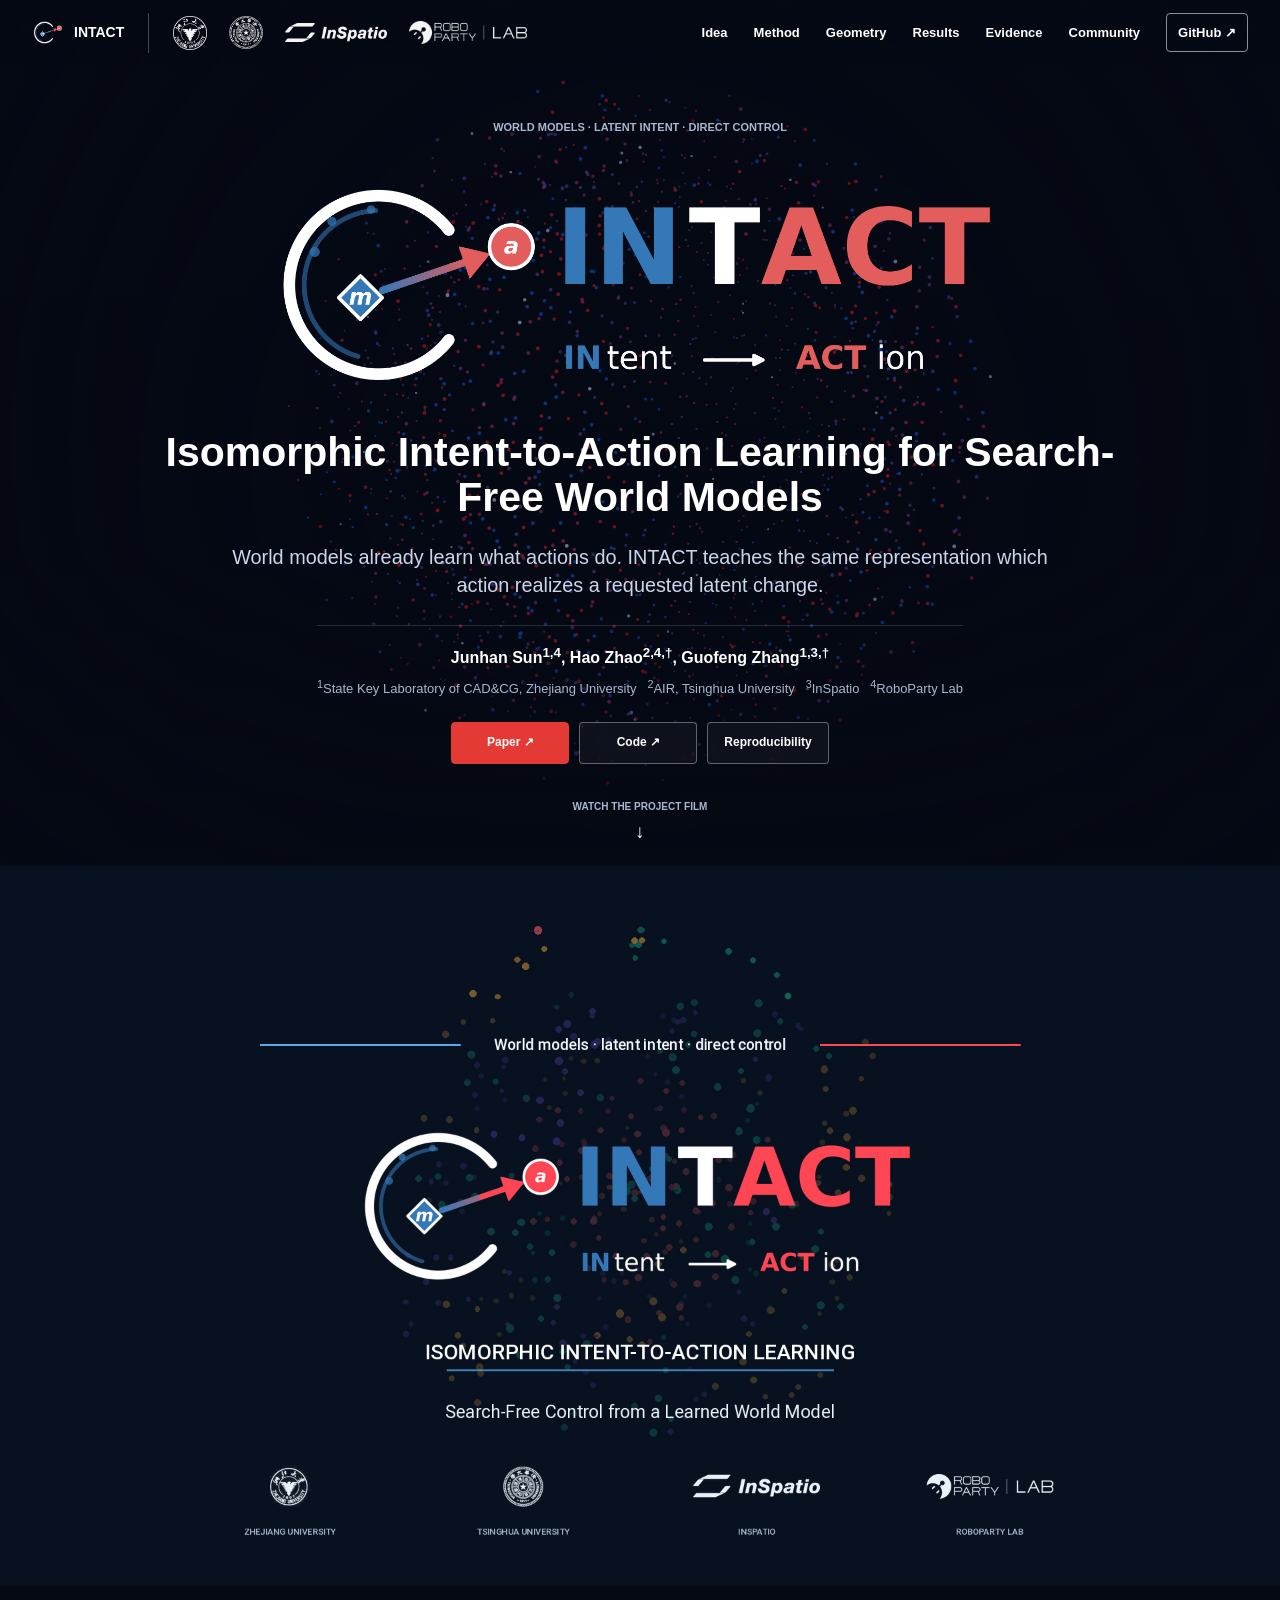
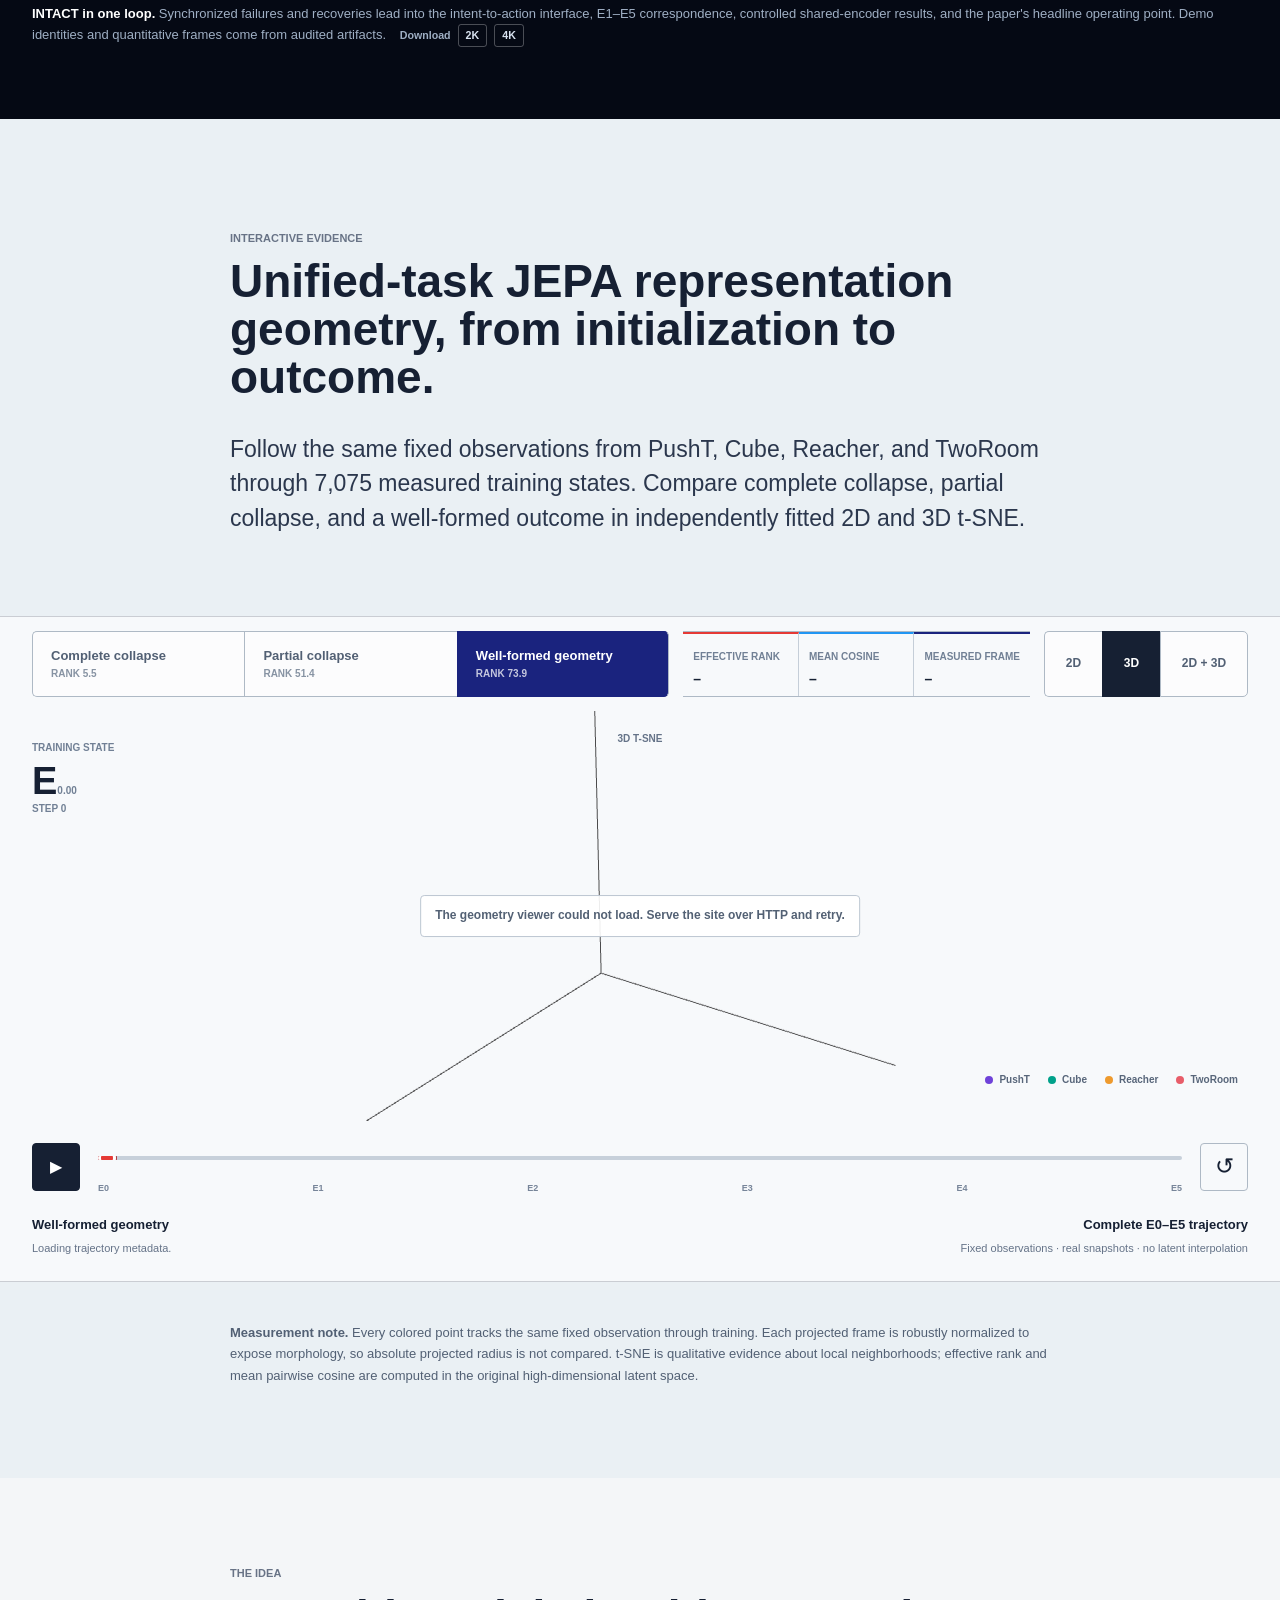
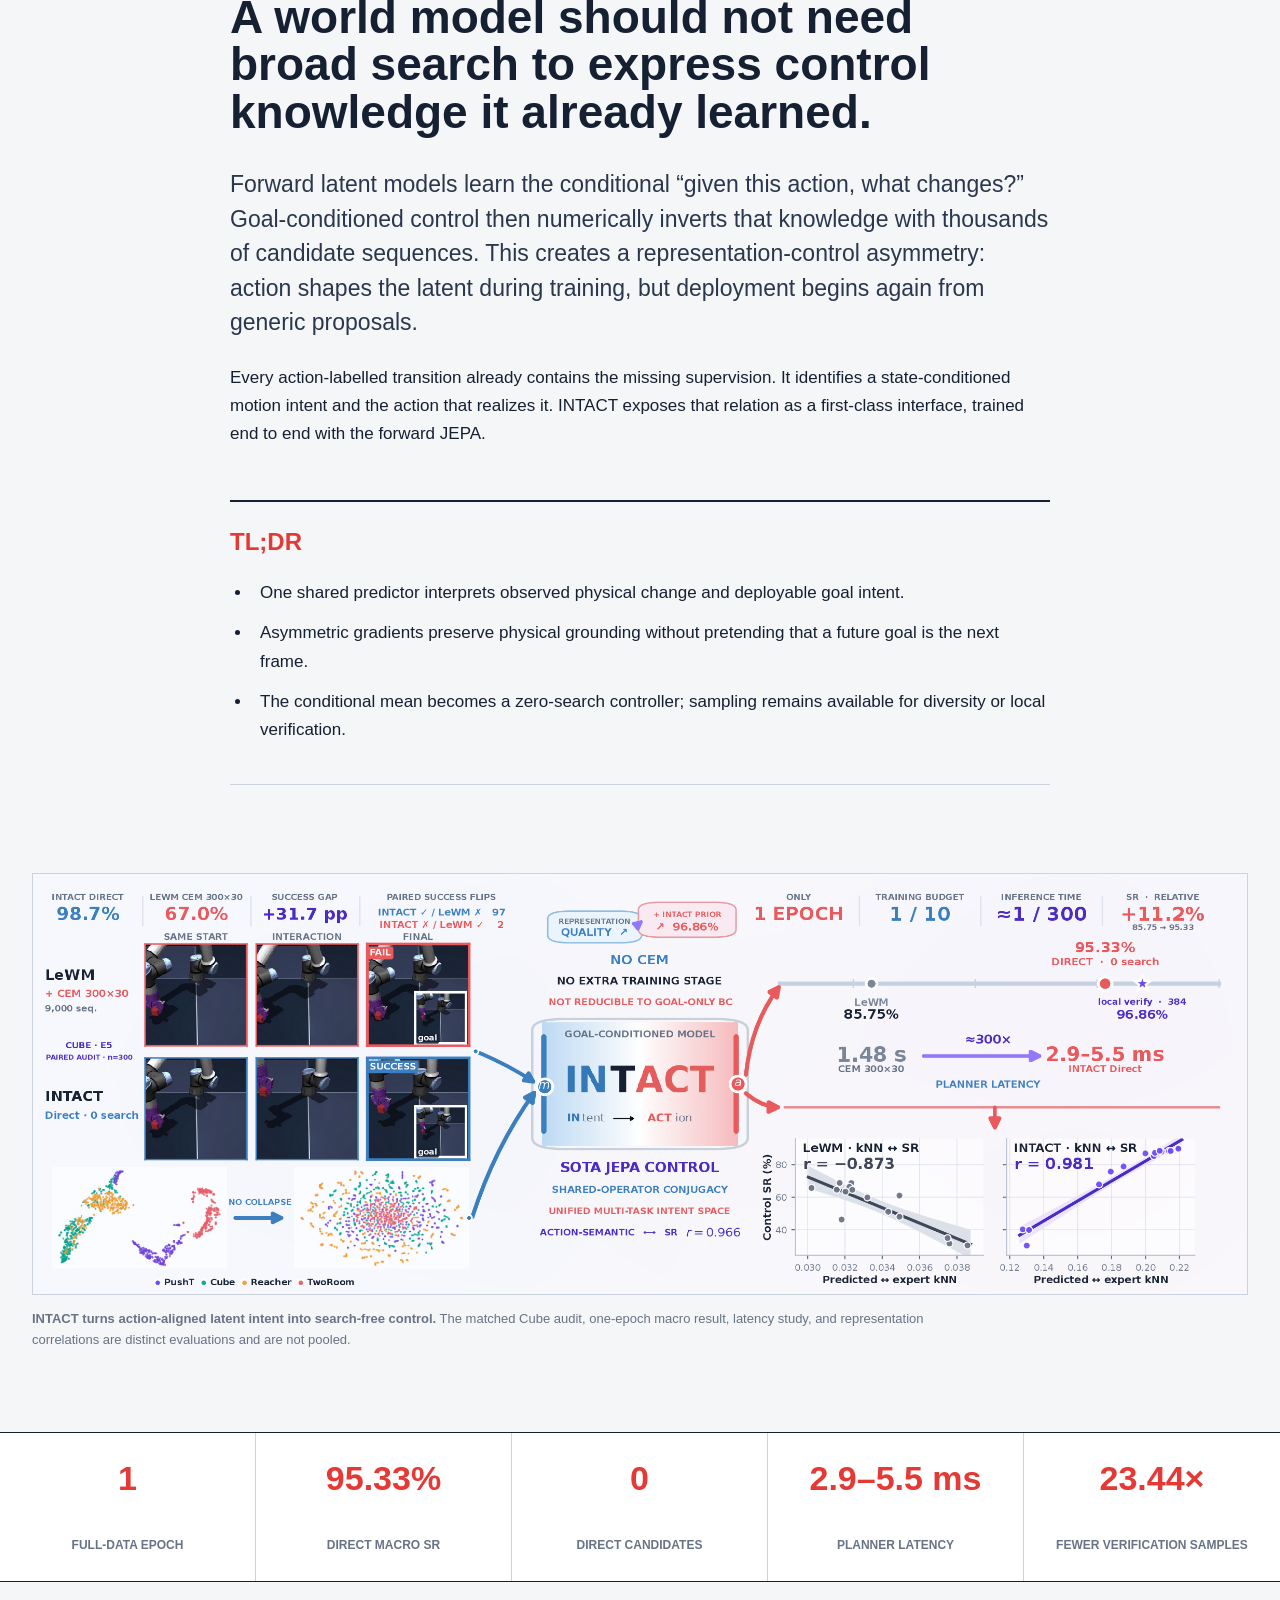
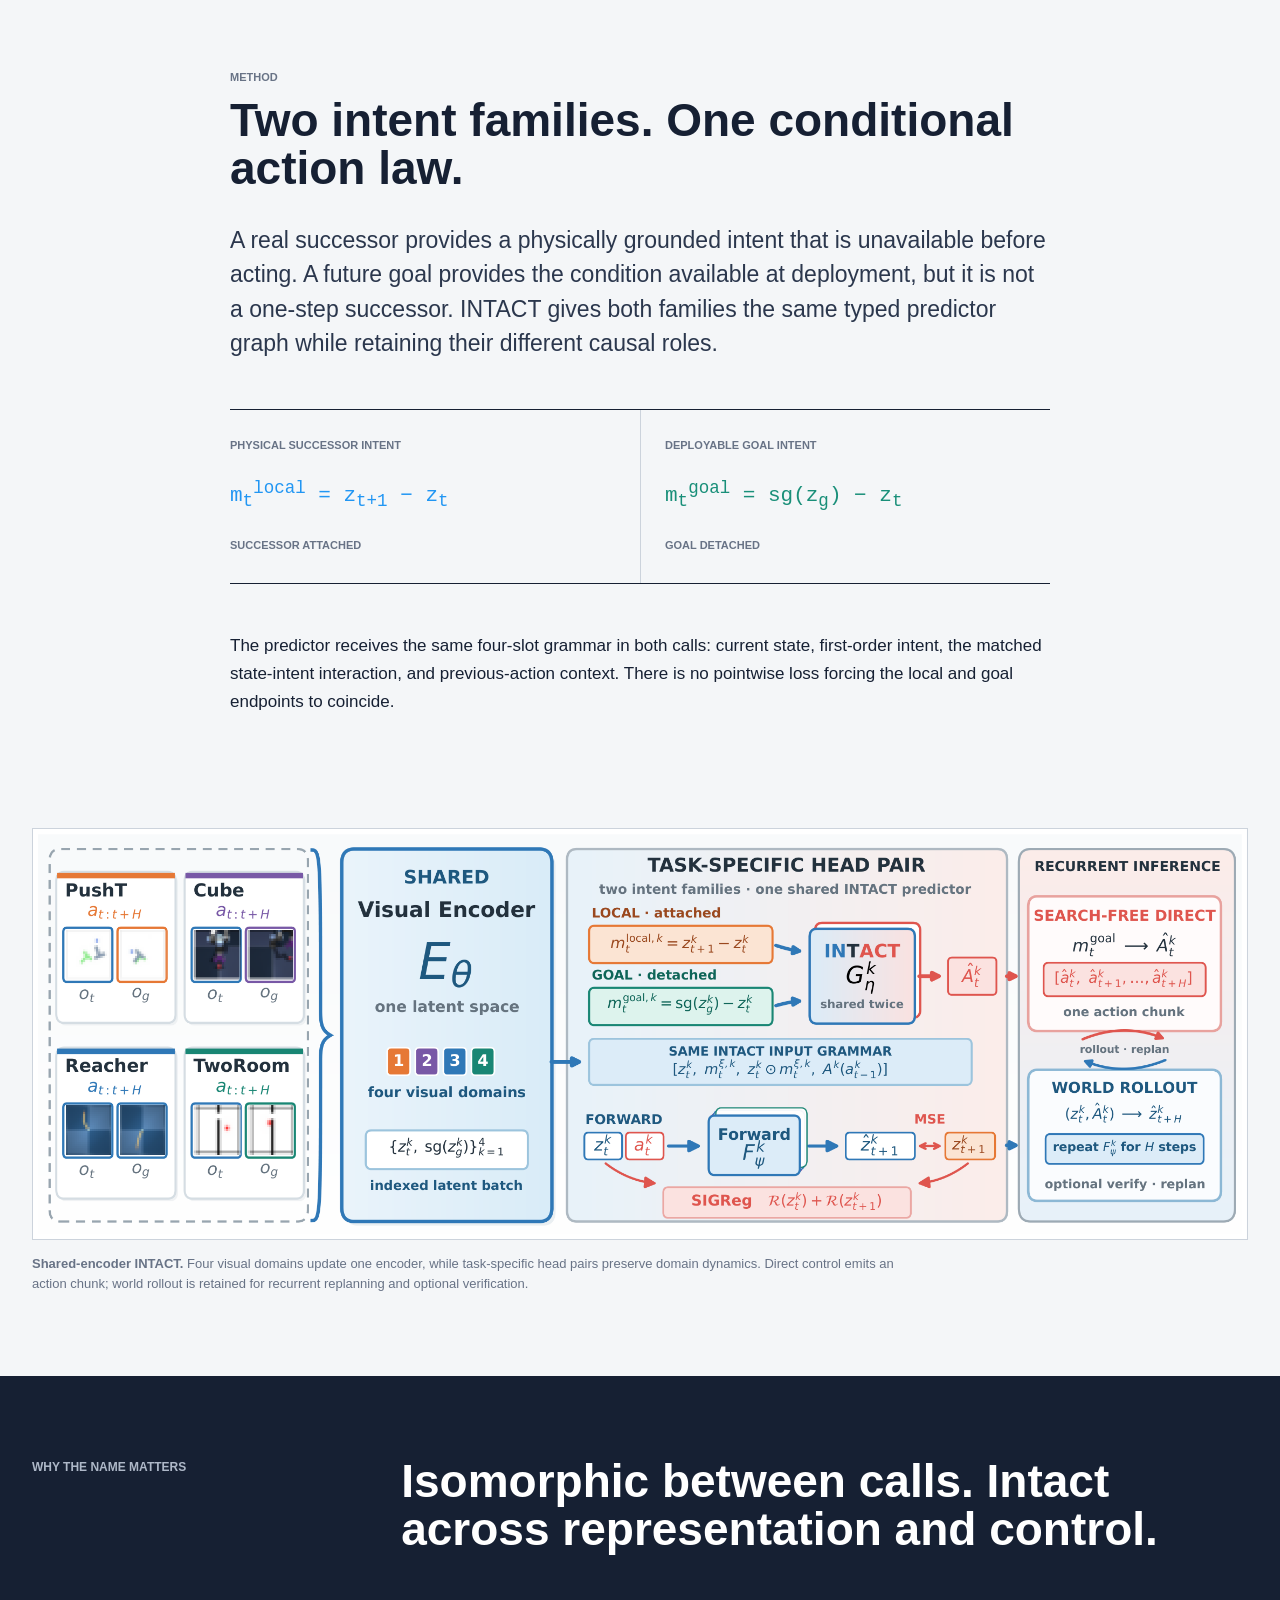
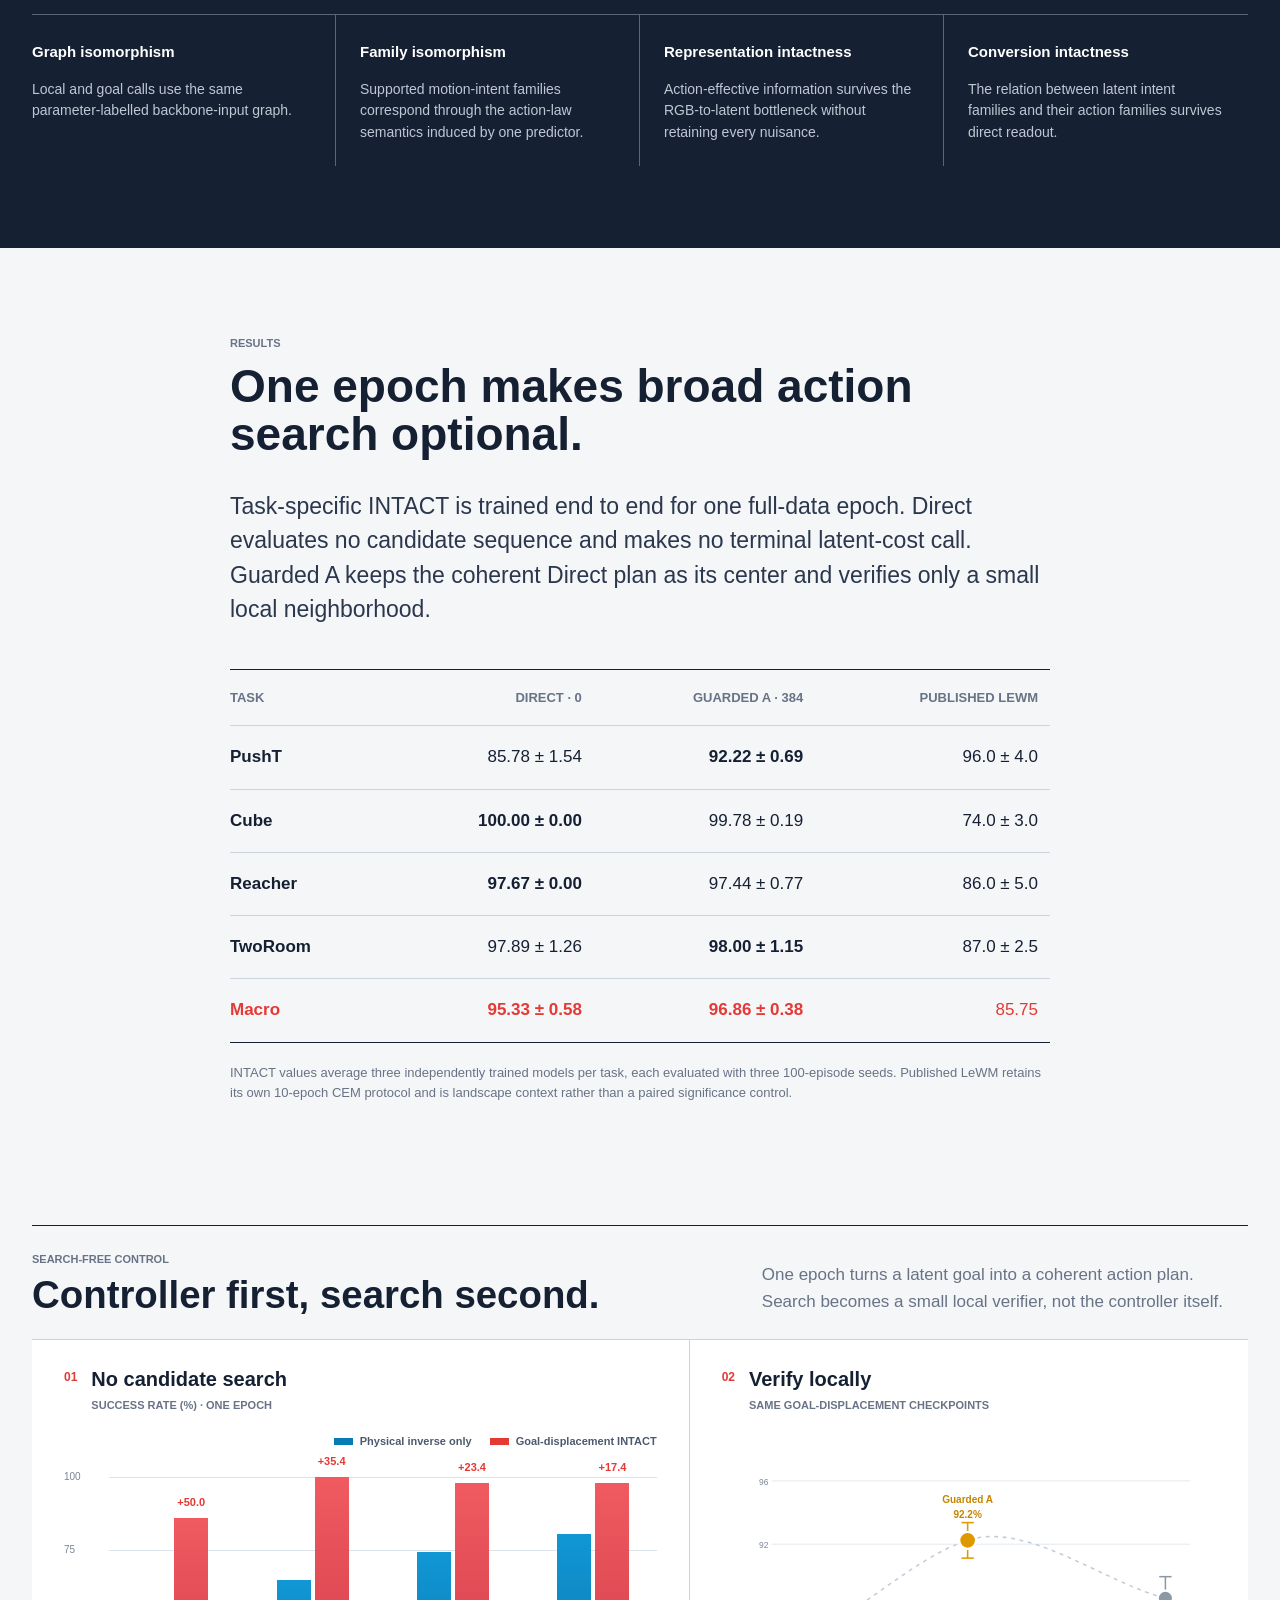
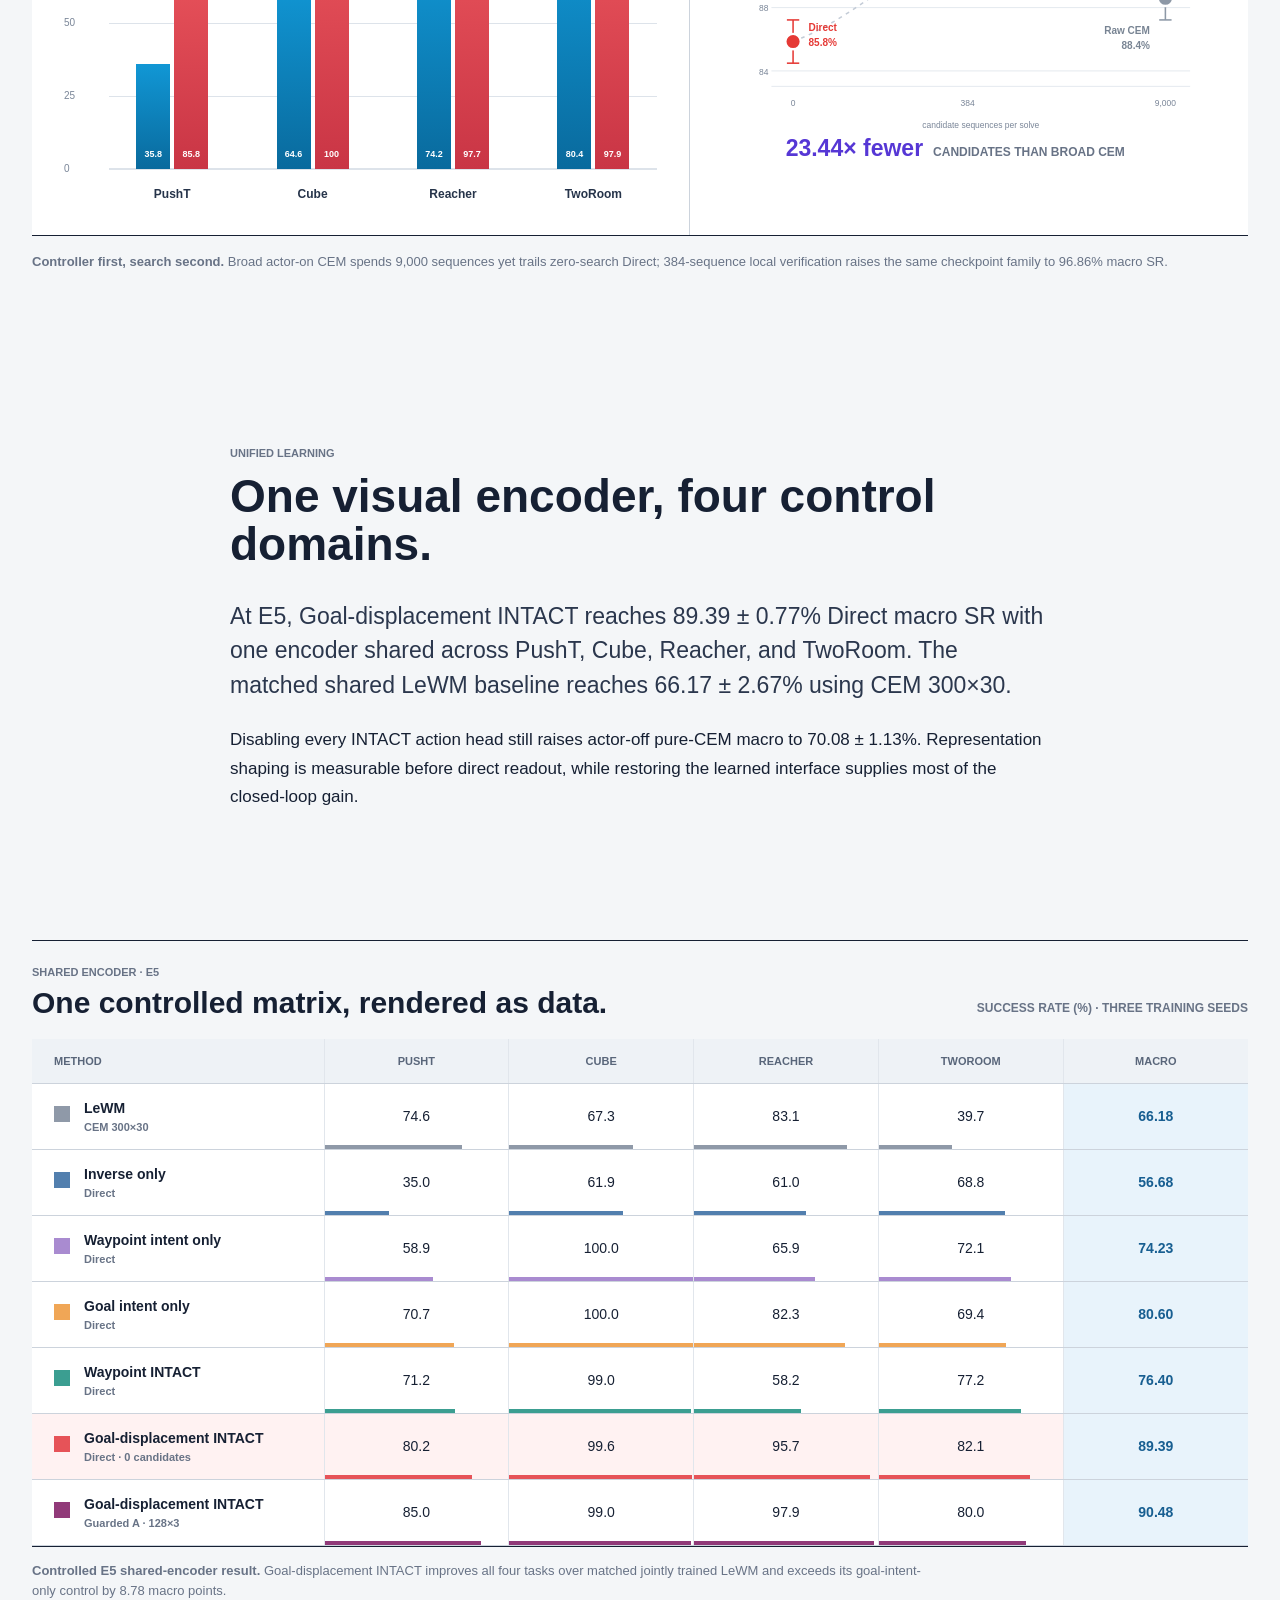
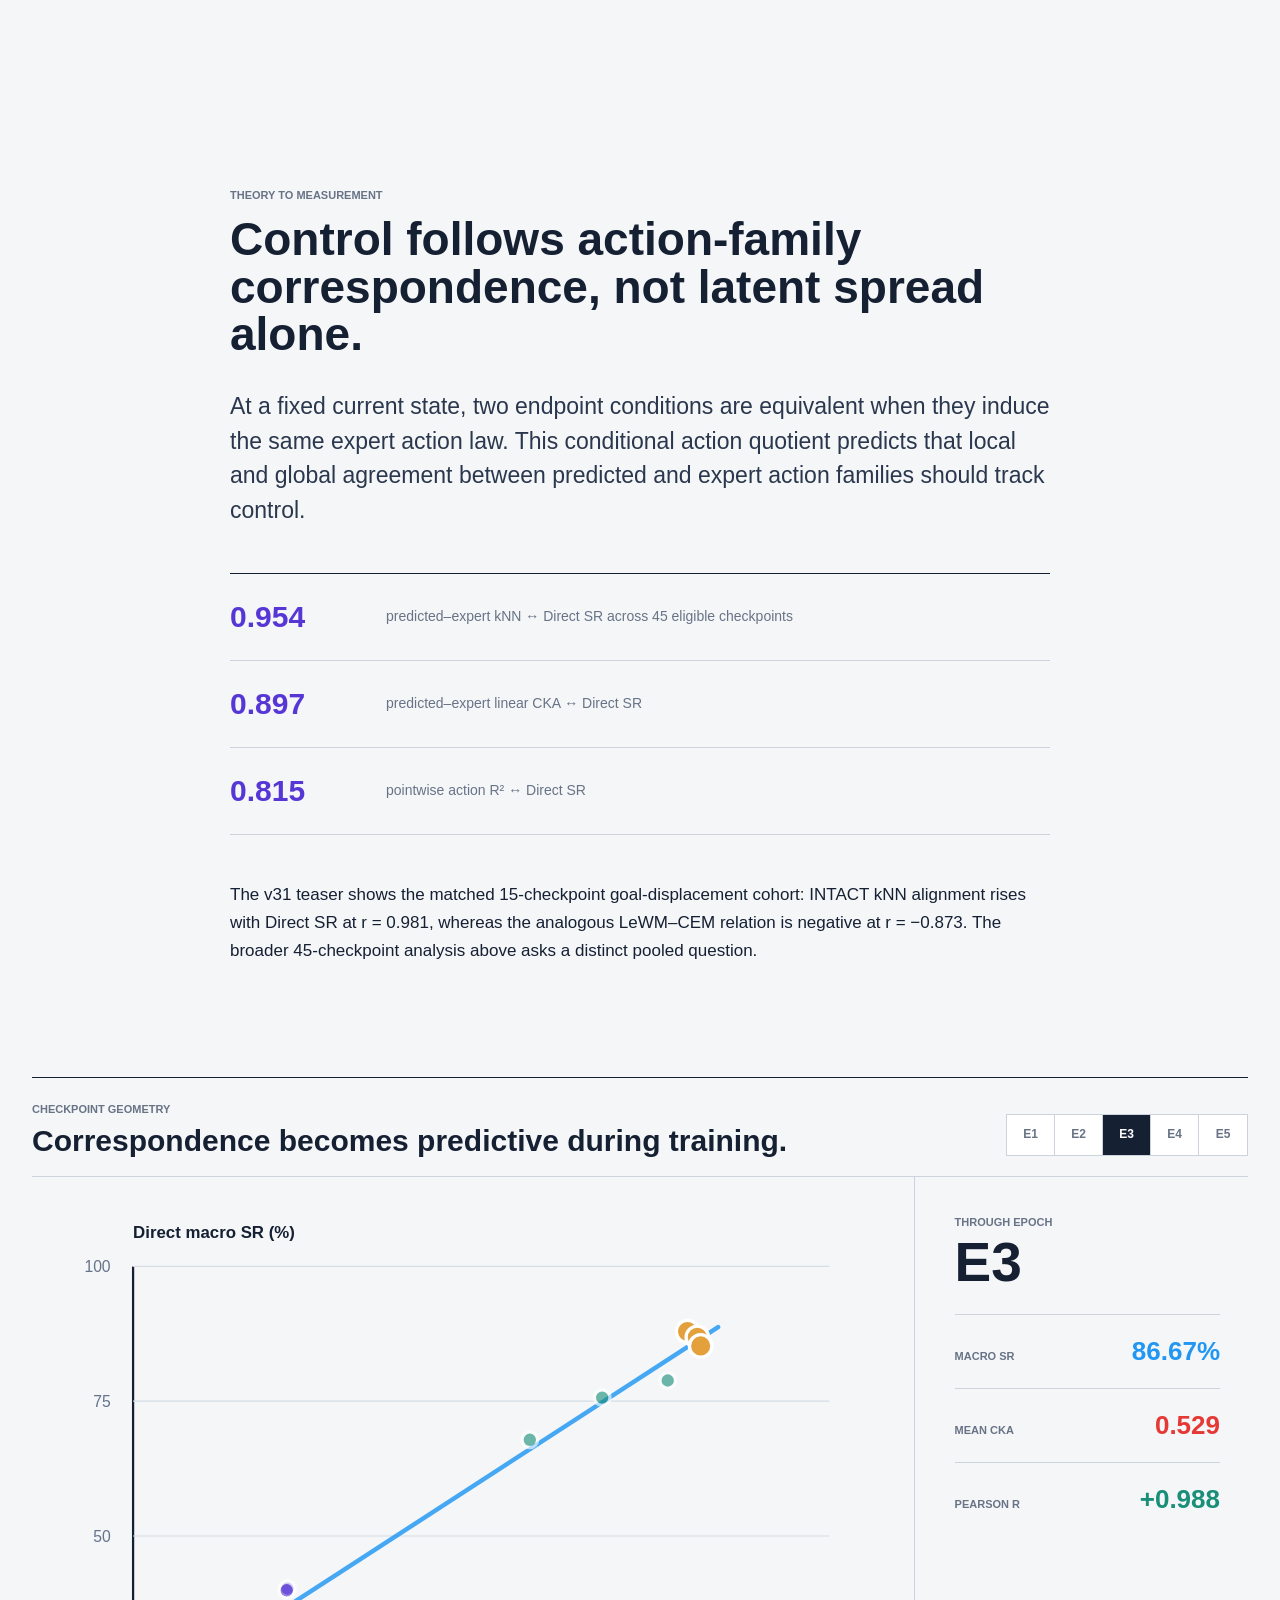
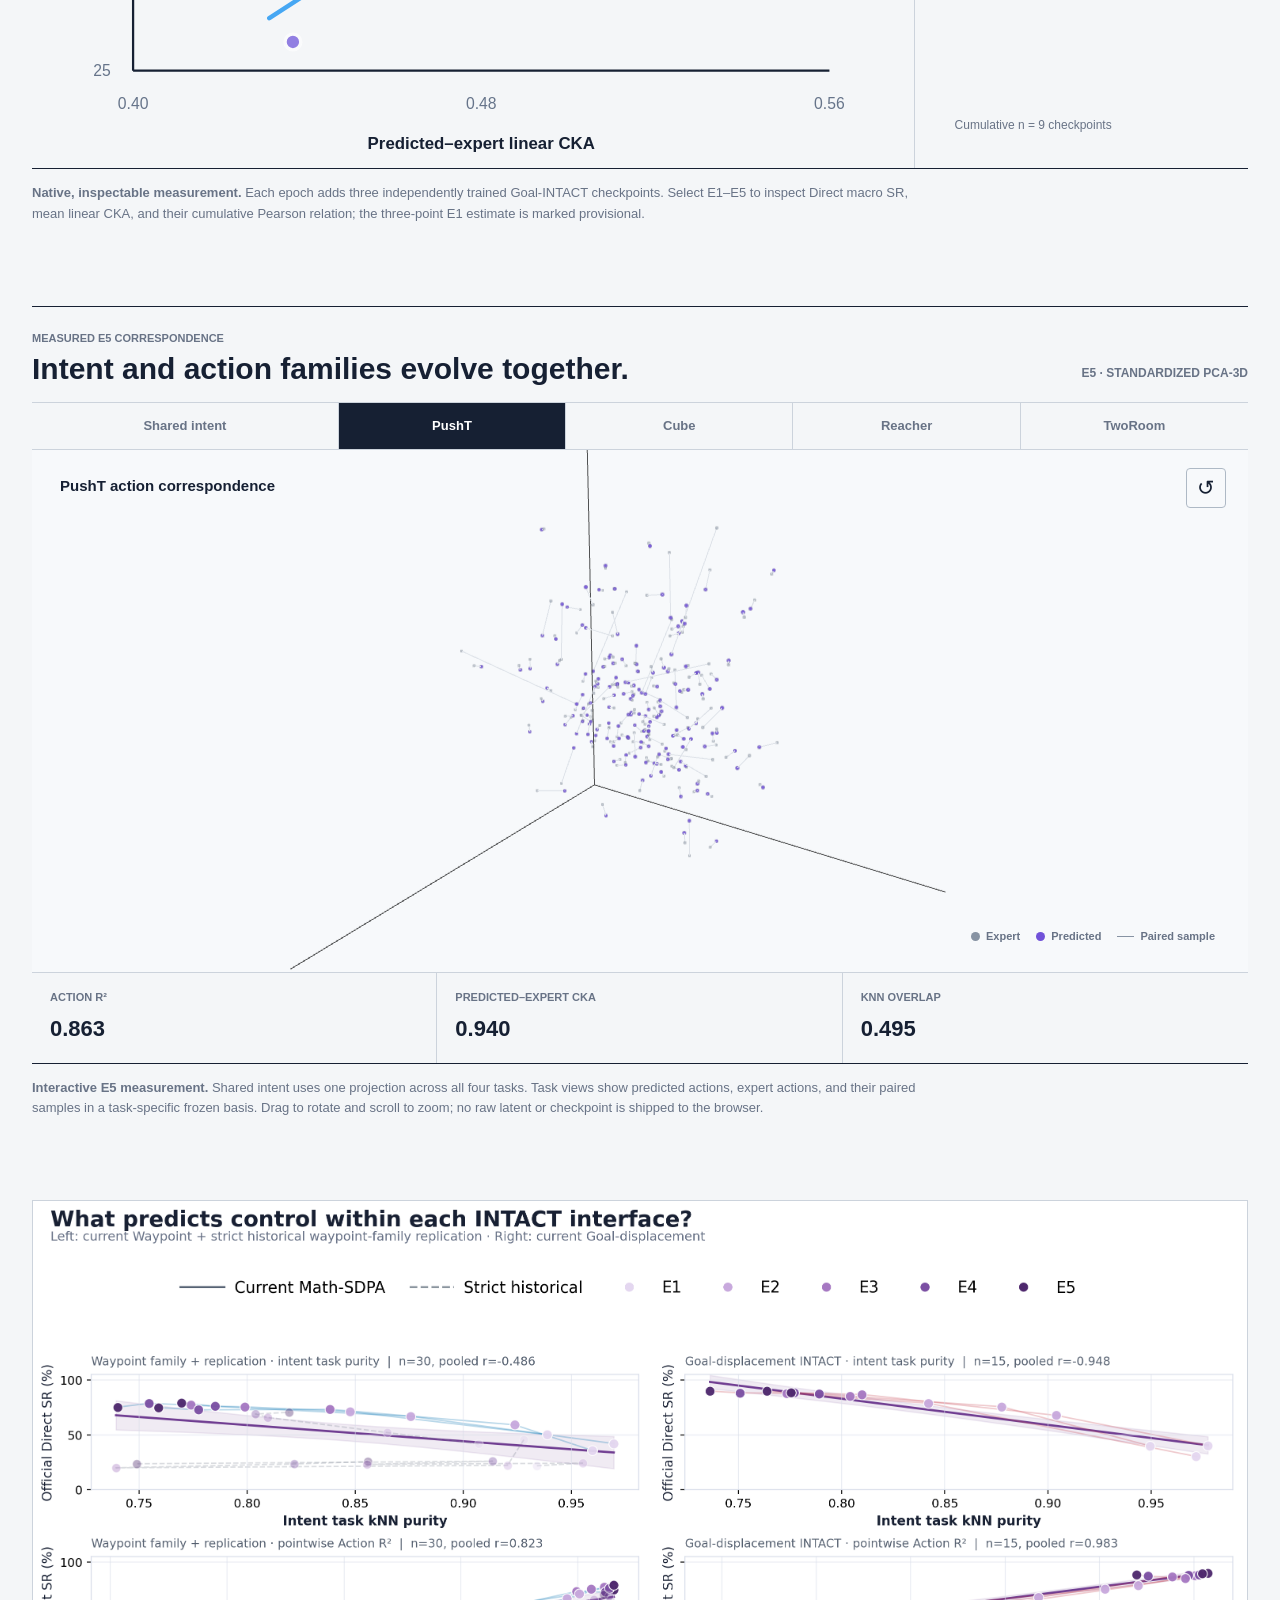
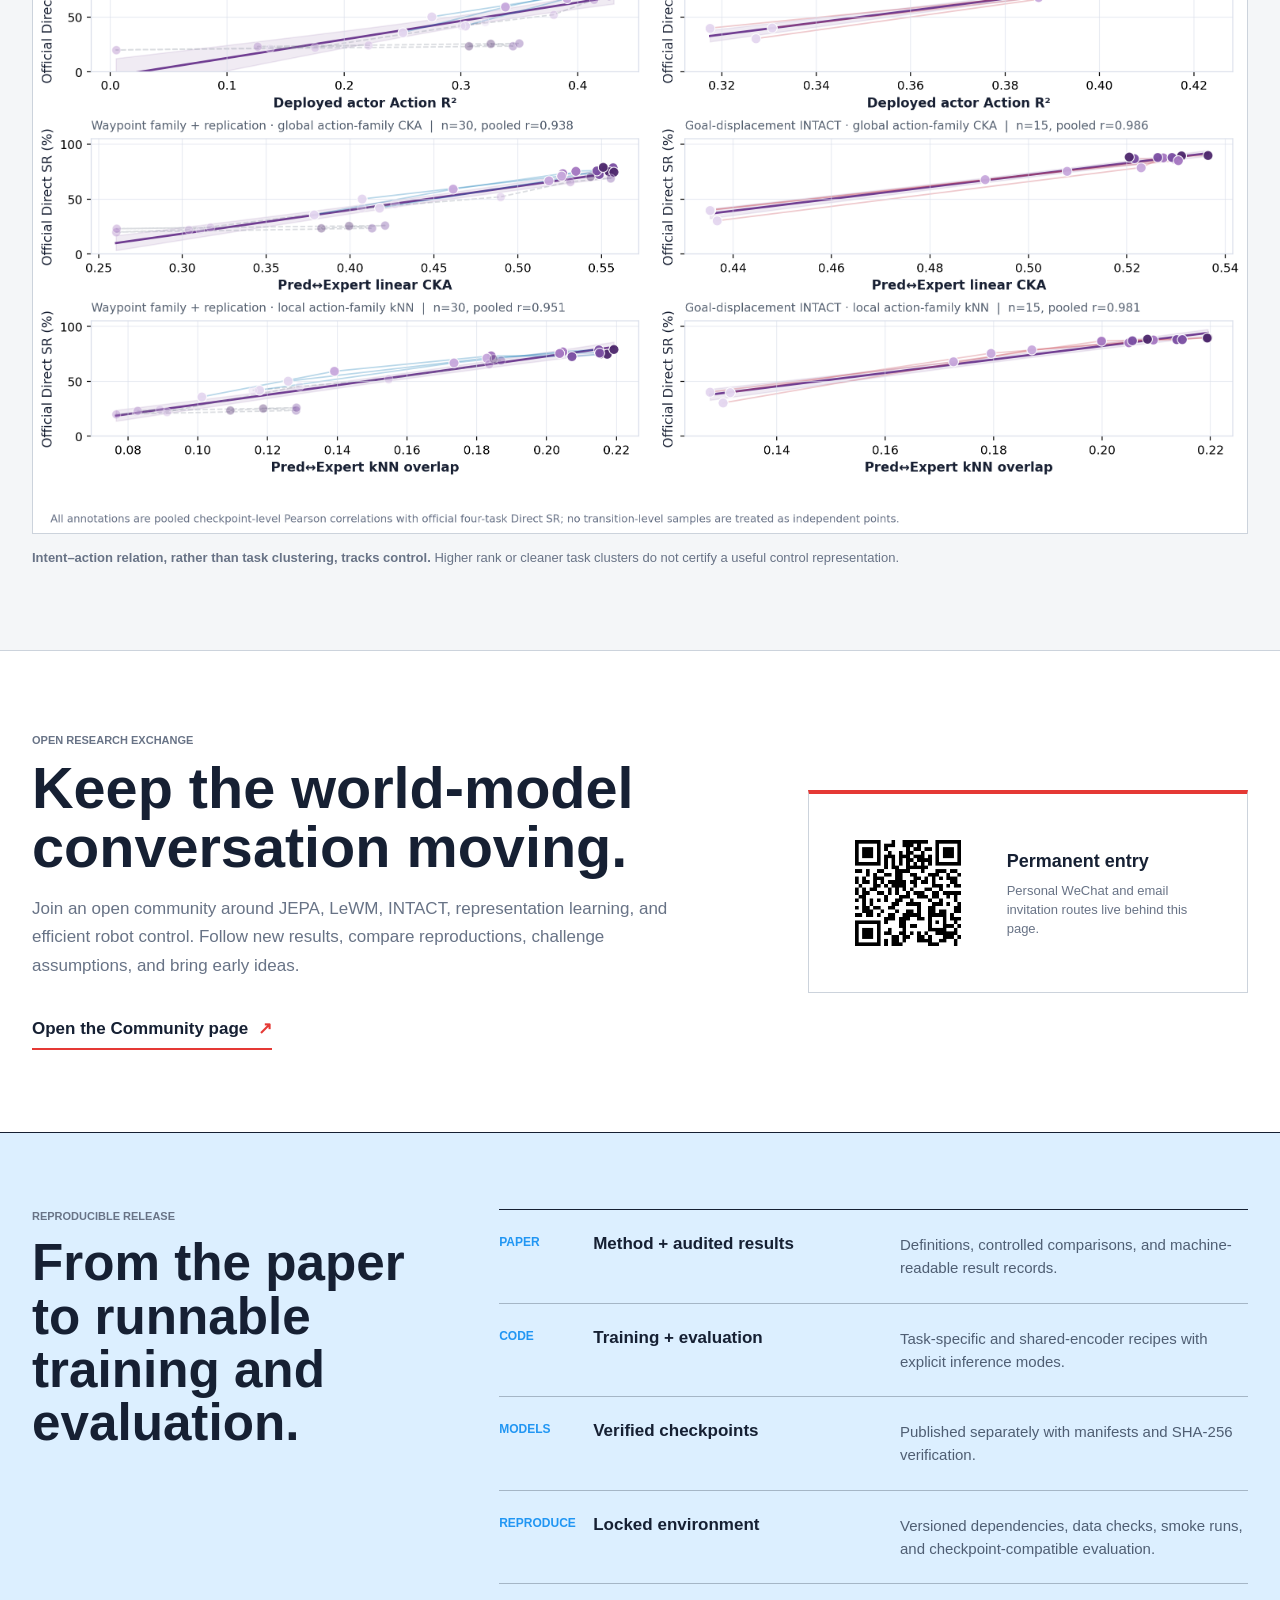
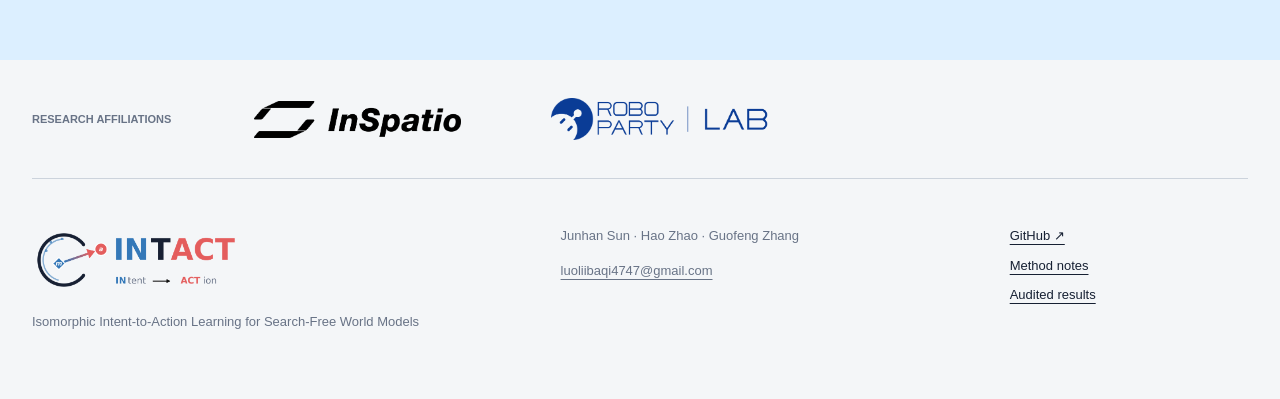
==== docs/index.html @ 235b6a3a "feat: release INTACT-JEPA" ====
<!doctype html>
<html lang="en">
  <head>
    <meta charset="utf-8">
    <meta name="viewport" content="width=device-width, initial-scale=1">
    <meta name="robots" content="index,follow">
    <meta name="theme-color" content="#f4f6f8">
    <meta name="description" content="INTACT learns action-aligned latent intent for search-free world-model control.">
    <meta property="og:title" content="INTACT: Isomorphic Intent-to-Action Learning for Search-Free World Models">
    <meta property="og:description" content="An end-to-end JEPA that turns latent motion intent into direct control.">
    <meta property="og:type" content="website">
    <meta property="og:url" content="https://zju3dv.github.io/INTACT-JEPA/">
    <meta property="og:image" content="https://zju3dv.github.io/INTACT-JEPA/assets/intact-social-cover-2k.jpg">
    <meta property="og:image:type" content="image/jpeg">
    <meta property="og:image:width" content="2560">
    <meta property="og:image:height" content="1440">
    <meta name="twitter:card" content="summary_large_image">
    <meta name="twitter:title" content="INTACT: Isomorphic Intent-to-Action Learning for Search-Free World Models">
    <meta name="twitter:description" content="An end-to-end JEPA that turns latent motion intent into direct control.">
    <meta name="twitter:image" content="https://zju3dv.github.io/INTACT-JEPA/assets/intact-social-cover-2k.jpg">
    <title>INTACT | Intent-to-Action Learning</title>
    <link rel="icon" href="assets/intact-mark.png">
    <link rel="canonical" href="https://zju3dv.github.io/INTACT-JEPA/">
    <link rel="stylesheet" href="site.css?v=20260731-1">
    <script src="site.js?v=20260729-9" defer></script>
    <script type="module" src="hero-particles.js?v=20260729-2"></script>
    <script type="module" src="latent-viewer.js?v=20260729-6"></script>
    <script type="module" src="action-alignment.js?v=20260729-2"></script>
  </head>
  <body>
    <a class="skip-link" href="#idea">Skip to content</a>
    <div class="read-progress" aria-hidden="true"><span></span></div>

    <header class="site-header">
      <div class="header-identity">
        <a class="brand" href="#top" aria-label="INTACT home">
          <img src="assets/intact-mark.png" alt="">
          <span>INTACT</span>
        </a>
        <div class="header-affiliations" aria-label="Research affiliations">
          <a class="header-affiliation-seal" href="https://www.zju.edu.cn/english/" target="_blank" rel="noopener noreferrer" aria-label="Zhejiang University" title="Zhejiang University"><img src="assets/zju-nav-mark.png" alt=""></a>
          <a class="header-affiliation-seal" href="https://www.tsinghua.edu.cn/en/" target="_blank" rel="noopener noreferrer" aria-label="Tsinghua University" title="Tsinghua University"><img src="assets/tsinghua-nav-mark.png" alt=""></a>
          <a href="https://www.inspatio.com/" target="_blank" rel="noopener noreferrer" aria-label="InSpatio" title="InSpatio"><img src="assets/inspatio-nav-mark.png" alt=""></a>
          <a href="https://lab.roboparty.com/" target="_blank" rel="noopener noreferrer" aria-label="RoboParty Lab" title="RoboParty Lab"><img src="assets/roboparty-nav-mark.png" alt=""></a>
        </div>
      </div>
      <button class="menu-toggle" type="button" aria-label="Open navigation" aria-expanded="false">
        <span></span><span></span>
      </button>
      <nav class="site-nav" aria-label="Primary navigation">
        <a href="#idea">Idea</a>
        <a href="#method">Method</a>
        <a href="#geometry">Geometry</a>
        <a href="#results">Results</a>
        <a href="#evidence">Evidence</a>
        <a href="#community">Community</a>
        <a class="nav-github" href="https://github.com/zju3dv/INTACT-JEPA">GitHub <span aria-hidden="true">↗</span></a>
      </nav>
    </header>

    <main id="top">
      <article>
        <header class="hero-band" data-immersive-hero>
          <canvas class="hero-particle-canvas" data-hero-particles aria-hidden="true"></canvas>
          <div class="hero-vignette" aria-hidden="true"></div>
          <div class="article-hero page-shell">
            <p class="hero-overline">World models · latent intent · direct control</p>
            <div class="hero-title">
              <img class="hero-wordmark" src="assets/intact-wordmark-light.png?v=20260729-8" alt="INTACT">
              <h1>Isomorphic Intent-to-Action Learning for Search-Free World Models</h1>
            </div>

            <p class="hero-deck">World models already learn what actions do. INTACT teaches the same representation which action realizes a requested latent change.</p>

            <div class="hero-authors">
              <p class="hero-author-names">Junhan Sun<sup>1,4</sup>, Hao Zhao<sup>2,4,†</sup>, Guofeng Zhang<sup>1,3,†</sup></p>
              <p class="hero-affiliations"><sup>1</sup>State Key Laboratory of CAD&amp;CG, Zhejiang University &nbsp; <sup>2</sup>AIR, Tsinghua University &nbsp; <sup>3</sup>InSpatio &nbsp; <sup>4</sup>RoboParty Lab</p>
            </div>

            <div class="hero-actions" aria-label="Project links">
              <a class="action-primary" href="https://arxiv.org/abs/2607.26056">Paper <span aria-hidden="true">↗</span></a>
              <a href="https://github.com/zju3dv/INTACT-JEPA">Code <span aria-hidden="true">↗</span></a>
              <a href="REPRODUCIBILITY.md">Reproducibility</a>
            </div>
          </div>
          <a class="hero-scroll-cue" href="#project-film"><span>Watch the project film</span><b aria-hidden="true">↓</b></a>
        </header>

        <section id="project-film" class="project-film-section">
          <figure class="hero-film reveal">
            <video autoplay muted loop playsinline preload="auto" data-autoplay-film poster="assets/intact-hero-film-poster.jpg?v=20260730-8" aria-label="INTACT project film with synchronized four-task control, shared-encoder alignment, isomorphic local and goal calls, evolving latent geometry, controlled success rates, and headline results">
              <source src="assets/intact-hero-film.mp4?v=20260730-8" type="video/mp4">
            </video>
            <button class="film-play-fallback" type="button" data-film-play hidden aria-label="Play the INTACT project film" title="Play">▶</button>
            <figcaption>
              <strong>INTACT in one loop.</strong> Synchronized failures and recoveries lead into the intent-to-action interface, E1–E5 correspondence, controlled shared-encoder results, and the paper's headline operating point. Demo identities and quantitative frames come from audited artifacts.
              <span class="film-resolution-links" aria-label="Download the project film without a sharing card"><a href="assets/intact-hero-film-2k.mp4">2K</a><a href="assets/intact-hero-film-4k.mp4">4K</a></span>
            </figcaption>
          </figure>
        </section>

        <section id="geometry" class="geometry-section reveal">
          <div class="reading-shell geometry-intro">
            <div class="section-kicker">Interactive evidence</div>
            <h2>Unified-task JEPA representation geometry, from initialization to outcome.</h2>
            <p class="lead">Follow the same fixed observations from PushT, Cube, Reacher, and TwoRoom through 7,075 measured training states. Compare complete collapse, partial collapse, and a well-formed outcome in independently fitted 2D and 3D t-SNE.</p>
          </div>

          <div class="geometry-lab" data-latent-viewer aria-label="Interactive four-task latent geometry viewer">
            <div class="geometry-toolbar page-shell">
              <div class="variant-controls" data-variant-controls aria-label="Training outcome" role="group"></div>
              <div class="geometry-metrics" aria-label="High-dimensional representation metrics">
                <div><span>Effective rank</span><strong data-rank>–</strong></div>
                <div><span>Mean cosine</span><strong data-cosine>–</strong></div>
                <div><span>Measured frame</span><strong data-frame>–</strong></div>
              </div>
              <div class="dimension-controls" data-dimension-controls aria-label="Projection dimensions" role="group">
                <button type="button" data-dimensions="2" aria-pressed="false">2D</button>
                <button type="button" data-dimensions="3" aria-pressed="true">3D</button>
                <button type="button" data-dimensions="split" aria-pressed="false">2D + 3D</button>
              </div>
            </div>

            <div class="geometry-stage mode-3d" data-geometry-stage>
              <div class="geometry-view geometry-view-2d" data-geometry-view="2">
                <canvas aria-label="Drag to pan the 2D latent geometry; scroll to zoom"></canvas>
                <span class="view-label">2D t-SNE</span>
              </div>
              <div class="geometry-view geometry-view-3d" data-geometry-view="3">
                <canvas aria-label="Drag to rotate the 3D latent geometry; scroll to zoom"></canvas>
                <span class="view-label">3D t-SNE</span>
              </div>
              <div class="viewer-loading" data-viewer-loading>Preparing measured checkpoints…</div>
              <div class="geometry-state">
                <span>Training state</span>
                <strong>E<span data-epoch>0.00</span></strong>
                <small>step <span data-step>0</span></small>
              </div>
              <div class="task-legend" data-task-legend aria-label="Task colors"></div>
            </div>

            <div class="geometry-timeline page-shell">
              <button class="icon-button" type="button" data-play aria-label="Play training evolution" title="Play">▶</button>
              <div class="timeline-track">
                <input data-timeline type="range" min="0" max="2500" value="0" step="1" aria-label="Training checkpoint">
                <div class="epoch-ticks" aria-hidden="true"><span>E0</span><span>E1</span><span>E2</span><span>E3</span><span>E4</span><span>E5</span></div>
              </div>
              <button class="icon-button reset-view" type="button" data-reset-view aria-label="Reset camera view" title="Reset view">↺</button>
            </div>

            <div class="geometry-caption page-shell">
              <div>
                <span data-variant-title>Well-formed geometry</span>
                <p data-variant-description>Loading trajectory metadata.</p>
              </div>
              <div class="geometry-contract">
                <strong data-endpoint-label>Complete E0–E5 trajectory</strong>
                <span>Fixed observations · real snapshots · no latent interpolation</span>
              </div>
            </div>
          </div>

          <div class="reading-shell geometry-note">
            <p><strong>Measurement note.</strong> Every colored point tracks the same fixed observation through training. Each projected frame is robustly normalized to expose morphology, so absolute projected radius is not compared. t-SNE is qualitative evidence about local neighborhoods; effective rank and mean pairwise cosine are computed in the original high-dimensional latent space.</p>
          </div>
        </section>

        <section id="idea" class="story-section reading-shell reveal">
          <div class="section-kicker">The idea</div>
          <h2>A world model should not need broad search to express control knowledge it already learned.</h2>
          <p class="lead">Forward latent models learn the conditional “given this action, what changes?” Goal-conditioned control then numerically inverts that knowledge with thousands of candidate sequences. This creates a representation-control asymmetry: action shapes the latent during training, but deployment begins again from generic proposals.</p>
          <p>Every action-labelled transition already contains the missing supervision. It identifies a state-conditioned motion intent and the action that realizes it. INTACT exposes that relation as a first-class interface, trained end to end with the forward JEPA.</p>

          <aside class="tldr" aria-label="Summary">
            <h3>TL;DR</h3>
            <ul>
              <li>One shared predictor interprets observed physical change and deployable goal intent.</li>
              <li>Asymmetric gradients preserve physical grounding without pretending that a future goal is the next frame.</li>
              <li>The conditional mean becomes a zero-search controller; sampling remains available for diversity or local verification.</li>
            </ul>
          </aside>
        </section>

        <figure class="wide-figure page-shell reveal">
          <img src="assets/intact-teaser-v31.png" alt="INTACT v31 teaser showing matched Cube control, representation geometry, direct success rate, latency, and action-family alignment">
          <figcaption><strong>INTACT turns action-aligned latent intent into search-free control.</strong> The matched Cube audit, one-epoch macro result, latency study, and representation correlations are distinct evaluations and are not pooled.</figcaption>
        </figure>

        <section class="metric-band reveal" aria-label="Headline metrics">
          <div><strong>1</strong><span>full-data epoch</span></div>
          <div><strong>95.33%</strong><span>Direct macro SR</span></div>
          <div><strong>0</strong><span>Direct candidates</span></div>
          <div><strong>2.9–5.5 ms</strong><span>planner latency</span></div>
          <div><strong>23.44×</strong><span>fewer verification samples</span></div>
        </section>

        <section id="method" class="story-section reading-shell reveal">
          <div class="section-kicker">Method</div>
          <h2>Two intent families. One conditional action law.</h2>
          <p class="lead">A real successor provides a physically grounded intent that is unavailable before acting. A future goal provides the condition available at deployment, but it is not a one-step successor. INTACT gives both families the same typed predictor graph while retaining their different causal roles.</p>

          <div class="formula-pair" aria-label="INTACT intent definitions">
            <div>
              <span>Physical successor intent</span>
              <code>m<sub>t</sub><sup>local</sup> = z<sub>t+1</sub> − z<sub>t</sub></code>
              <small>successor attached</small>
            </div>
            <div>
              <span>Deployable goal intent</span>
              <code>m<sub>t</sub><sup>goal</sup> = sg(z<sub>g</sub>) − z<sub>t</sub></code>
              <small>goal detached</small>
            </div>
          </div>

          <p>The predictor receives the same four-slot grammar in both calls: current state, first-order intent, the matched state-intent interaction, and previous-action context. There is no pointwise loss forcing the local and goal endpoints to coincide.</p>
        </section>

        <figure class="wide-figure page-shell reveal">
          <img src="assets/shared-encoder-method.png" alt="One visual encoder shared across four domains with task-specific forward and INTACT head pairs">
          <figcaption><strong>Shared-encoder INTACT.</strong> Four visual domains update one encoder, while task-specific head pairs preserve domain dynamics. Direct control emits an action chunk; world rollout is retained for recurrent replanning and optional verification.</figcaption>
        </figure>

        <section class="concept-band reveal">
          <div class="concept-heading">
            <span>Why the name matters</span>
            <h2>Isomorphic between calls. Intact across representation and control.</h2>
          </div>
          <div class="concept-grid">
            <div><strong>Graph isomorphism</strong><p>Local and goal calls use the same parameter-labelled backbone-input graph.</p></div>
            <div><strong>Family isomorphism</strong><p>Supported motion-intent families correspond through the action-law semantics induced by one predictor.</p></div>
            <div><strong>Representation intactness</strong><p>Action-effective information survives the RGB-to-latent bottleneck without retaining every nuisance.</p></div>
            <div><strong>Conversion intactness</strong><p>The relation between latent intent families and their action families survives direct readout.</p></div>
          </div>
        </section>

        <section id="results" class="story-section reading-shell reveal">
          <div class="section-kicker">Results</div>
          <h2>One epoch makes broad action search optional.</h2>
          <p class="lead">Task-specific INTACT is trained end to end for one full-data epoch. Direct evaluates no candidate sequence and makes no terminal latent-cost call. Guarded A keeps the coherent Direct plan as its center and verifies only a small local neighborhood.</p>

          <div class="result-table-wrap" tabindex="0" aria-label="Task-specific INTACT results">
            <table>
              <thead><tr><th>Task</th><th>Direct · 0</th><th>Guarded A · 384</th><th>Published LeWM</th></tr></thead>
              <tbody>
                <tr><th>PushT</th><td>85.78 ± 1.54</td><td><strong>92.22 ± 0.69</strong></td><td>96.0 ± 4.0</td></tr>
                <tr><th>Cube</th><td><strong>100.00 ± 0.00</strong></td><td>99.78 ± 0.19</td><td>74.0 ± 3.0</td></tr>
                <tr><th>Reacher</th><td><strong>97.67 ± 0.00</strong></td><td>97.44 ± 0.77</td><td>86.0 ± 5.0</td></tr>
                <tr><th>TwoRoom</th><td>97.89 ± 1.26</td><td><strong>98.00 ± 1.15</strong></td><td>87.0 ± 2.5</td></tr>
                <tr class="macro"><th>Macro</th><td><strong>95.33 ± 0.58</strong></td><td><strong>96.86 ± 0.38</strong></td><td>85.75</td></tr>
              </tbody>
            </table>
          </div>
          <p class="protocol-note">INTACT values average three independently trained models per task, each evaluated with three 100-episode seeds. Published LeWM retains its own 10-epoch CEM protocol and is landscape context rather than a paired significance control.</p>
        </section>

        <figure class="controller-figure page-shell reveal" aria-labelledby="controller-title">
          <div class="controller-figure-head">
            <div>
              <span class="section-kicker">Search-free control</span>
              <h3 id="controller-title">Controller first, search second.</h3>
            </div>
            <p>One epoch turns a latent goal into a coherent action plan. Search becomes a small local verifier, not the controller itself.</p>
          </div>

          <div class="controller-charts">
            <section class="controller-bar-panel" aria-label="Search-free success rate by task">
              <div class="controller-panel-title">
                <span>01</span>
                <div><strong>No candidate search</strong><small>Success rate (%) · one epoch</small></div>
              </div>
              <div class="controller-legend" aria-label="Methods">
                <span><i class="inverse-swatch"></i>Physical inverse only</span>
                <span><i class="intact-swatch"></i>Goal-displacement INTACT</span>
              </div>
              <div class="native-bar-chart">
                <div class="bar-grid" aria-hidden="true"><span>100</span><span>75</span><span>50</span><span>25</span><span>0</span></div>
                <div class="bar-groups">
                  <div class="bar-group" aria-label="PushT: physical inverse only 35.78 percent, INTACT 85.78 percent">
                    <div class="bars"><i class="bar inverse" style="--value:35.78%"><b>35.8</b></i><i class="bar intact" style="--value:85.78%"><em>+50.0</em><b>85.8</b></i></div><span>PushT</span>
                  </div>
                  <div class="bar-group" aria-label="Cube: physical inverse only 64.56 percent, INTACT 100 percent">
                    <div class="bars"><i class="bar inverse" style="--value:64.56%"><b>64.6</b></i><i class="bar intact" style="--value:100%"><em>+35.4</em><b>100</b></i></div><span>Cube</span>
                  </div>
                  <div class="bar-group" aria-label="Reacher: physical inverse only 74.22 percent, INTACT 97.67 percent">
                    <div class="bars"><i class="bar inverse" style="--value:74.22%"><b>74.2</b></i><i class="bar intact" style="--value:97.67%"><em>+23.4</em><b>97.7</b></i></div><span>Reacher</span>
                  </div>
                  <div class="bar-group" aria-label="TwoRoom: physical inverse only 80.44 percent, INTACT 97.89 percent">
                    <div class="bars"><i class="bar inverse" style="--value:80.44%"><b>80.4</b></i><i class="bar intact" style="--value:97.89%"><em>+17.4</em><b>97.9</b></i></div><span>TwoRoom</span>
                  </div>
                </div>
              </div>
            </section>

            <section class="controller-search-panel" aria-label="PushT success rate against candidate sequences per solve">
              <div class="controller-panel-title">
                <span>02</span>
                <div><strong>Verify locally</strong><small>Same goal-displacement checkpoints</small></div>
              </div>
              <svg class="native-search-chart" viewBox="0 0 640 410" role="img" aria-label="Direct reaches 85.8 percent with zero candidates, Guarded A reaches 92.2 percent with 384 candidates, and raw CEM reaches 88.4 percent with 9000 candidates">
                <g class="search-grid" aria-hidden="true">
                  <line x1="64" y1="330" x2="606" y2="330"></line>
                  <line x1="64" y1="248" x2="606" y2="248"></line>
                  <line x1="64" y1="166" x2="606" y2="166"></line>
                  <line x1="64" y1="84" x2="606" y2="84"></line>
                  <text x="48" y="335">84</text><text x="48" y="253">88</text><text x="48" y="171">92</text><text x="48" y="89">96</text>
                </g>
                <path class="search-trend" d="M92 292 C180 258 242 186 318 161 S492 214 574 236"></path>
                <g class="search-point direct-point">
                  <line x1="92" y1="264" x2="92" y2="320"></line><line x1="84" y1="264" x2="100" y2="264"></line><line x1="84" y1="320" x2="100" y2="320"></line>
                  <circle cx="92" cy="292" r="10"></circle><text x="112" y="278">Direct</text><text x="112" y="298">85.8%</text>
                </g>
                <g class="search-point guarded-point">
                  <line x1="318" y1="138" x2="318" y2="184"></line><line x1="310" y1="138" x2="326" y2="138"></line><line x1="310" y1="184" x2="326" y2="184"></line>
                  <circle cx="318" cy="161" r="11"></circle><text x="318" y="113" text-anchor="middle">Guarded A</text><text x="318" y="132" text-anchor="middle">92.2%</text>
                </g>
                <g class="search-point cem-point">
                  <line x1="574" y1="208" x2="574" y2="264"></line><line x1="566" y1="208" x2="582" y2="208"></line><line x1="566" y1="264" x2="582" y2="264"></line>
                  <circle cx="574" cy="236" r="10"></circle><text x="554" y="282" text-anchor="end">Raw CEM</text><text x="554" y="302" text-anchor="end">88.4%</text>
                </g>
                <g class="search-axis" aria-hidden="true">
                  <line x1="64" y1="350" x2="606" y2="350"></line>
                  <text x="92" y="376" text-anchor="middle">0</text><text x="318" y="376" text-anchor="middle">384</text><text x="574" y="376" text-anchor="middle">9,000</text>
                  <text x="335" y="404" text-anchor="middle">candidate sequences per solve</text>
                </g>
              </svg>
              <div class="search-verdict"><strong>23.44× fewer</strong><span>candidates than broad CEM</span></div>
            </section>
          </div>
          <figcaption><strong>Controller first, search second.</strong> Broad actor-on CEM spends 9,000 sequences yet trails zero-search Direct; 384-sequence local verification raises the same checkpoint family to 96.86% macro SR.</figcaption>
        </figure>

        <section class="story-section reading-shell reveal">
          <div class="section-kicker">Unified learning</div>
          <h2>One visual encoder, four control domains.</h2>
          <p class="lead">At E5, Goal-displacement INTACT reaches 89.39 ± 0.77% Direct macro SR with one encoder shared across PushT, Cube, Reacher, and TwoRoom. The matched shared LeWM baseline reaches 66.17 ± 2.67% using CEM 300×30.</p>
          <p>Disabling every INTACT action head still raises actor-off pure-CEM macro to 70.08 ± 1.13%. Representation shaping is measurable before direct readout, while restoring the learned interface supplies most of the closed-loop gain.</p>
        </section>

        <figure class="embedded-results page-shell reveal" aria-labelledby="shared-results-title">
          <div class="embedded-results-head">
            <div>
              <span class="section-kicker">Shared encoder · E5</span>
              <h3 id="shared-results-title">One controlled matrix, rendered as data.</h3>
            </div>
            <p>Success rate (%) · three training seeds</p>
          </div>
          <div class="shared-results-scroll" tabindex="0" aria-label="Controlled E5 shared-encoder success rates">
            <table class="shared-results-table">
              <thead>
                <tr><th>Method</th><th>PushT</th><th>Cube</th><th>Reacher</th><th>TwoRoom</th><th>Macro</th></tr>
              </thead>
              <tbody>
                <tr style="--method-color:#8f99a8"><th><span class="method-swatch"></span><strong>LeWM</strong><small>CEM 300×30</small></th><td style="--score:74.6">74.6</td><td style="--score:67.3">67.3</td><td style="--score:83.1">83.1</td><td style="--score:39.7">39.7</td><td><strong>66.18</strong></td></tr>
                <tr style="--method-color:#527fae"><th><span class="method-swatch"></span><strong>Inverse only</strong><small>Direct</small></th><td style="--score:35.0">35.0</td><td style="--score:61.9">61.9</td><td style="--score:61.0">61.0</td><td style="--score:68.8">68.8</td><td><strong>56.68</strong></td></tr>
                <tr style="--method-color:#a98bd0"><th><span class="method-swatch"></span><strong>Waypoint intent only</strong><small>Direct</small></th><td style="--score:58.9">58.9</td><td style="--score:100">100.0</td><td style="--score:65.9">65.9</td><td style="--score:72.1">72.1</td><td><strong>74.23</strong></td></tr>
                <tr style="--method-color:#f0a656"><th><span class="method-swatch"></span><strong>Goal intent only</strong><small>Direct</small></th><td style="--score:70.7">70.7</td><td style="--score:100">100.0</td><td style="--score:82.3">82.3</td><td style="--score:69.4">69.4</td><td><strong>80.60</strong></td></tr>
                <tr style="--method-color:#3b9e91"><th><span class="method-swatch"></span><strong>Waypoint INTACT</strong><small>Direct</small></th><td style="--score:71.2">71.2</td><td style="--score:99">99.0</td><td style="--score:58.2">58.2</td><td style="--score:77.2">77.2</td><td><strong>76.40</strong></td></tr>
                <tr class="primary-result" style="--method-color:#e65358"><th><span class="method-swatch"></span><strong>Goal-displacement INTACT</strong><small>Direct · 0 candidates</small></th><td style="--score:80.2">80.2</td><td style="--score:99.6">99.6</td><td style="--score:95.7">95.7</td><td style="--score:82.1">82.1</td><td><strong>89.39</strong></td></tr>
                <tr style="--method-color:#913a79"><th><span class="method-swatch"></span><strong>Goal-displacement INTACT</strong><small>Guarded A · 128×3</small></th><td style="--score:85">85.0</td><td style="--score:99">99.0</td><td style="--score:97.9">97.9</td><td style="--score:80">80.0</td><td><strong>90.48</strong></td></tr>
              </tbody>
            </table>
          </div>
          <figcaption><strong>Controlled E5 shared-encoder result.</strong> Goal-displacement INTACT improves all four tasks over matched jointly trained LeWM and exceeds its goal-intent-only control by 8.78 macro points.</figcaption>
        </figure>

        <section id="evidence" class="story-section reading-shell reveal">
          <div class="section-kicker">Theory to measurement</div>
          <h2>Control follows action-family correspondence, not latent spread alone.</h2>
          <p class="lead">At a fixed current state, two endpoint conditions are equivalent when they induce the same expert action law. This conditional action quotient predicts that local and global agreement between predicted and expert action families should track control.</p>

          <div class="evidence-list">
            <div><strong>0.954</strong><span>predicted–expert kNN ↔ Direct SR across 45 eligible checkpoints</span></div>
            <div><strong>0.897</strong><span>predicted–expert linear CKA ↔ Direct SR</span></div>
            <div><strong>0.815</strong><span>pointwise action R² ↔ Direct SR</span></div>
          </div>
          <p>The v31 teaser shows the matched 15-checkpoint goal-displacement cohort: INTACT kNN alignment rises with Direct SR at r = 0.981, whereas the analogous LeWM–CEM relation is negative at r = −0.873. The broader 45-checkpoint analysis above asks a distinct pooled question.</p>
        </section>

        <figure class="correspondence-viz page-shell reveal" data-correlation-viz>
          <div class="correspondence-head">
            <div>
              <span class="section-kicker">Checkpoint geometry</span>
              <h3>Correspondence becomes predictive during training.</h3>
            </div>
            <div class="epoch-selector" role="group" aria-label="Select training epoch">
              <button type="button" data-correlation-epoch="1">E1</button>
              <button type="button" data-correlation-epoch="2">E2</button>
              <button type="button" data-correlation-epoch="3">E3</button>
              <button type="button" data-correlation-epoch="4">E4</button>
              <button type="button" data-correlation-epoch="5" aria-pressed="true">E5</button>
            </div>
          </div>
          <div class="correspondence-grid">
            <div class="correspondence-chart">
              <svg viewBox="0 0 760 500" role="img" aria-label="Linear CKA against direct macro success rate across Goal-INTACT checkpoints">
                <g class="chart-grid" aria-hidden="true">
                  <line x1="90" y1="60" x2="90" y2="420"></line><line x1="90" y1="420" x2="710" y2="420"></line>
                  <line x1="90" y1="300" x2="710" y2="300"></line><line x1="90" y1="180" x2="710" y2="180"></line><line x1="90" y1="60" x2="710" y2="60"></line>
                </g>
                <g class="chart-labels" aria-hidden="true">
                  <text x="90" y="454" text-anchor="middle">0.40</text><text x="400" y="454" text-anchor="middle">0.48</text><text x="710" y="454" text-anchor="middle">0.56</text>
                  <text x="70" y="425" text-anchor="end">25</text><text x="70" y="305" text-anchor="end">50</text><text x="70" y="185" text-anchor="end">75</text><text x="70" y="65" text-anchor="end">100</text>
                  <text x="400" y="490" text-anchor="middle">Predicted–expert linear CKA</text><text x="90" y="35">Direct macro SR (%)</text>
                </g>
                <line class="correlation-fit" data-correlation-fit x1="90" y1="420" x2="710" y2="60"></line>
                <g data-correlation-points></g>
              </svg>
            </div>
            <div class="correspondence-readout" aria-live="polite">
              <span>Through epoch</span><strong>E<span data-correlation-current>5</span></strong>
              <div><span>Macro SR</span><strong data-correlation-sr>89.39%</strong></div>
              <div><span>Mean CKA</span><strong data-correlation-cka>0.529</strong></div>
              <div><span>Pearson r</span><strong data-correlation-r>+0.986</strong></div>
              <small data-correlation-note>Cumulative n = 15 checkpoints</small>
            </div>
          </div>
          <figcaption><strong>Native, inspectable measurement.</strong> Each epoch adds three independently trained Goal-INTACT checkpoints. Select E1–E5 to inspect Direct macro SR, mean linear CKA, and their cumulative Pearson relation; the three-point E1 estimate is marked provisional.</figcaption>
        </figure>

        <figure id="action-alignment" class="action-alignment-viz page-shell reveal" data-action-alignment>
          <div class="action-alignment-head">
            <div>
              <span class="section-kicker">Measured E5 correspondence</span>
              <h3>Intent and action families evolve together.</h3>
            </div>
            <span>E5 · standardized PCA-3D</span>
          </div>
          <div class="action-alignment-controls" data-action-controls role="group" aria-label="Select intent or task action geometry">
            <button type="button" data-action-view="intent" aria-pressed="false">Shared intent</button>
            <button type="button" data-action-view="pusht" aria-pressed="true">PushT</button>
            <button type="button" data-action-view="cube" aria-pressed="false">Cube</button>
            <button type="button" data-action-view="reacher" aria-pressed="false">Reacher</button>
            <button type="button" data-action-view="tworoom" aria-pressed="false">TwoRoom</button>
          </div>
          <div class="action-alignment-stage" data-action-stage>
            <canvas aria-label="Drag to rotate the E5 intent and action correspondence; scroll to zoom"></canvas>
            <div class="action-alignment-loading" data-action-loading>Preparing measured E5 coordinates…</div>
            <button class="action-reset" type="button" data-action-reset aria-label="Reset action correspondence camera" title="Reset view">↺</button>
            <div class="action-mode-label" data-action-mode>PushT action correspondence</div>
            <div class="action-legend" data-action-legend aria-label="Plot legend"></div>
          </div>
          <div class="action-alignment-metrics" aria-live="polite">
            <div><span>Action R²</span><strong data-action-r2>—</strong></div>
            <div><span>Predicted–expert CKA</span><strong data-action-cka>—</strong></div>
            <div><span>kNN overlap</span><strong data-action-knn>—</strong></div>
          </div>
          <figcaption><strong>Interactive E5 measurement.</strong> Shared intent uses one projection across all four tasks. Task views show predicted actions, expert actions, and their paired samples in a task-specific frozen basis. Drag to rotate and scroll to zoom; no raw latent or checkpoint is shipped to the browser.</figcaption>
        </figure>

        <figure class="wide-figure page-shell reveal">
          <img src="assets/action-family-alignment.png" alt="Action-family alignment diagnostics correlated with direct success rate">
          <figcaption><strong>Intent–action relation, rather than task clustering, tracks control.</strong> Higher rank or cleaner task clusters do not certify a useful control representation.</figcaption>
        </figure>

        <section id="community" class="community-band reveal">
          <div class="community-band-inner page-shell">
            <div>
              <span class="section-kicker">Open research exchange</span>
              <h2>Keep the world-model conversation moving.</h2>
              <p>Join an open community around JEPA, LeWM, INTACT, representation learning, and efficient robot control. Follow new results, compare reproductions, challenge assumptions, and bring early ideas.</p>
              <a class="community-band-action" href="community/">Open the Community page <span aria-hidden="true">↗</span></a>
            </div>
            <a class="community-band-qr" href="community/" aria-label="Open the permanent INTACT World Model Community page">
              <img src="assets/intact-community-page-qr.png" alt="Permanent QR code for the INTACT World Model Community page">
              <span><strong>Permanent entry</strong><small>Personal WeChat and email invitation routes live behind this page.</small></span>
            </a>
          </div>
        </section>

        <section id="release" class="release-band reveal">
          <div class="page-shell release-layout">
            <div>
              <span class="section-kicker">Reproducible release</span>
              <h2>From the paper to runnable training and evaluation.</h2>
            </div>
            <div class="release-steps">
              <div><span>Paper</span><strong>Method + audited results</strong><p>Definitions, controlled comparisons, and machine-readable result records.</p></div>
              <div><span>Code</span><strong>Training + evaluation</strong><p>Task-specific and shared-encoder recipes with explicit inference modes.</p></div>
              <div><span>Models</span><strong>Verified checkpoints</strong><p>Published separately with manifests and SHA-256 verification.</p></div>
              <div><span>Reproduce</span><strong>Locked environment</strong><p>Versioned dependencies, data checks, smoke runs, and checkpoint-compatible evaluation.</p></div>
            </div>
          </div>
        </section>
      </article>
    </main>

    <footer class="site-footer">
      <div class="footer-affiliations page-shell">
        <span>Research affiliations</span>
        <div>
          <a href="https://www.inspatio.com/" target="_blank" rel="noopener noreferrer" aria-label="InSpatio"><img src="assets/inspatio-logo.png" alt="InSpatio"></a>
          <a href="https://lab.roboparty.com/" target="_blank" rel="noopener noreferrer" aria-label="RoboParty Lab"><img src="assets/roboparty-lab-logo.png" alt="RoboParty Lab"></a>
        </div>
      </div>
      <div class="footer-main page-shell">
        <div>
          <img src="assets/intact-wordmark.png" alt="INTACT">
          <p>Isomorphic Intent-to-Action Learning for Search-Free World Models</p>
        </div>
        <div>
          <p>Junhan Sun · Hao Zhao · Guofeng Zhang</p>
          <p><a href="mailto:luoliibaqi4747@gmail.com">luoliibaqi4747@gmail.com</a></p>
        </div>
        <div>
          <a href="https://github.com/zju3dv/INTACT-JEPA">GitHub ↗</a>
          <a href="METHOD.md">Method notes</a>
          <a href="RESULTS.md">Audited results</a>
        </div>
      </div>
    </footer>
  </body>
</html>
---- docs/site.css ----
:root {
  color-scheme: light;
  --paper: #f4f6f8;
  --surface: #ffffff;
  --ink: #162033;
  --muted: #687386;
  --line: #ccd3dc;
  --blue: #2196f3;
  --blue-soft: #dcefff;
  --navy: #1a237e;
  --coral: #e53935;
  --coral-soft: #fdecea;
  --green: #198f79;
  --purple: #5637d5;
  --hero-bg: #070b18;
  --content: 1360px;
  --reading: 820px;
}

* {
  box-sizing: border-box;
}

html {
  scroll-behavior: smooth;
  scroll-padding-top: 84px;
}

body {
  margin: 0;
  background: var(--paper);
  color: var(--ink);
  font-family: Inter, ui-sans-serif, -apple-system, BlinkMacSystemFont, "Segoe UI", sans-serif;
  font-size: 17px;
  line-height: 1.66;
  text-rendering: optimizeLegibility;
}

a {
  color: inherit;
  text-decoration-thickness: 1px;
  text-underline-offset: 4px;
}

img {
  display: block;
  max-width: 100%;
}

button,
a {
  -webkit-tap-highlight-color: transparent;
}

.page-shell {
  width: min(calc(100% - 64px), var(--content));
  margin-inline: auto;
}

.reading-shell {
  width: min(calc(100% - 48px), var(--reading));
  margin-inline: auto;
}

.read-progress {
  position: fixed;
  z-index: 100;
  inset: 0 0 auto;
  height: 3px;
  background: transparent;
}

.read-progress span {
  display: block;
  width: 0;
  height: 100%;
  background: var(--coral);
}

.site-header {
  position: sticky;
  z-index: 50;
  top: 0;
  min-height: 66px;
  padding: 0 32px;
  border-bottom: 1px solid rgba(22, 32, 51, 0.14);
  background: rgba(244, 246, 248, 0.94);
  backdrop-filter: blur(14px);
  display: flex;
  align-items: center;
  justify-content: space-between;
}

.brand {
  display: inline-flex;
  align-items: center;
  gap: 10px;
  color: var(--ink);
  text-decoration: none;
  font-size: 14px;
  font-weight: 800;
}

.brand img {
  width: 32px;
  height: 32px;
  object-fit: contain;
}

.header-identity,
.header-affiliations,
.header-affiliations a {
  display: flex;
  align-items: center;
}

.header-identity {
  min-width: 0;
}

.header-affiliations {
  height: 40px;
  margin-left: 24px;
  padding-left: 24px;
  border-left: 1px solid rgba(22, 32, 51, 0.18);
  gap: 22px;
}

.header-affiliations a {
  height: 38px;
  opacity: 0.96;
  text-decoration: none;
  transition: opacity 160ms ease, transform 160ms ease;
}

.header-affiliations a:hover,
.header-affiliations a:focus-visible {
  opacity: 1;
  transform: translateY(-1px);
}

.header-affiliations img {
  width: auto;
  max-width: 102px;
  height: 21px;
  object-fit: contain;
}

.header-affiliations .header-affiliation-seal img {
  width: 34px;
  max-width: none;
  height: 34px;
}

.header-affiliations a:last-child img {
  max-width: 118px;
  height: 23px;
}

.site-nav {
  display: flex;
  align-items: center;
  gap: 26px;
  font-size: 13px;
  font-weight: 650;
}

.site-nav a {
  color: var(--muted);
  text-decoration: none;
}

.site-nav a:hover,
.site-nav a[aria-current="true"] {
  color: var(--ink);
}

.site-nav .nav-github {
  padding: 8px 11px;
  border: 1px solid var(--ink);
  border-radius: 4px;
  color: var(--ink);
}

.menu-toggle {
  display: none;
  width: 40px;
  height: 40px;
  padding: 0;
  border: 0;
  background: transparent;
}

.menu-toggle span {
  display: block;
  width: 22px;
  height: 1px;
  margin: 6px auto;
  background: var(--ink);
}

.article-hero {
  padding-top: 38px;
}

.article-meta {
  display: grid;
  grid-template-columns: repeat(4, 1fr);
  border-top: 1px solid var(--ink);
  border-bottom: 1px solid var(--line);
}

.article-meta div {
  min-width: 0;
  padding: 12px 14px 14px 0;
  border-right: 1px solid var(--line);
}

.article-meta div:not(:first-child) {
  padding-left: 14px;
}

.article-meta div:last-child {
  border-right: 0;
}

.article-meta span,
.article-meta strong,
.section-kicker {
  display: block;
  font-size: 11px;
  line-height: 1.4;
  text-transform: uppercase;
}

.article-meta span,
.section-kicker {
  color: var(--muted);
  font-weight: 750;
}

.article-meta strong {
  margin-top: 7px;
  color: var(--ink);
}

.hero-title {
  display: grid;
  grid-template-columns: minmax(220px, 0.7fr) minmax(0, 1.3fr);
  gap: 58px;
  align-items: end;
  padding: 64px 0 28px;
}

.hero-wordmark {
  width: min(100%, 500px);
}

h1,
h2,
h3,
p {
  margin-top: 0;
}

h1,
h2,
h3 {
  letter-spacing: 0;
  line-height: 1.04;
}

h1 {
  margin-bottom: 0;
  font-size: 68px;
  font-weight: 690;
}

h2 {
  margin: 12px 0 30px;
  font-size: 46px;
  font-weight: 660;
}

h3 {
  font-size: 24px;
}

.hero-deck {
  max-width: 980px;
  margin: 0 0 42px;
  font-size: 28px;
  line-height: 1.3;
  color: #334057;
}

.hero-authors {
  display: grid;
  grid-template-columns: 1fr 1.4fr;
  gap: 48px;
  padding: 18px 0;
  border-top: 1px solid var(--line);
  font-size: 13px;
  line-height: 1.55;
}

.hero-authors p {
  margin: 0;
}

.hero-actions {
  display: flex;
  gap: 10px;
  padding: 20px 0 34px;
}

.hero-actions a,
.hero-actions span {
  padding: 9px 12px;
  border: 1px solid var(--ink);
  border-radius: 4px;
  font-size: 12px;
  font-weight: 750;
  text-decoration: none;
}

.hero-actions .action-muted {
  border-color: var(--line);
  color: var(--muted);
}

.hero-film,
.wide-figure {
  margin: 0 auto;
}

.hero-film video,
.wide-figure img {
  width: 100%;
  border: 1px solid var(--line);
  background: var(--surface);
}

.hero-film video {
  display: block;
  aspect-ratio: 16 / 9;
  object-fit: cover;
}

.research-film {
  margin: 0 auto;
  padding-bottom: 34px;
}

.research-film video {
  display: block;
  width: 100%;
  aspect-ratio: 16 / 9;
  border: 1px solid var(--line);
  background: #f7f9fb;
  object-fit: contain;
}

.action-alignment-viz {
  margin: 0 auto;
  padding-bottom: 86px;
}

.action-alignment-head {
  display: flex;
  align-items: end;
  justify-content: space-between;
  gap: 28px;
  padding: 24px 0 18px;
  border-top: 1px solid var(--ink);
}

.action-alignment-head h3 {
  margin: 7px 0 0;
  font-size: 30px;
}

.action-alignment-head > span {
  color: var(--muted);
  font-size: 12px;
  font-weight: 750;
  text-transform: uppercase;
}

.action-alignment-controls {
  display: grid;
  grid-template-columns: 1.35fr repeat(4, 1fr);
  border-top: 1px solid var(--line);
  border-bottom: 1px solid var(--line);
}

.action-alignment-controls button {
  min-height: 46px;
  border: 0;
  border-right: 1px solid var(--line);
  background: transparent;
  color: var(--muted);
  cursor: pointer;
  font: inherit;
  font-size: 13px;
  font-weight: 750;
}

.action-alignment-controls button:last-child {
  border-right: 0;
}

.action-alignment-controls button[aria-pressed="true"] {
  background: var(--ink);
  color: #ffffff;
}

.action-alignment-stage {
  position: relative;
  height: min(58vh, 610px);
  min-height: 470px;
  overflow: hidden;
  background: #f7f9fb;
}

.action-alignment-stage canvas {
  display: block;
  width: 100%;
  height: 100%;
  cursor: grab;
  touch-action: none;
}

.action-alignment-stage canvas:active {
  cursor: grabbing;
}

.action-alignment-loading,
.action-mode-label,
.action-legend,
.action-reset {
  position: absolute;
}

.action-alignment-loading {
  inset: 50% auto auto 50%;
  transform: translate(-50%, -50%);
  color: var(--muted);
  font-size: 13px;
  font-weight: 750;
}

.action-mode-label {
  top: 24px;
  left: 28px;
  color: var(--ink);
  font-size: 15px;
  font-weight: 800;
  pointer-events: none;
}

.action-reset {
  top: 18px;
  right: 22px;
  width: 40px;
  height: 40px;
  border: 1px solid #aeb9c5;
  border-radius: 4px;
  background: rgba(247, 249, 251, 0.9);
  color: var(--ink);
  cursor: pointer;
  font-size: 21px;
}

.action-legend {
  right: 24px;
  bottom: 20px;
  display: flex;
  gap: 16px;
  padding: 7px 9px;
  background: rgba(247, 249, 251, 0.9);
  color: var(--muted);
  font-size: 11px;
  font-weight: 750;
  pointer-events: none;
}

.action-legend span {
  display: inline-flex;
  align-items: center;
  gap: 6px;
}

.action-legend i {
  width: 9px;
  height: 9px;
  border-radius: 50%;
  background: var(--legend-color);
}

.action-legend b {
  width: 17px;
  height: 1px;
  background: #8793a3;
}

.action-alignment-metrics {
  display: grid;
  grid-template-columns: repeat(3, 1fr);
  border-top: 1px solid var(--line);
  border-bottom: 1px solid var(--ink);
}

.action-alignment-metrics div {
  padding: 15px 18px;
  border-right: 1px solid var(--line);
}

.action-alignment-metrics div:last-child {
  border-right: 0;
}

.action-alignment-metrics span,
.action-alignment-metrics strong {
  display: block;
}

.action-alignment-metrics span {
  color: var(--muted);
  font-size: 11px;
  font-weight: 750;
  text-transform: uppercase;
}

.action-alignment-metrics strong {
  margin-top: 5px;
  color: var(--ink);
  font-size: 22px;
  font-variant-numeric: tabular-nums;
}

.embedded-results {
  padding-bottom: 112px;
}

.embedded-results-head,
.correspondence-head {
  display: flex;
  align-items: end;
  justify-content: space-between;
  gap: 32px;
  padding: 24px 0 20px;
  border-top: 1px solid var(--ink);
}

.embedded-results-head h3,
.correspondence-head h3 {
  margin: 7px 0 0;
  font-size: 30px;
}

.embedded-results-head p {
  margin: 0;
  color: var(--muted);
  font-size: 12px;
  font-weight: 750;
  text-transform: uppercase;
}

.shared-results-scroll {
  overflow-x: auto;
  border-bottom: 1px solid var(--ink);
  outline: none;
}

.shared-results-table {
  min-width: 1040px;
  table-layout: fixed;
  background: var(--surface);
  font-size: 14px;
}

.shared-results-table th,
.shared-results-table td {
  position: relative;
  height: 66px;
  padding: 12px 16px;
  border-right: 1px solid #e1e6ec;
}

.shared-results-table th:first-child {
  position: sticky;
  z-index: 2;
  left: 0;
  width: 292px;
  padding-left: 22px;
  background: var(--surface);
}

.shared-results-table th:last-child,
.shared-results-table td:last-child {
  border-right: 0;
}

.shared-results-table thead th {
  height: 45px;
  padding-block: 8px;
  border-top: 0;
  background: #eef2f6;
  color: #59667a;
  text-align: center;
}

.shared-results-table thead th:first-child {
  z-index: 3;
  background: #eef2f6;
  text-align: left;
}

.shared-results-table tbody th {
  padding-left: 52px;
  text-align: left;
  white-space: normal;
}

.shared-results-table tbody th:first-child {
  padding-left: 52px;
}

.shared-results-table tbody th strong,
.shared-results-table tbody th small {
  display: block;
  line-height: 1.3;
}

.shared-results-table tbody th small {
  margin-top: 3px;
  color: var(--muted);
  font-size: 11px;
  font-weight: 600;
}

.method-swatch {
  position: absolute;
  top: 22px;
  left: 22px;
  width: 16px;
  height: 16px;
  background: var(--method-color);
}

.shared-results-table tbody td {
  overflow: hidden;
  color: var(--ink);
  font-variant-numeric: tabular-nums;
  text-align: center;
}

.shared-results-table tbody td[style]::after {
  position: absolute;
  right: auto;
  bottom: 0;
  left: 0;
  width: calc(var(--score) * 1%);
  height: 4px;
  background: var(--method-color);
  content: "";
}

.shared-results-table tbody td:last-child {
  background: #e8f3fb;
  color: #175e91;
}

.shared-results-table .primary-result th,
.shared-results-table .primary-result td:not(:last-child) {
  background: #fff2f2;
}

.correspondence-viz {
  margin: 0 auto;
  padding-bottom: 72px;
}

.epoch-selector {
  display: grid;
  grid-template-columns: repeat(5, 48px);
  border: 1px solid var(--line);
}

.epoch-selector button {
  min-height: 40px;
  padding: 0;
  border: 0;
  border-right: 1px solid var(--line);
  background: var(--surface);
  color: var(--muted);
  font: inherit;
  font-size: 12px;
  font-weight: 800;
  cursor: pointer;
}

.epoch-selector button:last-child {
  border-right: 0;
}

.epoch-selector button:hover,
.epoch-selector button:focus-visible {
  background: var(--blue-soft);
  color: var(--ink);
  outline: none;
}

.epoch-selector button[aria-pressed="true"] {
  background: var(--ink);
  color: var(--surface);
}

.correspondence-grid {
  display: grid;
  grid-template-columns: minmax(0, 1.45fr) minmax(280px, 0.55fr);
  border-top: 1px solid var(--line);
  border-bottom: 1px solid var(--ink);
}

.correspondence-chart {
  min-width: 0;
  padding: 22px 28px 8px 0;
}

.correspondence-chart svg {
  display: block;
  width: 100%;
  height: auto;
  overflow: visible;
}

.chart-grid line {
  stroke: #d6dde6;
  stroke-width: 1;
}

.chart-grid line:first-child,
.chart-grid line:nth-child(2) {
  stroke: var(--ink);
  stroke-width: 2;
}

.chart-labels text {
  fill: #66748a;
  font-family: inherit;
  font-size: 14px;
}

.chart-labels text:nth-last-child(-n+2) {
  fill: var(--ink);
  font-size: 15px;
  font-weight: 750;
}

.correlation-fit {
  stroke: var(--blue);
  stroke-width: 4;
  stroke-linecap: round;
  opacity: 0.82;
  transition: all 420ms ease;
}

.correlation-point {
  stroke: var(--surface);
  stroke-width: 3;
  transition: cx 420ms ease, cy 420ms ease, opacity 260ms ease;
}

.correspondence-readout {
  display: flex;
  min-width: 0;
  padding: 36px 28px 32px 40px;
  border-left: 1px solid var(--line);
  flex-direction: column;
}

.correspondence-readout > span,
.correspondence-readout div span {
  display: block;
  color: var(--muted);
  font-size: 11px;
  font-weight: 750;
  text-transform: uppercase;
}

.correspondence-readout > strong {
  margin: 4px 0 24px;
  color: var(--ink);
  font-size: 55px;
  line-height: 1;
}

.correspondence-readout div {
  display: flex;
  align-items: baseline;
  justify-content: space-between;
  gap: 24px;
  padding: 15px 0;
  border-top: 1px solid var(--line);
}

.correspondence-readout div strong {
  color: var(--blue);
  font-size: 26px;
  font-variant-numeric: tabular-nums;
}

.correspondence-readout div:nth-of-type(2) strong {
  color: var(--coral);
}

.correspondence-readout div:nth-of-type(3) strong {
  color: var(--green);
}

.correspondence-readout small {
  margin-top: auto;
  padding-top: 22px;
  color: var(--muted);
  font-size: 12px;
}

figcaption {
  max-width: 900px;
  margin: 14px 0 0;
  color: var(--muted);
  font-size: 13px;
  line-height: 1.55;
}

.story-section {
  padding-block: 112px;
}

.story-section p {
  margin-bottom: 24px;
}

.story-section .lead {
  color: #2b374d;
  font-size: 23px;
  line-height: 1.5;
}

.tldr {
  margin-top: 52px;
  padding: 28px 0 10px;
  border-top: 2px solid var(--ink);
  border-bottom: 1px solid var(--line);
}

.tldr h3 {
  color: var(--coral);
}

.tldr ul {
  margin: 0;
  padding: 0 0 18px 22px;
}

.tldr li {
  margin-bottom: 12px;
  padding-left: 8px;
}

.metric-band {
  display: grid;
  grid-template-columns: repeat(5, 1fr);
  border-top: 1px solid var(--ink);
  border-bottom: 1px solid var(--ink);
  background: var(--surface);
}

.metric-band div {
  min-width: 0;
  min-height: 148px;
  padding: 28px;
  border-right: 1px solid var(--line);
  display: flex;
  align-items: center;
  flex-direction: column;
  justify-content: space-between;
  text-align: center;
}

.metric-band div:last-child {
  border-right: 0;
}

.metric-band strong {
  color: var(--coral);
  font-size: 34px;
  line-height: 1;
}

.metric-band span {
  color: var(--muted);
  font-size: 12px;
  font-weight: 700;
  line-height: 1.35;
  text-transform: uppercase;
}

.formula-pair {
  display: grid;
  grid-template-columns: 1fr 1fr;
  margin: 48px 0;
  border-top: 1px solid var(--ink);
  border-bottom: 1px solid var(--ink);
}

.formula-pair > div {
  padding: 26px 18px 28px 0;
}

.formula-pair > div + div {
  padding-left: 24px;
  border-left: 1px solid var(--line);
}

.formula-pair span,
.formula-pair small {
  display: block;
  color: var(--muted);
  font-size: 11px;
  font-weight: 750;
  text-transform: uppercase;
}

.formula-pair code {
  display: block;
  margin: 20px 0;
  color: var(--blue);
  font-family: "SFMono-Regular", Consolas, monospace;
  font-size: 21px;
  white-space: nowrap;
}

.formula-pair > div + div code {
  color: var(--green);
}

.wide-figure {
  padding-bottom: 112px;
}

.concept-band {
  padding: 82px max(32px, calc((100% - var(--content)) / 2));
  background: var(--ink);
  color: var(--surface);
}

.concept-heading {
  display: grid;
  grid-template-columns: 0.55fr 1.45fr;
  gap: 48px;
  align-items: start;
  margin-bottom: 60px;
}

.concept-heading span {
  color: #aeb8c8;
  font-size: 12px;
  font-weight: 750;
  text-transform: uppercase;
}

.concept-heading h2 {
  margin: 0;
}

.concept-grid {
  display: grid;
  grid-template-columns: repeat(4, 1fr);
  border-top: 1px solid #5b6576;
}

.concept-grid div {
  padding: 25px 24px 8px 0;
  border-right: 1px solid #5b6576;
}

.concept-grid div:not(:first-child) {
  padding-left: 24px;
}

.concept-grid div:last-child {
  border-right: 0;
}

.concept-grid strong {
  display: block;
  margin-bottom: 14px;
  color: #ffffff;
  font-size: 15px;
}

.concept-grid p {
  color: #bfc7d3;
  font-size: 14px;
  line-height: 1.55;
}

.geometry-section {
  padding-top: 112px;
  background: #eaf0f4;
}

.geometry-intro {
  padding-bottom: 58px;
}

.geometry-intro .lead {
  color: #2b374d;
  font-size: 23px;
  line-height: 1.5;
}

.geometry-lab {
  border-top: 1px solid rgba(22, 32, 51, 0.2);
  border-bottom: 1px solid rgba(22, 32, 51, 0.2);
  background: #f7f9fb;
}

.geometry-toolbar {
  display: grid;
  grid-template-columns: minmax(420px, 1fr) auto auto;
  align-items: stretch;
  gap: 14px;
  padding-block: 14px;
}

.variant-controls,
.dimension-controls {
  display: flex;
  align-items: stretch;
}

.variant-controls {
  min-width: 0;
  flex: 1;
}

.variant-controls button,
.dimension-controls button {
  min-height: 54px;
  border: 1px solid #aeb9c5;
  border-right: 0;
  background: rgba(255, 255, 255, 0.62);
  color: #526074;
  cursor: pointer;
  font: inherit;
}

.variant-controls button:first-child,
.dimension-controls button:first-child {
  border-radius: 5px 0 0 5px;
}

.variant-controls button:last-child,
.dimension-controls button:last-child {
  border-right: 1px solid #aeb9c5;
  border-radius: 0 5px 5px 0;
}

.variant-controls button {
  width: min(220px, 33.333%);
  padding: 8px 18px;
  text-align: left;
}

.variant-controls button span,
.variant-controls button strong {
  display: block;
  line-height: 1.35;
}

.variant-controls button span {
  color: inherit;
  font-size: 13px;
  font-weight: 750;
}

.variant-controls button strong {
  margin-top: 3px;
  color: #8793a3;
  font-size: 10px;
  font-weight: 700;
  text-transform: uppercase;
}

.variant-controls button[aria-pressed="true"] {
  color: #ffffff;
}

.variant-controls button[aria-pressed="true"] strong {
  color: rgba(255, 255, 255, 0.74);
}

.variant-option-collapse[aria-pressed="true"] {
  border-color: #c74650;
  background: #c74650;
}

.variant-option-partial[aria-pressed="true"] {
  border-color: #377fbd;
  background: #377fbd;
}

.variant-option-complete[aria-pressed="true"] {
  border-color: #16866f;
  background: #16866f;
}

.dimension-controls button {
  width: 58px;
  padding: 0;
  font-size: 12px;
  font-weight: 800;
}

.dimension-controls button:last-child {
  width: 88px;
}

.dimension-controls button[aria-pressed="true"] {
  border-color: var(--ink);
  background: var(--ink);
  color: #ffffff;
}

.geometry-stage {
  position: relative;
  scroll-margin-top: 76px;
  display: grid;
  grid-template-columns: 1fr;
  width: 100%;
  height: min(45vh, 500px);
  min-height: 410px;
  overflow: hidden;
  border: 0;
  background: #f7f9fb;
}

.geometry-view {
  position: relative;
  min-width: 0;
  min-height: 0;
  overflow: hidden;
}

.geometry-stage.mode-3d .geometry-view-2d,
.geometry-stage.mode-2d .geometry-view-3d {
  display: none;
}

.geometry-stage.mode-split {
  grid-template-columns: 1fr 1fr;
}

.geometry-stage.mode-split .geometry-view-2d {
  border-right: 0;
}

.view-label {
  position: absolute;
  top: 20px;
  left: 50%;
  transform: translateX(-50%);
  color: #657388;
  font-size: 10px;
  font-weight: 800;
  letter-spacing: 0;
  text-transform: uppercase;
  pointer-events: none;
}

.geometry-stage canvas {
  display: block;
  width: 100%;
  height: 100%;
  cursor: grab;
  touch-action: none;
}

.geometry-stage canvas:active {
  cursor: grabbing;
}

.viewer-loading {
  position: absolute;
  inset: 50% auto auto 50%;
  transform: translate(-50%, -50%);
  padding: 10px 14px;
  border: 1px solid #bcc6d1;
  border-radius: 4px;
  background: rgba(255, 255, 255, 0.9);
  color: #536174;
  font-size: 12px;
  font-weight: 750;
  pointer-events: none;
}

.geometry-state,
.task-legend {
  position: absolute;
  pointer-events: none;
}

.geometry-state {
  top: 30px;
  left: max(32px, calc((100% - var(--content)) / 2));
  display: flex;
  flex-direction: column;
}

.geometry-state span,
.geometry-metrics span,
.geometry-state small {
  color: #718095;
  font-size: 10px;
  font-weight: 750;
  line-height: 1.4;
  text-transform: uppercase;
}

.geometry-state strong {
  margin: 7px 0 2px;
  color: var(--ink);
  font-size: 38px;
  line-height: 1;
}

.geometry-metrics {
  display: grid;
  grid-template-columns: repeat(3, minmax(96px, 1fr));
  border-top: 1px solid #aeb9c5;
  border-bottom: 1px solid #aeb9c5;
}

.geometry-metrics div {
  min-width: 0;
  padding: 7px 10px 8px;
  border-right: 1px solid #c5ced8;
  background: transparent;
}

.geometry-metrics div:last-child {
  border-right: 0;
}

.geometry-metrics strong {
  display: block;
  margin-top: 3px;
  color: var(--ink);
  font-size: 14px;
  line-height: 1.1;
}

.task-legend {
  right: max(32px, calc((100% - var(--content)) / 2));
  bottom: 24px;
  display: flex;
  gap: 18px;
  padding: 8px 10px;
  background: rgba(247, 249, 251, 0.92);
}

.task-legend span {
  display: inline-flex;
  align-items: center;
  gap: 6px;
  color: #58667a;
  font-size: 10px;
  font-weight: 750;
}

.task-legend i {
  width: 8px;
  height: 8px;
  border-radius: 50%;
  background: var(--task-color);
}

.geometry-timeline {
  display: grid;
  grid-template-columns: 48px 1fr 48px;
  gap: 18px;
  align-items: start;
  padding-block: 22px 18px;
}

.icon-button {
  width: 48px;
  height: 48px;
  padding: 0;
  border: 1px solid var(--ink);
  border-radius: 4px;
  background: var(--ink);
  color: #ffffff;
  cursor: pointer;
  font-size: 16px;
  line-height: 1;
}

.icon-button:hover {
  background: #2c3a50;
}

.icon-button.reset-view {
  border-color: #aeb9c5;
  background: transparent;
  color: var(--ink);
  font-size: 23px;
}

.timeline-track {
  min-width: 0;
  padding-top: 4px;
}

.timeline-track input {
  --timeline-progress: 0%;
  width: 100%;
  height: 22px;
  margin: 0;
  appearance: none;
  background: transparent;
  cursor: ew-resize;
}

.timeline-track input::-webkit-slider-runnable-track {
  height: 4px;
  overflow: hidden;
  border-radius: 2px;
  background: #c7d0da;
}

.timeline-track input::-webkit-slider-thumb {
  width: 18px;
  height: 18px;
  margin-top: -7px;
  appearance: none;
  border: 3px solid #ffffff;
  border-radius: 50%;
  background: var(--coral);
  box-shadow: -100vw 0 0 100vw var(--coral), 0 0 0 1px #a93c42;
}

.timeline-track input::-moz-range-track {
  height: 4px;
  border-radius: 2px;
  background: #c7d0da;
}

.timeline-track input::-moz-range-progress {
  height: 4px;
  border-radius: 2px;
  background: var(--coral);
}

.timeline-track input::-moz-range-thumb {
  width: 14px;
  height: 14px;
  border: 3px solid #ffffff;
  border-radius: 50%;
  background: var(--coral);
  box-shadow: 0 0 0 1px #a93c42;
}

.epoch-ticks {
  display: flex;
  justify-content: space-between;
  margin-top: 3px;
  color: #778599;
  font-size: 9px;
  font-weight: 750;
}

.geometry-caption {
  display: grid;
  grid-template-columns: 1fr 1fr;
  gap: 54px;
  padding-bottom: 24px;
}

.geometry-caption > div:first-child > span,
.geometry-contract strong {
  display: block;
  color: var(--ink);
  font-size: 13px;
  font-weight: 800;
}

.geometry-caption p,
.geometry-contract span {
  display: block;
  margin: 5px 0 0;
  color: #657388;
  font-size: 11px;
  line-height: 1.5;
}

.geometry-contract {
  text-align: right;
}

.geometry-note {
  padding-block: 40px 92px;
}

.geometry-note p {
  margin: 0;
  color: #526074;
  font-size: 13px;
  line-height: 1.65;
}

.result-table-wrap {
  margin: 42px 0 20px;
  overflow-x: auto;
  outline: none;
}

.result-table-wrap table {
  font-size: 17px;
}

.result-table-wrap th,
.result-table-wrap td {
  padding-block: 17px;
}

.result-table-wrap thead th {
  font-size: 13px;
}

table {
  width: 100%;
  border-collapse: collapse;
  font-size: 14px;
}

th,
td {
  padding: 14px 12px;
  border-bottom: 1px solid var(--line);
  text-align: right;
  white-space: nowrap;
}

th:first-child,
td:first-child {
  padding-left: 0;
  text-align: left;
}

thead th {
  border-top: 1px solid var(--ink);
  color: var(--muted);
  font-size: 11px;
  text-transform: uppercase;
}

tbody .macro th,
tbody .macro td {
  border-bottom-color: var(--ink);
  color: var(--coral);
}

.protocol-note {
  color: var(--muted);
  font-size: 13px;
  line-height: 1.55;
}

.evidence-list {
  margin: 46px 0;
  border-top: 1px solid var(--ink);
}

.evidence-list div {
  display: grid;
  grid-template-columns: 130px 1fr;
  gap: 26px;
  align-items: center;
  padding: 18px 0;
  border-bottom: 1px solid var(--line);
}

.evidence-list strong {
  color: var(--purple);
  font-size: 30px;
}

.evidence-list span {
  color: var(--muted);
  font-size: 14px;
}

.release-band {
  padding: 94px 0;
  border-top: 1px solid var(--ink);
  background: var(--blue-soft);
}

.community-band {
  padding: 82px 0;
  border-top: 1px solid var(--line);
  background: #ffffff;
}

.community-band-inner {
  display: grid;
  grid-template-columns: minmax(0, 1.2fr) minmax(340px, 0.8fr);
  gap: clamp(54px, 9vw, 130px);
  align-items: center;
}

.community-band h2 {
  max-width: 720px;
  margin: 10px 0 18px;
  font-size: clamp(40px, 4.5vw, 62px);
  line-height: 1.03;
}

.community-band p {
  max-width: 720px;
  color: var(--muted);
  font-size: 17px;
}

.community-band-action {
  display: inline-flex;
  gap: 10px;
  margin-top: 18px;
  padding-bottom: 5px;
  border-bottom: 2px solid var(--coral);
  color: var(--ink);
  font-weight: 780;
  text-decoration: none;
}

.community-band-action span {
  color: var(--coral);
}

.community-band-qr {
  display: grid;
  grid-template-columns: 150px 1fr;
  gap: 24px;
  padding: 24px;
  align-items: center;
  border: 1px solid var(--line);
  border-top: 4px solid var(--coral);
  color: var(--ink);
  text-decoration: none;
}

.community-band-qr img {
  width: 150px;
}

.community-band-qr strong,
.community-band-qr small {
  display: block;
}

.community-band-qr strong {
  margin-bottom: 5px;
  font-size: 18px;
}

.community-band-qr small {
  color: var(--muted);
  font-size: 13px;
  line-height: 1.45;
}

.release-layout {
  display: grid;
  grid-template-columns: 0.78fr 1.22fr;
  gap: 88px;
}

.release-steps {
  border-top: 1px solid var(--ink);
}

.release-steps div {
  display: grid;
  grid-template-columns: 72px 0.8fr 1.2fr;
  gap: 18px;
  padding: 19px 0;
  border-bottom: 1px solid rgba(22, 32, 51, 0.28);
}

.release-steps span {
  color: var(--blue);
  font-size: 11px;
  font-weight: 800;
  text-transform: uppercase;
}

.release-steps strong {
  font-size: 14px;
}

.release-steps p {
  margin: 0;
  color: #4f5e73;
  font-size: 13px;
  line-height: 1.5;
}

.site-footer {
  display: grid;
  grid-template-columns: 1.2fr 1fr 0.6fr;
  gap: 52px;
  padding-block: 58px;
  font-size: 13px;
}

.site-footer img {
  width: 210px;
  margin-bottom: 16px;
}

.site-footer p {
  color: var(--muted);
}

.site-footer > div:last-child {
  display: flex;
  flex-direction: column;
  gap: 8px;
}

.reveal {
  opacity: 0;
  transform: translateY(18px);
  transition: opacity 500ms ease, transform 500ms ease;
}

.reveal.visible {
  opacity: 1;
  transform: none;
}

@media (max-width: 980px) {
  .community-band-inner {
    grid-template-columns: 1fr;
    gap: 38px;
  }

  .community-band-qr {
    max-width: 540px;
  }

  .hero-title {
    grid-template-columns: 1fr;
    gap: 30px;
  }

  .hero-wordmark {
    width: 420px;
  }

  h1 {
    font-size: 54px;
  }

  .metric-band {
    grid-template-columns: repeat(3, 1fr);
  }

  .metric-band div:nth-child(3) {
    border-right: 0;
  }

  .metric-band div:nth-child(-n+3) {
    border-bottom: 1px solid var(--line);
  }

  .concept-grid {
    grid-template-columns: 1fr 1fr;
  }

  .concept-grid div:nth-child(2) {
    border-right: 0;
  }

  .concept-grid div:nth-child(-n+2) {
    border-bottom: 1px solid #5b6576;
  }

  .release-layout {
    grid-template-columns: 1fr;
    gap: 34px;
  }

  .geometry-stage {
    height: 440px;
  }

  .geometry-toolbar {
    grid-template-columns: 1fr;
  }

  .geometry-metrics {
    grid-template-columns: repeat(3, 1fr);
  }

  .geometry-metrics div {
    padding: 9px 12px;
  }

  .correspondence-grid {
    grid-template-columns: 1fr;
  }

  .correspondence-chart {
    padding-right: 0;
  }

  .correspondence-readout {
    display: grid;
    grid-template-columns: repeat(3, 1fr);
    gap: 0 24px;
    padding: 24px 0;
    border-top: 1px solid var(--line);
    border-left: 0;
  }

  .correspondence-readout > span,
  .correspondence-readout > strong,
  .correspondence-readout small {
    grid-column: 1 / -1;
  }

  .correspondence-readout > strong {
    margin-bottom: 20px;
  }
}

@media (max-width: 760px) {
  .community-band {
    padding: 62px 0;
  }

  .community-band-qr {
    grid-template-columns: 104px 1fr;
    gap: 18px;
    padding: 18px;
  }

  .community-band-qr img {
    width: 104px;
  }

  body {
    font-size: 16px;
  }

  .page-shell {
    width: min(calc(100% - 28px), var(--content));
  }

  .reading-shell {
    width: min(calc(100% - 28px), var(--reading));
  }

  .site-header {
    min-height: 58px;
    padding-inline: 14px;
  }

  .menu-toggle {
    display: block;
  }

  .site-nav {
    position: absolute;
    inset: 58px 0 auto;
    display: none;
    padding: 14px;
    border-bottom: 1px solid var(--line);
    background: var(--paper);
    flex-direction: column;
    align-items: stretch;
    gap: 0;
  }

  .site-nav.open {
    display: flex;
  }

  .site-nav a {
    padding: 12px 4px;
    border-bottom: 1px solid var(--line);
  }

  .site-nav .nav-github {
    margin-top: 10px;
    border: 1px solid var(--ink);
    text-align: center;
  }

  .article-hero {
    padding-top: 18px;
  }

  .article-meta {
    grid-template-columns: 1fr 1fr;
  }

  .article-meta div:nth-child(2) {
    border-right: 0;
  }

  .article-meta div:nth-child(-n+2) {
    border-bottom: 1px solid var(--line);
  }

  .hero-title {
    padding-top: 38px;
  }

  .hero-wordmark {
    width: 270px;
  }

  h1 {
    font-size: 40px;
  }

  h2 {
    font-size: 34px;
  }

  .hero-deck {
    font-size: 21px;
  }

  .hero-authors {
    grid-template-columns: 1fr;
    gap: 8px;
  }

  .hero-actions {
    flex-wrap: wrap;
  }

  .story-section {
    padding-block: 74px;
  }

  .story-section .lead {
    font-size: 19px;
  }

  .geometry-section {
    padding-top: 74px;
  }

  .geometry-intro .lead {
    font-size: 19px;
  }

  .geometry-toolbar {
    grid-template-columns: 1fr;
    gap: 10px;
    padding-block: 14px;
  }

  .variant-controls button {
    min-height: 58px;
    padding-inline: 9px;
  }

  .variant-controls button span {
    font-size: 11px;
  }

  .variant-controls button strong {
    font-size: 8px;
  }

  .dimension-controls button {
    width: 33.333%;
    min-height: 38px;
  }

  .dimension-controls button:last-child {
    width: 33.334%;
  }

  .geometry-stage {
    height: 410px;
    min-height: 410px;
  }

  .geometry-stage.mode-split {
    height: 650px;
    grid-template-columns: 1fr;
    grid-template-rows: 1fr 1fr;
  }

  .geometry-stage.mode-split .geometry-view-2d {
    border-right: 0;
    border-bottom: 0;
  }

  .geometry-state {
    top: 18px;
    left: 14px;
  }

  .geometry-state strong {
    font-size: 29px;
  }

  .geometry-metrics {
    position: static;
    grid-template-columns: repeat(3, minmax(0, 1fr));
  }

  .geometry-metrics div {
    padding: 7px 9px;
  }

  .geometry-metrics span {
    font-size: 8px;
  }

  .geometry-metrics strong {
    font-size: 14px;
  }

  .task-legend {
    right: 14px;
    bottom: 13px;
    left: 14px;
    justify-content: center;
    gap: 12px;
  }

  .task-legend span {
    font-size: 8px;
  }

  .geometry-timeline {
    grid-template-columns: 42px 1fr 42px;
    gap: 10px;
  }

  .icon-button {
    width: 42px;
    height: 42px;
  }

  .geometry-caption {
    grid-template-columns: 1fr;
    gap: 12px;
  }

  .geometry-contract {
    text-align: left;
  }

  .action-alignment-head {
    align-items: start;
    flex-direction: column;
    gap: 8px;
  }

  .action-alignment-controls {
    grid-template-columns: 1fr 1fr;
  }

  .action-alignment-controls button {
    border-bottom: 1px solid var(--line);
  }

  .action-alignment-controls button:first-child {
    grid-column: 1 / -1;
  }

  .action-alignment-stage {
    height: 420px;
    min-height: 420px;
  }

  .action-alignment-metrics div {
    padding-inline: 10px;
  }

  .action-alignment-metrics span {
    font-size: 9px;
  }

  .action-alignment-metrics strong {
    font-size: 18px;
  }

  .metric-band {
    grid-template-columns: 1fr 1fr;
  }

  .metric-band div,
  .metric-band div:nth-child(3) {
    min-height: 122px;
    padding: 20px;
    border-right: 1px solid var(--line);
    border-bottom: 1px solid var(--line);
  }

  .metric-band div:nth-child(even) {
    border-right: 0;
  }

  .metric-band div:last-child {
    grid-column: 1 / -1;
    border-right: 0;
    border-bottom: 0;
  }

  .metric-band strong {
    font-size: 28px;
  }

  .formula-pair {
    grid-template-columns: 1fr;
  }

  .formula-pair > div + div {
    padding-left: 0;
    border-top: 1px solid var(--line);
    border-left: 0;
  }

  .formula-pair code {
    font-size: 17px;
  }

  .wide-figure {
    padding-bottom: 74px;
  }

  .embedded-results {
    padding-bottom: 74px;
  }

  .shared-results-table {
    min-width: 900px;
  }

  .shared-results-table th:first-child {
    width: 220px;
  }

  .embedded-results-head,
  .correspondence-head {
    align-items: stretch;
    flex-direction: column;
    gap: 16px;
  }

  .embedded-results-head h3,
  .correspondence-head h3 {
    font-size: 25px;
  }

  .epoch-selector {
    grid-template-columns: repeat(5, 1fr);
    width: 100%;
  }

  .correspondence-viz {
    padding-bottom: 56px;
  }

  .correspondence-chart {
    padding-top: 14px;
  }

  .chart-labels text {
    font-size: 22px;
  }

  .chart-labels text:nth-last-child(-n+2) {
    font-size: 23px;
  }

  .correspondence-readout {
    grid-template-columns: 1fr;
  }

  .correspondence-readout div,
  .correspondence-readout small {
    grid-column: 1;
  }

  .correspondence-readout > strong {
    font-size: 44px;
  }

  .concept-band {
    padding: 66px 14px;
  }

  .concept-heading,
  .concept-grid {
    grid-template-columns: 1fr;
  }

  .concept-grid div,
  .concept-grid div:not(:first-child) {
    padding: 20px 0 8px;
    border-right: 0;
    border-bottom: 1px solid #5b6576;
  }

  .evidence-list div {
    grid-template-columns: 92px 1fr;
  }

  .release-steps div {
    grid-template-columns: 54px 1fr;
  }

  .release-steps p {
    grid-column: 2;
  }

  .site-footer {
    grid-template-columns: 1fr;
    gap: 20px;
  }
}

/* ===== Immersive project opening ===== */
.site-header {
  position: fixed;
  right: 0;
  left: 0;
  border-bottom-color: transparent;
  background: linear-gradient(180deg, rgba(5, 9, 20, 0.72), rgba(5, 9, 20, 0));
  backdrop-filter: none;
  transition: background-color 180ms ease, border-color 180ms ease, backdrop-filter 180ms ease;
}

.site-header:not(.is-scrolled) .brand,
.site-header:not(.is-scrolled) .site-nav a {
  color: #ffffff;
}

.site-header:not(.is-scrolled) .brand img {
  content: url("assets/intact-mark-light.png");
  filter: none;
}

.site-header:not(.is-scrolled) .header-affiliations {
  border-left-color: rgba(255, 255, 255, 0.26);
}

.site-header:not(.is-scrolled) .header-affiliations img {
  filter: brightness(0) invert(1);
}

.site-header:not(.is-scrolled) .menu-toggle span {
  background: #ffffff;
}

.site-header:not(.is-scrolled) .site-nav .nav-github {
  border-color: rgba(255, 255, 255, 0.54);
}

.site-header.is-scrolled {
  border-bottom-color: rgba(22, 32, 51, 0.14);
  background: rgba(244, 246, 248, 0.94);
  backdrop-filter: blur(14px);
}

@media (min-width: 761px) and (max-width: 1180px) {
  .header-affiliations {
    display: none;
  }
}

@media (max-width: 760px) {
  .site-header {
    min-height: 96px;
    padding-top: 9px;
    align-items: flex-start;
  }

  .header-identity {
    width: calc(100% - 48px);
  }

  .header-affiliations {
    position: absolute;
    top: 51px;
    right: 14px;
    left: 14px;
    display: flex;
    height: 34px;
    margin: 0;
    padding: 0 3px;
    border: 0;
    justify-content: space-between;
    gap: 12px;
  }

  .header-affiliations a {
    height: 30px;
  }

  .header-affiliations img {
    max-width: 72px;
    height: 16px;
  }

  .header-affiliations .header-affiliation-seal img {
    width: 26px;
    height: 26px;
  }

  .header-affiliations a:last-child img {
    max-width: 82px;
    height: 18px;
  }

  .menu-toggle {
    margin-top: 1px;
  }

  .site-nav {
    inset: 96px 0 auto;
  }
}

.hero-band {
  position: relative;
  display: grid;
  min-height: max(720px, calc(100svh - 34px));
  overflow: hidden;
  place-items: center;
  background: #050914;
  color: #ffffff;
  box-shadow: none;
}

.hero-particle-canvas,
.hero-vignette {
  position: absolute;
  inset: 0;
  width: 100%;
  height: 100%;
}

.hero-particle-canvas {
  display: block;
}

.hero-vignette {
  pointer-events: none;
  background:
    radial-gradient(circle at 50% 48%, rgba(5, 9, 20, 0.1) 0 24%, rgba(5, 9, 20, 0.48) 66%, rgba(5, 9, 20, 0.92) 100%),
    linear-gradient(180deg, rgba(5, 9, 20, 0.18), rgba(5, 9, 20, 0.02) 62%, rgba(5, 9, 20, 0.72));
}

.article-hero {
  position: relative;
  z-index: 2;
  display: flex;
  min-height: max(720px, calc(100svh - 34px));
  padding: 104px 0 88px;
  align-items: center;
  flex-direction: column;
  justify-content: center;
  text-align: center;
}

.hero-overline {
  margin-bottom: 24px;
  color: #a8b8cf;
  font-size: 11px;
  font-weight: 800;
  letter-spacing: 0;
  text-transform: uppercase;
}

.hero-title {
  display: flex;
  max-width: 1080px;
  padding: 0;
  align-items: center;
  flex-direction: column;
  gap: 20px;
}

.hero-wordmark {
  width: min(760px, 76vw);
  max-height: 250px;
  object-fit: contain;
}

.article-hero h1 {
  max-width: 1000px;
  color: #ffffff;
  font-size: clamp(32px, 3.2vw, 52px);
  font-weight: 620;
  line-height: 1.08;
}

.article-hero .hero-deck {
  max-width: 870px;
  margin: 24px auto 26px;
  color: #c8d4e6;
  font-size: clamp(18px, 1.55vw, 24px);
  line-height: 1.42;
}

.article-hero .hero-authors {
  display: block;
  max-width: 1120px;
  padding: 17px 0 0;
  border-top: 1px solid rgba(255, 255, 255, 0.18);
  color: #dbe4f1;
  font-size: 13px;
  line-height: 1.55;
}

.hero-author-names {
  margin-bottom: 5px !important;
  color: #ffffff;
  font-size: 16px;
  font-weight: 720;
}

.hero-affiliations {
  color: #a9b8cd;
}

.article-hero .hero-actions {
  justify-content: center;
  padding: 22px 0 0;
}

.article-hero .hero-actions a {
  min-width: 118px;
  padding: 10px 16px;
  border-color: rgba(255, 255, 255, 0.42);
  background: rgba(255, 255, 255, 0.045);
  color: #ffffff;
  backdrop-filter: blur(8px);
}

.article-hero .hero-actions .action-primary {
  border-color: var(--coral);
  background: var(--coral);
}

.hero-scroll-cue {
  position: absolute;
  z-index: 3;
  bottom: 18px;
  left: 50%;
  display: flex;
  transform: translateX(-50%);
  align-items: center;
  color: #a9b8cd;
  flex-direction: column;
  font-size: 10px;
  font-weight: 760;
  gap: 1px;
  text-decoration: none;
  text-transform: uppercase;
}

.hero-scroll-cue b {
  color: #ffffff;
  font-size: 19px;
  font-weight: 400;
}

.project-film-section {
  padding: 64px 0 98px;
  background: #050914;
  color: #d8e2f0;
}

.project-film-section .hero-film video {
  border-color: rgba(255, 255, 255, 0.16);
  background: #050914;
}

.project-film-section .hero-film figcaption {
  border-top-color: rgba(255, 255, 255, 0.17);
  color: #9fafc4;
}

.film-resolution-links {
  display: inline-flex;
  gap: 7px;
  margin-left: 10px;
  vertical-align: baseline;
}

.film-resolution-links::before {
  content: "Download";
  align-self: center;
  color: #9fafc4;
  font-size: 0.82em;
  font-weight: 650;
}

.film-resolution-links a {
  padding: 2px 7px;
  border: 1px solid rgba(255, 255, 255, 0.28);
  border-radius: 3px;
  color: #d8e2f0;
  font-size: 0.82em;
  font-weight: 750;
  text-decoration: none;
}

.film-resolution-links a:hover {
  border-color: var(--coral);
  color: #ff7274;
}

.project-film-section .hero-film figcaption strong {
  color: #ffffff;
}

@media (max-width: 760px) {
  .site-header:not(.is-scrolled) .site-nav.open {
    border-bottom-color: rgba(255, 255, 255, 0.18);
    background: rgba(5, 9, 20, 0.97);
  }

  .site-header:not(.is-scrolled) .site-nav.open a {
    border-bottom-color: rgba(255, 255, 255, 0.14);
    color: #ffffff;
  }

  .hero-band,
  .article-hero {
    min-height: max(700px, calc(100svh - 24px));
  }

  .article-hero {
    padding: 86px 0 78px;
  }

  .hero-overline {
    margin-bottom: 16px;
    font-size: 9px;
  }

  .hero-title {
    gap: 15px;
  }

  .hero-wordmark {
    width: min(340px, 90vw);
  }

  .article-hero h1 {
    font-size: clamp(28px, 9vw, 38px);
  }

  .article-hero .hero-deck {
    margin-block: 18px 20px;
    font-size: 17px;
  }

  .article-hero .hero-authors {
    padding-top: 13px;
    font-size: 10px;
  }

  .hero-author-names {
    font-size: 13px;
  }

  .article-hero .hero-actions {
    gap: 7px;
    padding-top: 17px;
  }

  .article-hero .hero-actions a {
    min-width: 0;
    padding: 8px 10px;
    font-size: 10px;
  }

  .hero-scroll-cue {
    bottom: 9px;
  }

  .project-film-section {
    padding: 28px 0 58px;
  }
}

@media (prefers-reduced-motion: reduce) {
  html {
    scroll-behavior: auto;
  }

  .reveal {
    opacity: 1;
    transform: none;
    transition: none;
  }
}

/* Skip-to-content link (keyboard accessibility). */
.skip-link {
  position: absolute;
  left: -999px;
  top: 0;
  z-index: 1000;
  padding: 10px 16px;
  background: #162033;
  color: #f4f6f8;
  border-radius: 0 0 8px 0;
  text-decoration: none;
  font-weight: 600;
}

.skip-link:focus {
  left: 0;
}

/* ===== Dark hero band: 4-task SNE background, red/black/blue brand ===== */
.hero-band {
  position: relative;
  background-color: var(--hero-bg);
  background-image:
    linear-gradient(115deg, rgba(7, 11, 24, 0.94) 0%, rgba(7, 11, 24, 0.48) 40%, rgba(10, 15, 30, 0.82) 100%),
    url("assets/hero-sne-bg.jpg");
  background-size: cover;
  background-position: center center;
  color: #f6f8fc;
  border-bottom: 1px solid #05070f;
  box-shadow: inset 0 -140px 180px -70px rgba(7, 11, 24, 0.92);
}

.article-hero {
  position: relative;
  z-index: 1;
  padding-top: 50px;
}

.article-hero .article-meta {
  border-top-color: rgba(255, 255, 255, 0.28);
  border-bottom-color: rgba(255, 255, 255, 0.14);
}

.article-hero .article-meta div {
  border-right-color: rgba(255, 255, 255, 0.12);
}

.article-hero .article-meta span,
.article-hero .section-kicker {
  color: #9fb0cc;
}

.article-hero .article-meta strong {
  color: #ffffff;
}

.article-hero h1 {
  color: #ffffff;
}

.article-hero .hero-deck {
  color: #ccd6ea;
}

.article-hero .hero-authors {
  border-top-color: rgba(255, 255, 255, 0.14);
  color: #d4dcea;
}

.article-hero .hero-actions a,
.article-hero .hero-actions span {
  border-color: rgba(255, 255, 255, 0.34);
  color: #ffffff;
  background: rgba(255, 255, 255, 0.04);
}

.article-hero .hero-actions a:hover {
  border-color: var(--blue);
  color: #ffffff;
  background: rgba(33, 150, 243, 0.22);
}

.article-hero .hero-actions .action-muted {
  background: var(--coral);
  border-color: var(--coral);
  color: #ffffff;
}

.article-hero .hero-actions .action-muted:hover {
  background: #c02824;
  border-color: #c02824;
  color: #ffffff;
}

.article-hero .hero-film video {
  border-color: rgba(255, 255, 255, 0.16);
  background: #0a0f1e;
}

/* ===== Viewer polish: brand-aligned controls, stable HUD, hover/focus, responsive ===== */
.variant-option-collapse[aria-pressed="true"] { border-color: var(--coral); background: var(--coral); }
.variant-option-partial[aria-pressed="true"] { border-color: var(--blue); background: var(--blue); }
.variant-option-complete[aria-pressed="true"] { border-color: var(--navy); background: var(--navy); }

.variant-controls button,
.dimension-controls button {
  transition: background-color .15s ease, color .15s ease, border-color .15s ease;
}

.variant-controls button:not([aria-pressed="true"]):hover,
.dimension-controls button:not([aria-pressed="true"]):hover {
  background: rgba(33, 150, 243, 0.12);
  color: var(--ink);
}

.variant-controls button:focus-visible,
.dimension-controls button:focus-visible {
  outline: 2px solid var(--blue);
  outline-offset: -2px;
}

/* Stop the numeric readouts from jittering as they update. */
.geometry-state strong,
.geometry-metrics strong,
.geometry-state small {
  font-variant-numeric: tabular-nums;
}

/* Brand accent stripe across the three metric cells. */
.geometry-metrics div { border-top: 2px solid transparent; }
.geometry-metrics div:nth-child(1) { border-top-color: var(--coral); }
.geometry-metrics div:nth-child(2) { border-top-color: var(--blue); }
.geometry-metrics div:nth-child(3) { border-top-color: var(--navy); }

@media (max-width: 760px) {
  .geometry-stage { height: 410px; min-height: 410px; }
  .geometry-stage.mode-split { height: 650px; }
  .geometry-metrics { grid-template-columns: repeat(3, minmax(0, 1fr)); }
  .geometry-metrics div { padding: 8px 10px 9px; }
  .geometry-metrics strong { font-size: 14px; }
  .geometry-state strong { font-size: 30px; }
}

/* Keep the interactive canvas, rather than the legacy raster, as the hero surface. */
.hero-band {
  background-color: #050914;
  background-image: none;
  border-bottom: 0;
  box-shadow: none;
}

.article-hero {
  z-index: 2;
  padding: 104px 0 88px;
}

.article-hero .hero-actions a span {
  min-width: 0;
  padding: 0;
  border: 0;
  background: transparent;
  backdrop-filter: none;
}

@media (max-width: 760px) {
  .article-hero {
    padding: 86px 0 78px;
  }
}

/* ===== Editorial tightening and full-width project film ===== */
.hero-vignette {
  background:
    radial-gradient(circle at 50% 48%, rgba(5, 9, 20, 0.03) 0 30%, rgba(5, 9, 20, 0.35) 68%, rgba(5, 9, 20, 0.86) 100%),
    linear-gradient(180deg, rgba(5, 9, 20, 0.11), rgba(5, 9, 20, 0.01) 64%, rgba(5, 9, 20, 0.65));
}

.project-film-section {
  padding: 0 0 72px;
}

.project-film-section .hero-film {
  position: relative;
  width: 100%;
  max-width: none;
}

.project-film-section .hero-film video {
  width: 100%;
  max-height: calc(100svh - 20px);
  border: 0;
  object-fit: cover;
}

.film-play-fallback {
  position: absolute;
  z-index: 3;
  top: min(50%, calc(100svh / 2));
  left: 50%;
  display: grid;
  width: 58px;
  height: 58px;
  padding: 0 0 0 4px;
  transform: translate(-50%, -50%);
  place-items: center;
  border: 1px solid rgba(255, 255, 255, 0.72);
  border-radius: 50%;
  background: rgba(5, 9, 20, 0.72);
  color: #ffffff;
  cursor: pointer;
  font-size: 22px;
  backdrop-filter: blur(10px);
}

.film-play-fallback[hidden] {
  display: none;
}

.project-film-section .hero-film figcaption {
  width: min(calc(100% - 64px), var(--content));
  max-width: none;
  margin: 0 auto;
  padding: 18px 0 0;
}

.story-section {
  padding-block: 88px;
}

.wide-figure,
.embedded-results,
.correspondence-viz,
.action-alignment-viz {
  padding-bottom: 82px;
}

/* ===== Native controller figure ===== */
.controller-figure {
  margin: 0 auto;
  padding: 10px 0 86px;
}

.controller-figure-head {
  display: grid;
  grid-template-columns: minmax(0, 1.15fr) minmax(300px, 0.85fr);
  gap: 72px;
  align-items: end;
  padding: 26px 0 24px;
  border-top: 1px solid var(--ink);
}

.controller-figure-head h3 {
  margin: 8px 0 0;
  font-size: clamp(31px, 3vw, 46px);
}

.controller-figure-head p {
  margin: 0;
  color: var(--muted);
  font-size: 17px;
  line-height: 1.55;
}

.controller-charts {
  display: grid;
  grid-template-columns: minmax(0, 1.08fr) minmax(0, 0.92fr);
  border-top: 1px solid var(--line);
  border-bottom: 1px solid var(--ink);
  background: var(--surface);
}

.controller-charts > section {
  min-width: 0;
  padding: 28px 32px 30px;
}

.controller-charts > section + section {
  border-left: 1px solid var(--line);
}

.controller-panel-title {
  display: flex;
  align-items: flex-start;
  gap: 14px;
}

.controller-panel-title > span {
  color: var(--coral);
  font-size: 12px;
  font-weight: 850;
}

.controller-panel-title strong,
.controller-panel-title small {
  display: block;
}

.controller-panel-title strong {
  color: var(--ink);
  font-size: 20px;
  line-height: 1.15;
}

.controller-panel-title small {
  margin-top: 5px;
  color: var(--muted);
  font-size: 11px;
  font-weight: 720;
  text-transform: uppercase;
}

.controller-legend {
  display: flex;
  justify-content: flex-end;
  gap: 18px;
  margin: 18px 0 4px;
  color: #4d5a6d;
  font-size: 11px;
  font-weight: 720;
}

.controller-legend span {
  display: inline-flex;
  align-items: center;
  gap: 7px;
}

.controller-legend i {
  width: 19px;
  height: 7px;
}

.inverse-swatch {
  background: #087bb7;
}

.intact-swatch {
  background: var(--coral);
}

.native-bar-chart {
  position: relative;
  height: 350px;
  padding: 22px 0 36px 45px;
}

.bar-grid {
  position: absolute;
  inset: 22px 0 36px 0;
  display: flex;
  justify-content: space-between;
  flex-direction: column;
  pointer-events: none;
}

.bar-grid::before,
.bar-grid span {
  border-top: 1px solid #dde3ea;
}

.bar-grid::before {
  position: absolute;
  right: 0;
  bottom: 0;
  left: 45px;
  content: "";
}

.bar-grid span {
  position: relative;
  display: block;
  border-top: 0;
  color: #7a8698;
  font-size: 10px;
  line-height: 0;
  text-align: left;
}

.bar-grid span::after {
  position: absolute;
  top: 0;
  right: 0;
  left: 45px;
  border-top: 1px solid #dde3ea;
  content: "";
}

.bar-groups {
  position: absolute;
  inset: 22px 0 0 45px;
  display: grid;
  grid-template-columns: repeat(4, minmax(0, 1fr));
  gap: 14px;
}

.bar-group {
  display: grid;
  min-width: 0;
  height: 328px;
  grid-template-rows: 292px 36px;
}

.bar-group > span {
  align-self: end;
  color: #26344a;
  font-size: 12px;
  font-weight: 760;
  text-align: center;
}

.bars {
  display: flex;
  height: 292px;
  align-items: end;
  justify-content: center;
  gap: 4px;
}

.bar {
  position: relative;
  display: block;
  width: min(34px, 38%);
  height: var(--value);
  min-height: 12px;
  transform: scaleY(0.02);
  transform-origin: bottom;
  transition: transform 900ms cubic-bezier(.2, .75, .25, 1);
}

.controller-figure.visible .bar {
  transform: scaleY(1);
}

.bar.inverse {
  background: linear-gradient(180deg, #1197d5, #096a9d);
}

.bar.intact {
  background: linear-gradient(180deg, #f05a60, #c93545);
  transition-delay: 120ms;
}

.bar b {
  position: absolute;
  right: 0;
  bottom: 7px;
  left: 0;
  color: #ffffff;
  font-size: 9px;
  font-style: normal;
  font-weight: 820;
  text-align: center;
}

.bar em {
  position: absolute;
  top: -25px;
  left: 50%;
  color: var(--coral);
  font-size: 11px;
  font-style: normal;
  font-weight: 850;
  transform: translateX(-50%);
  white-space: nowrap;
}

.controller-search-panel {
  position: relative;
}

.native-search-chart {
  display: block;
  width: 100%;
  margin-top: 2px;
  overflow: visible;
}

.search-grid line,
.search-axis line {
  stroke: #dce3eb;
  stroke-width: 1;
}

.search-grid text,
.search-axis text {
  fill: #7a8698;
  font-family: inherit;
  font-size: 11px;
}

.search-trend {
  fill: none;
  stroke: #c4ccd7;
  stroke-dasharray: 5 6;
  stroke-width: 2;
}

.search-point line {
  stroke-width: 2;
}

.search-point circle {
  stroke: #ffffff;
  stroke-width: 3;
}

.search-point text {
  font-family: inherit;
  font-size: 13px;
  font-weight: 760;
}

.direct-point line,
.direct-point circle {
  fill: var(--coral);
  stroke: var(--coral);
}

.direct-point circle {
  stroke: #ffffff;
}

.direct-point text {
  fill: var(--coral);
}

.guarded-point line,
.guarded-point circle {
  fill: #df9900;
  stroke: #df9900;
}

.guarded-point circle {
  stroke: #ffffff;
}

.guarded-point text {
  fill: #c48600;
}

.cem-point line,
.cem-point circle {
  fill: #8d98a6;
  stroke: #8d98a6;
}

.cem-point circle {
  stroke: #ffffff;
}

.cem-point text {
  fill: #788493;
}

.search-verdict {
  display: flex;
  margin: -4px 0 0 64px;
  align-items: baseline;
  color: var(--muted);
  gap: 10px;
}

.search-verdict strong {
  color: var(--purple);
  font-size: 23px;
}

.search-verdict span {
  font-size: 12px;
  font-weight: 700;
  text-transform: uppercase;
}

.controller-figure figcaption {
  max-width: none;
  margin-top: 16px;
}

/* ===== Release and affiliations ===== */
.release-band {
  padding: 76px 0;
}

.release-layout {
  grid-template-columns: minmax(300px, 0.7fr) minmax(0, 1.3fr);
  gap: 64px;
}

.release-layout h2 {
  max-width: 500px;
  font-size: clamp(39px, 4vw, 54px);
}

.release-steps div {
  grid-template-columns: 72px minmax(180px, 0.9fr) minmax(0, 1.1fr);
  gap: 22px;
  padding: 23px 0;
  align-items: start;
}

.release-steps span {
  font-size: 12px;
}

.release-steps strong {
  font-size: 17px;
  line-height: 1.35;
}

.release-steps p {
  font-size: 15px;
  line-height: 1.55;
}

.site-footer {
  display: block;
  padding: 0;
  font-size: 13px;
}

.footer-affiliations {
  display: grid;
  grid-template-columns: 180px 1fr;
  gap: 42px;
  padding-block: 38px;
  align-items: center;
  border-bottom: 1px solid var(--line);
}

.footer-affiliations > span {
  color: var(--muted);
  font-size: 11px;
  font-weight: 780;
  text-transform: uppercase;
}

.footer-affiliations > div {
  display: flex;
  align-items: center;
  gap: clamp(42px, 7vw, 100px);
}

.footer-affiliations a {
  display: inline-flex;
  align-items: center;
  text-decoration: none;
}

.footer-affiliations img {
  width: auto;
  height: 42px;
  margin: 0;
  object-fit: contain;
}

.footer-affiliations a:first-child img {
  height: 37px;
}

.site-footer > div.footer-main:last-child {
  display: grid;
  grid-template-columns: 1.2fr 1fr 0.6fr;
  gap: 52px;
  padding-block: 46px 54px;
}

.footer-main > div:first-child img {
  width: 210px;
  margin-bottom: 16px;
}

.footer-main > div:last-child {
  display: flex;
  flex-direction: column;
  gap: 8px;
}

@media (max-width: 980px) {
  .controller-figure-head {
    grid-template-columns: 1fr;
    gap: 18px;
  }

  .controller-charts {
    grid-template-columns: 1fr;
  }

  .controller-charts > section + section {
    border-top: 1px solid var(--line);
    border-left: 0;
  }

  .release-layout {
    grid-template-columns: 1fr;
    gap: 30px;
  }
}

@media (max-width: 760px) {
  .project-film-section {
    padding: 0 0 48px;
  }

  .project-film-section .hero-film figcaption {
    width: min(calc(100% - 32px), var(--content));
    padding-top: 13px;
  }

  .story-section {
    padding-block: 66px;
  }

  .wide-figure,
  .embedded-results,
  .correspondence-viz,
  .action-alignment-viz,
  .controller-figure {
    padding-bottom: 62px;
  }

  .controller-figure-head {
    padding-top: 20px;
  }

  .controller-figure-head h3 {
    font-size: 31px;
  }

  .controller-figure-head p {
    font-size: 15px;
  }

  .controller-charts > section {
    padding: 22px 14px 25px;
  }

  .controller-legend {
    align-items: flex-end;
    flex-direction: column;
    gap: 5px;
  }

  .native-bar-chart {
    height: 320px;
    padding-left: 30px;
  }

  .bar-grid::before,
  .bar-grid span::after,
  .bar-groups {
    left: 30px;
  }

  .bar-groups {
    gap: 5px;
  }

  .bar-group {
    height: 298px;
    grid-template-rows: 264px 34px;
  }

  .bars {
    height: 264px;
    gap: 2px;
  }

  .bar {
    width: min(27px, 45%);
  }

  .bar b {
    font-size: 8px;
  }

  .bar-group > span {
    font-size: 9px;
  }

  .search-verdict {
    display: block;
    margin: 2px 0 0 24px;
  }

  .search-verdict strong,
  .search-verdict span {
    display: block;
  }

  .search-verdict strong {
    white-space: nowrap;
  }

  .search-verdict span {
    margin-top: 2px;
    font-size: 10px;
  }

  .release-band {
    padding: 58px 0;
  }

  .release-layout h2 {
    font-size: 38px;
  }

  .release-steps div {
    grid-template-columns: 54px 1fr;
    gap: 8px 14px;
    padding: 19px 0;
  }

  .release-steps p {
    grid-column: 2;
    font-size: 14px;
  }

  .footer-affiliations {
    grid-template-columns: 1fr;
    gap: 20px;
    padding-block: 30px;
  }

  .footer-affiliations > div {
    align-items: flex-start;
    flex-direction: column;
    gap: 24px;
  }

  .footer-affiliations img {
    max-width: 260px;
    height: 36px;
  }

  .footer-affiliations a:first-child img {
    height: 31px;
  }

  .site-footer > div.footer-main:last-child {
    grid-template-columns: 1fr;
    gap: 26px;
    padding-block: 34px 44px;
  }
}
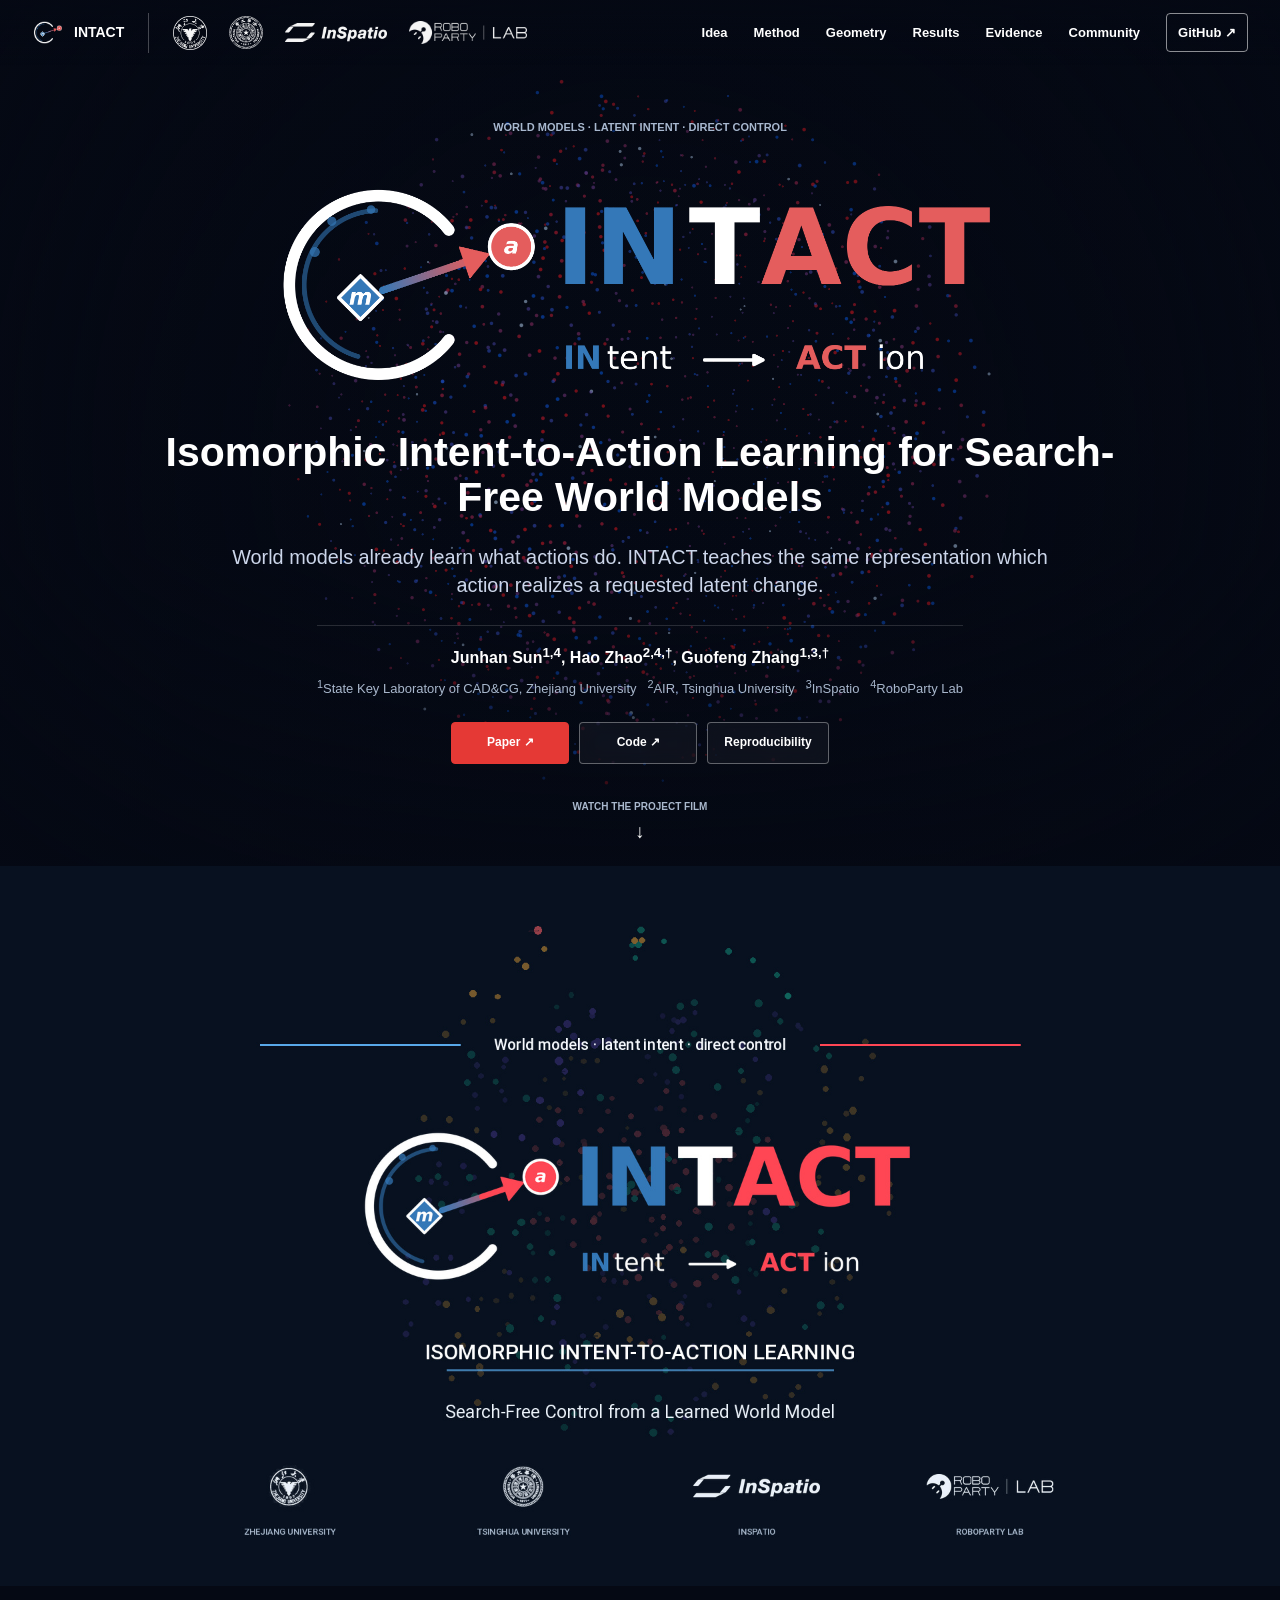
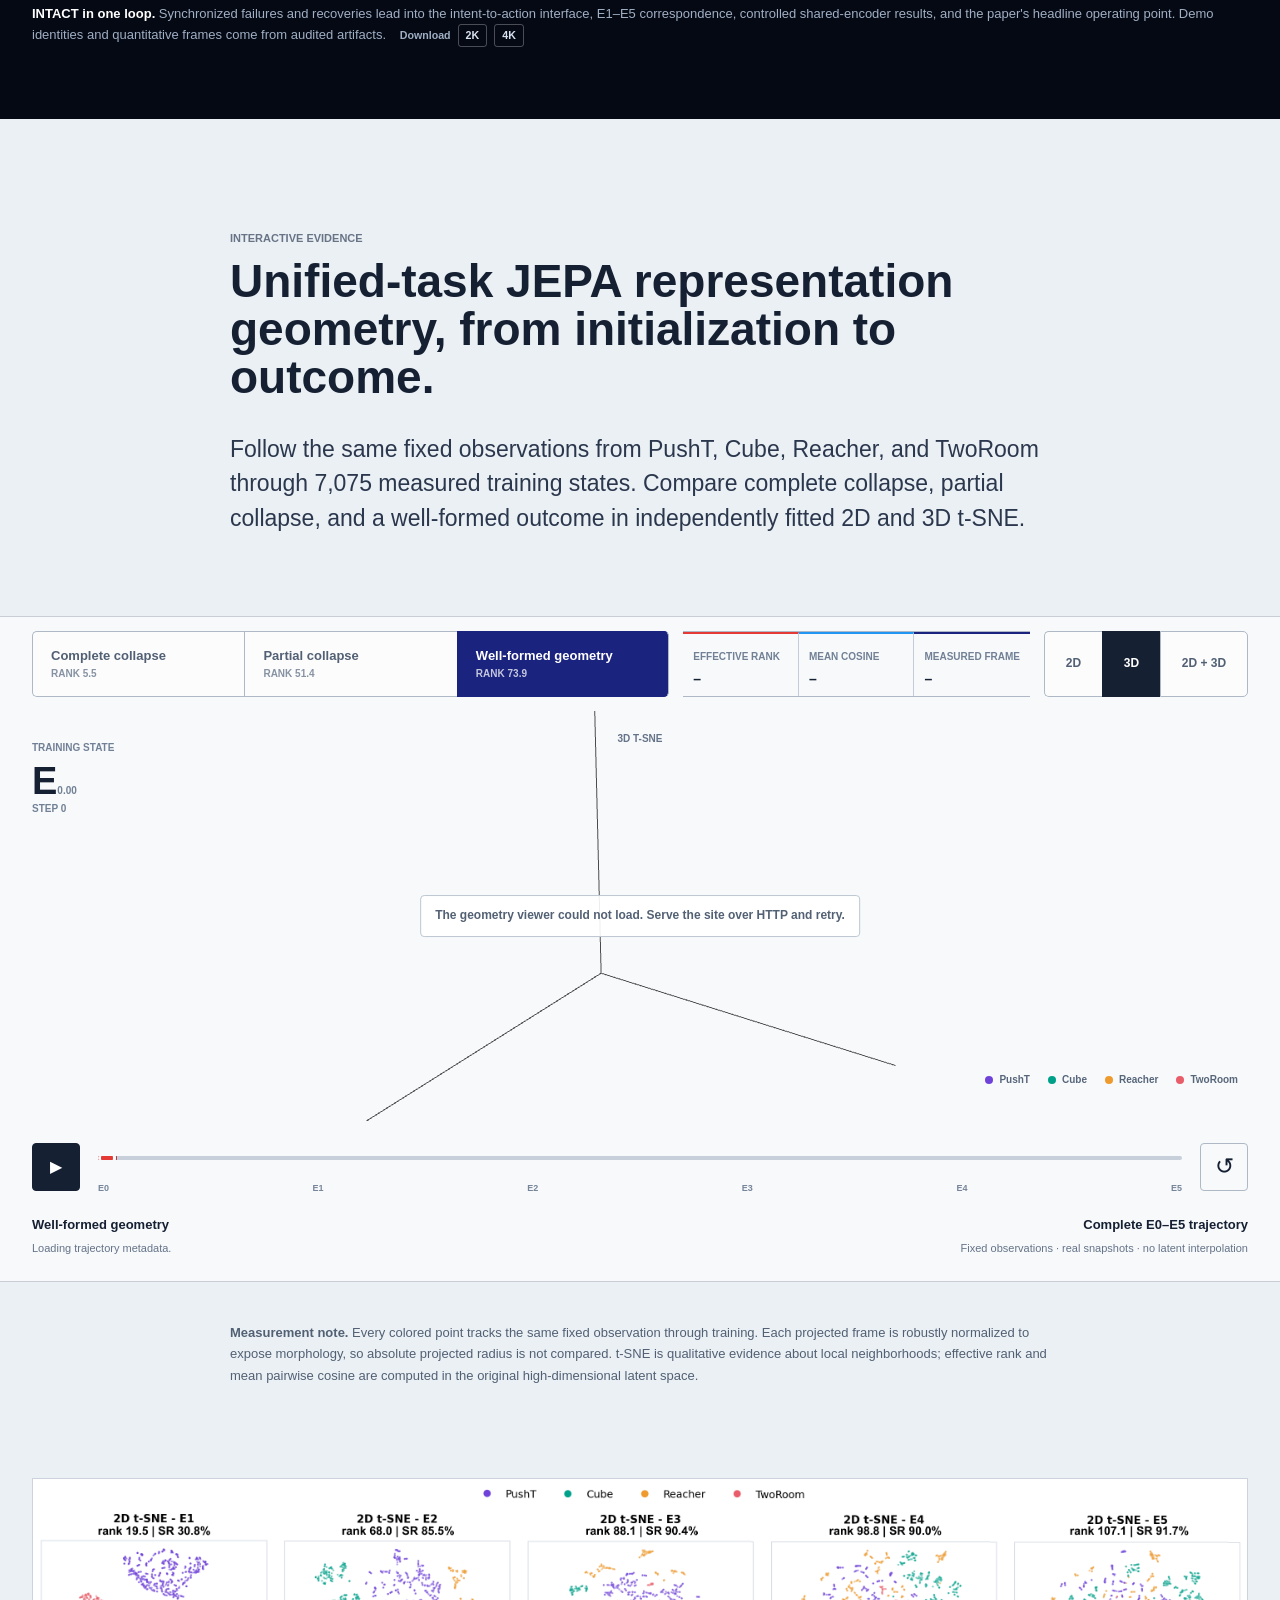
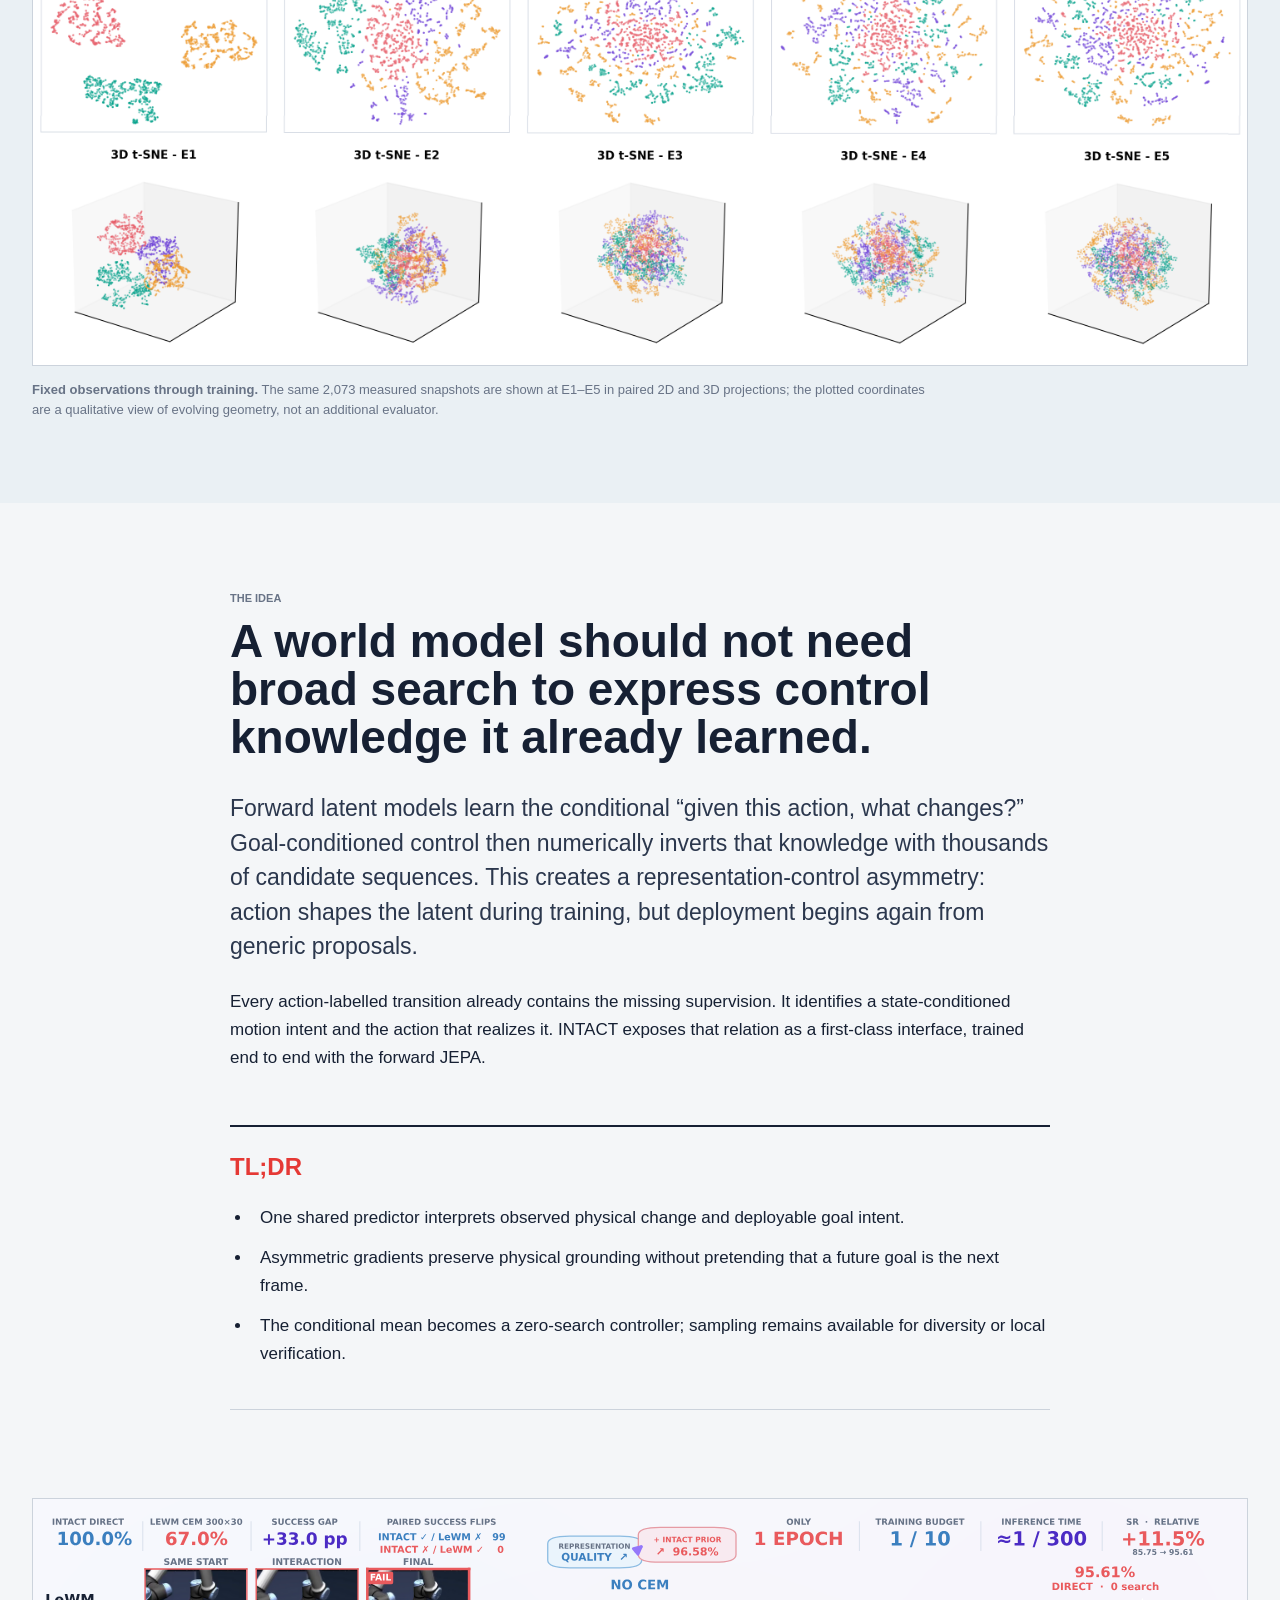
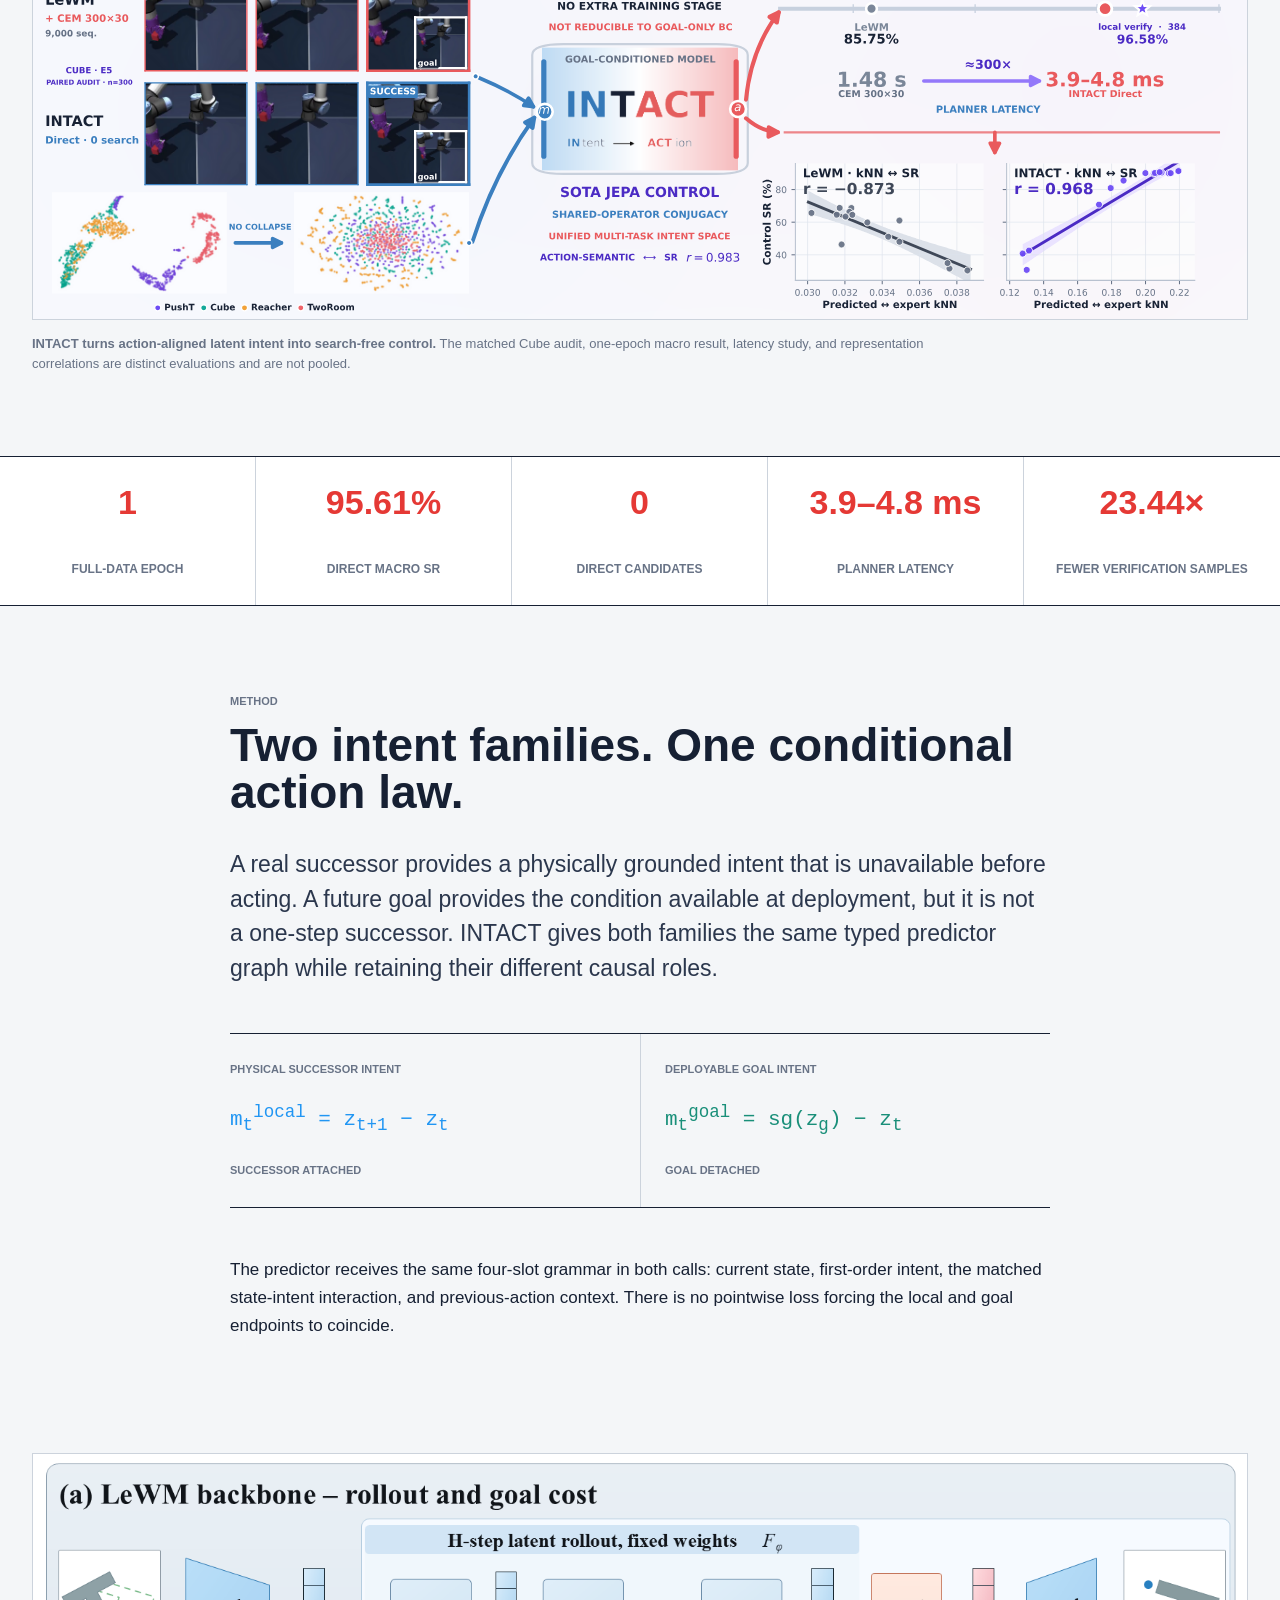
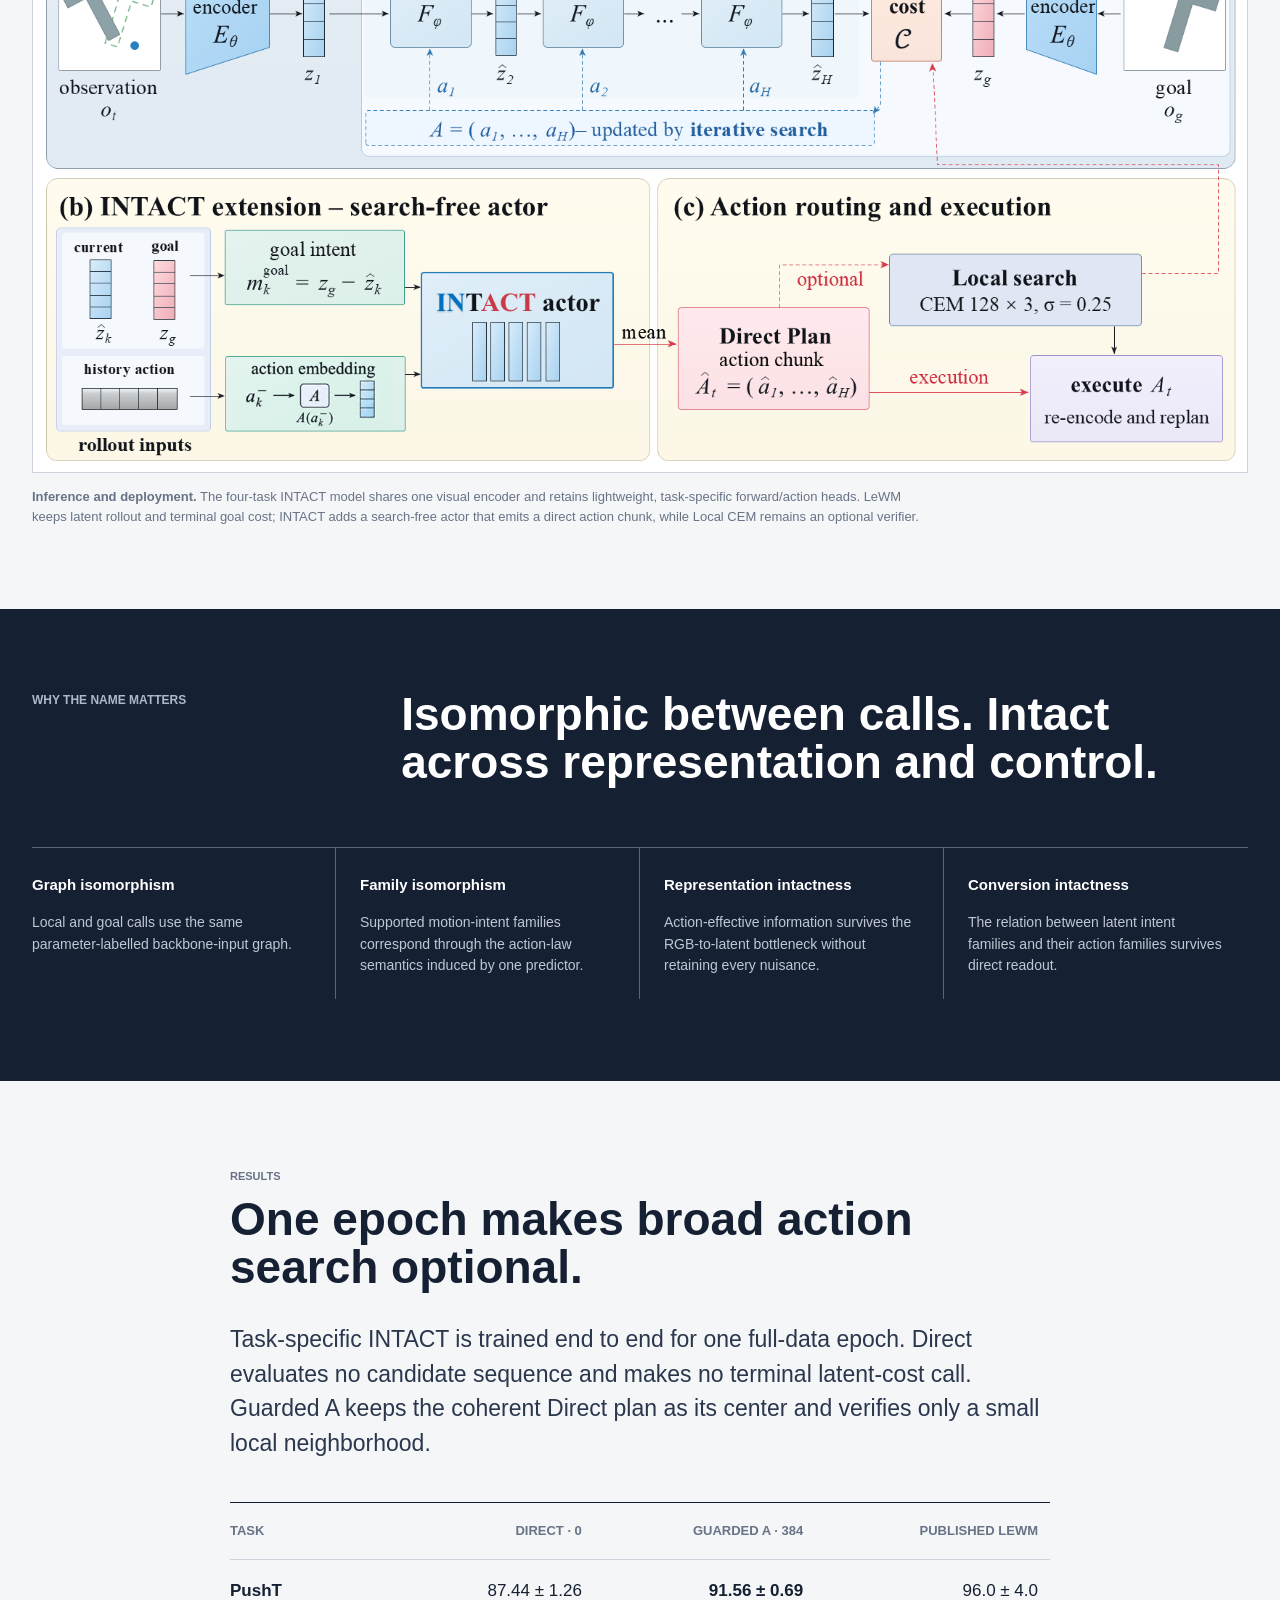
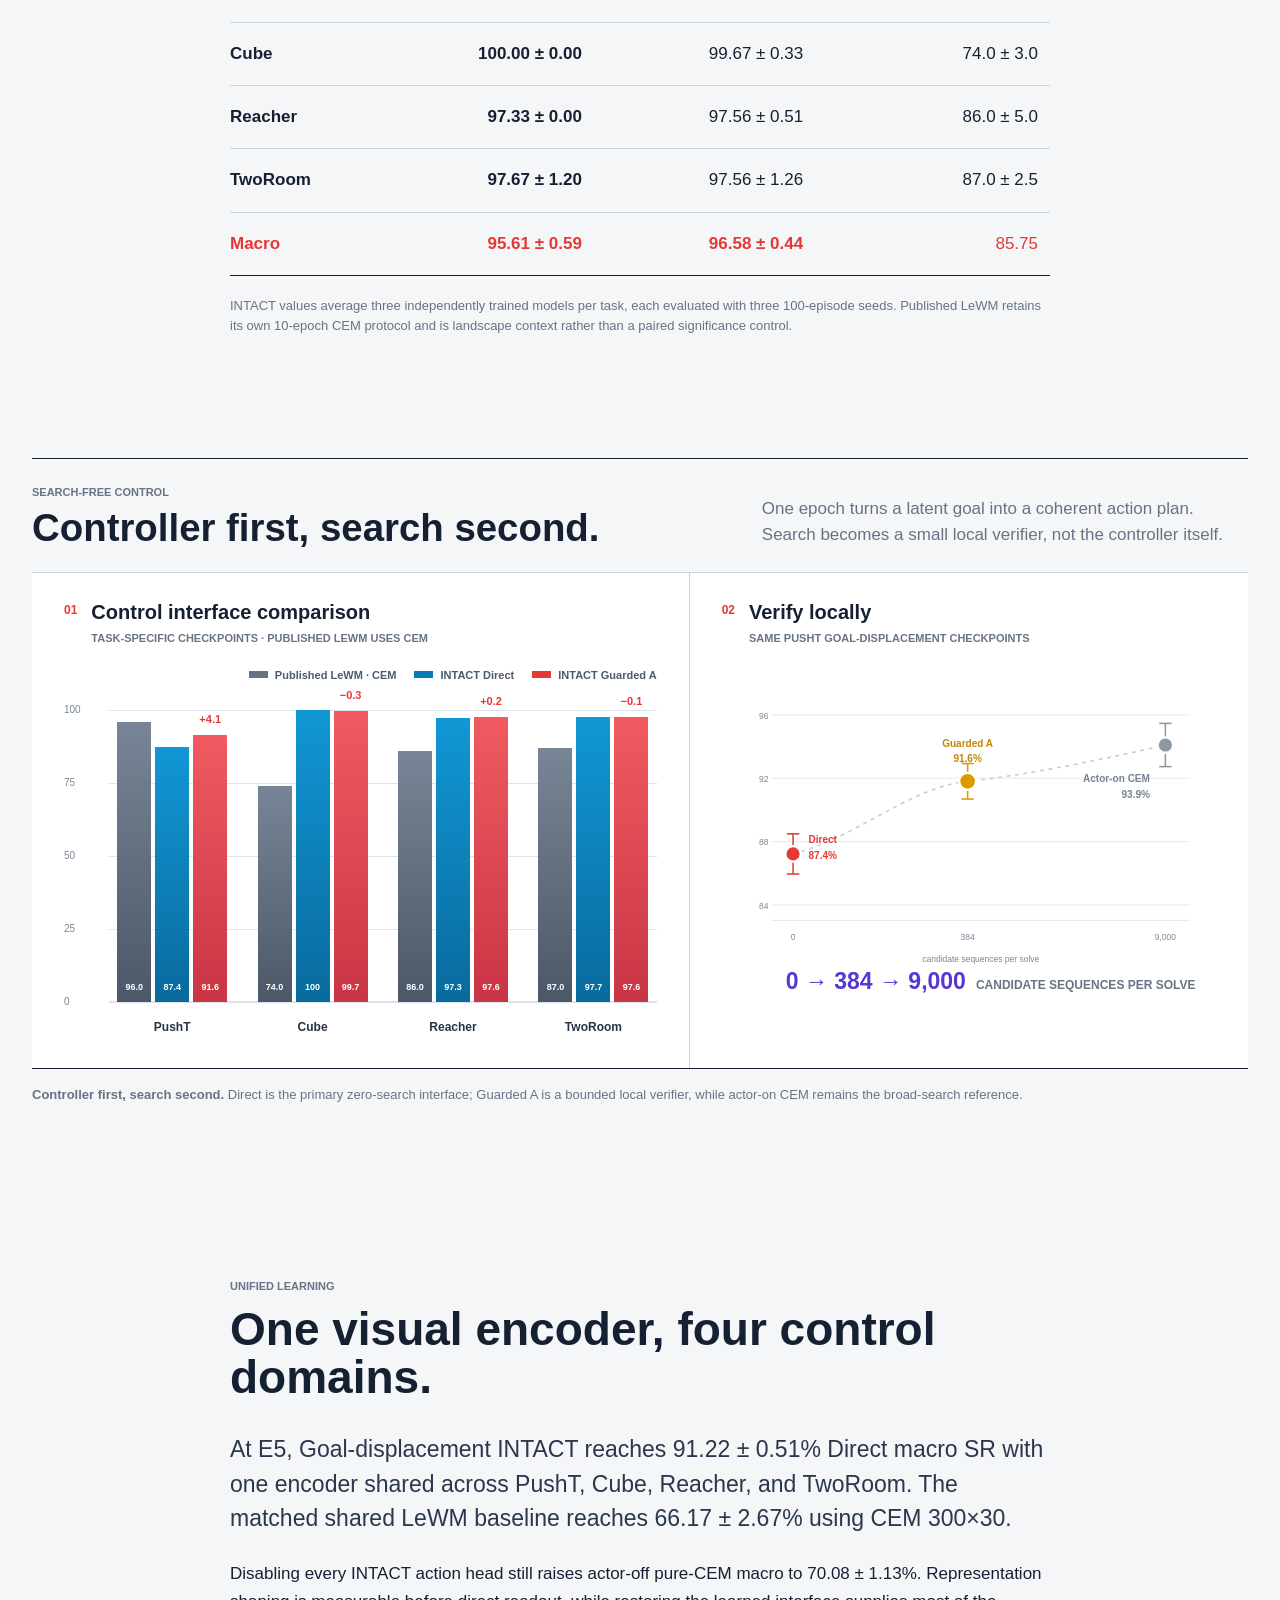
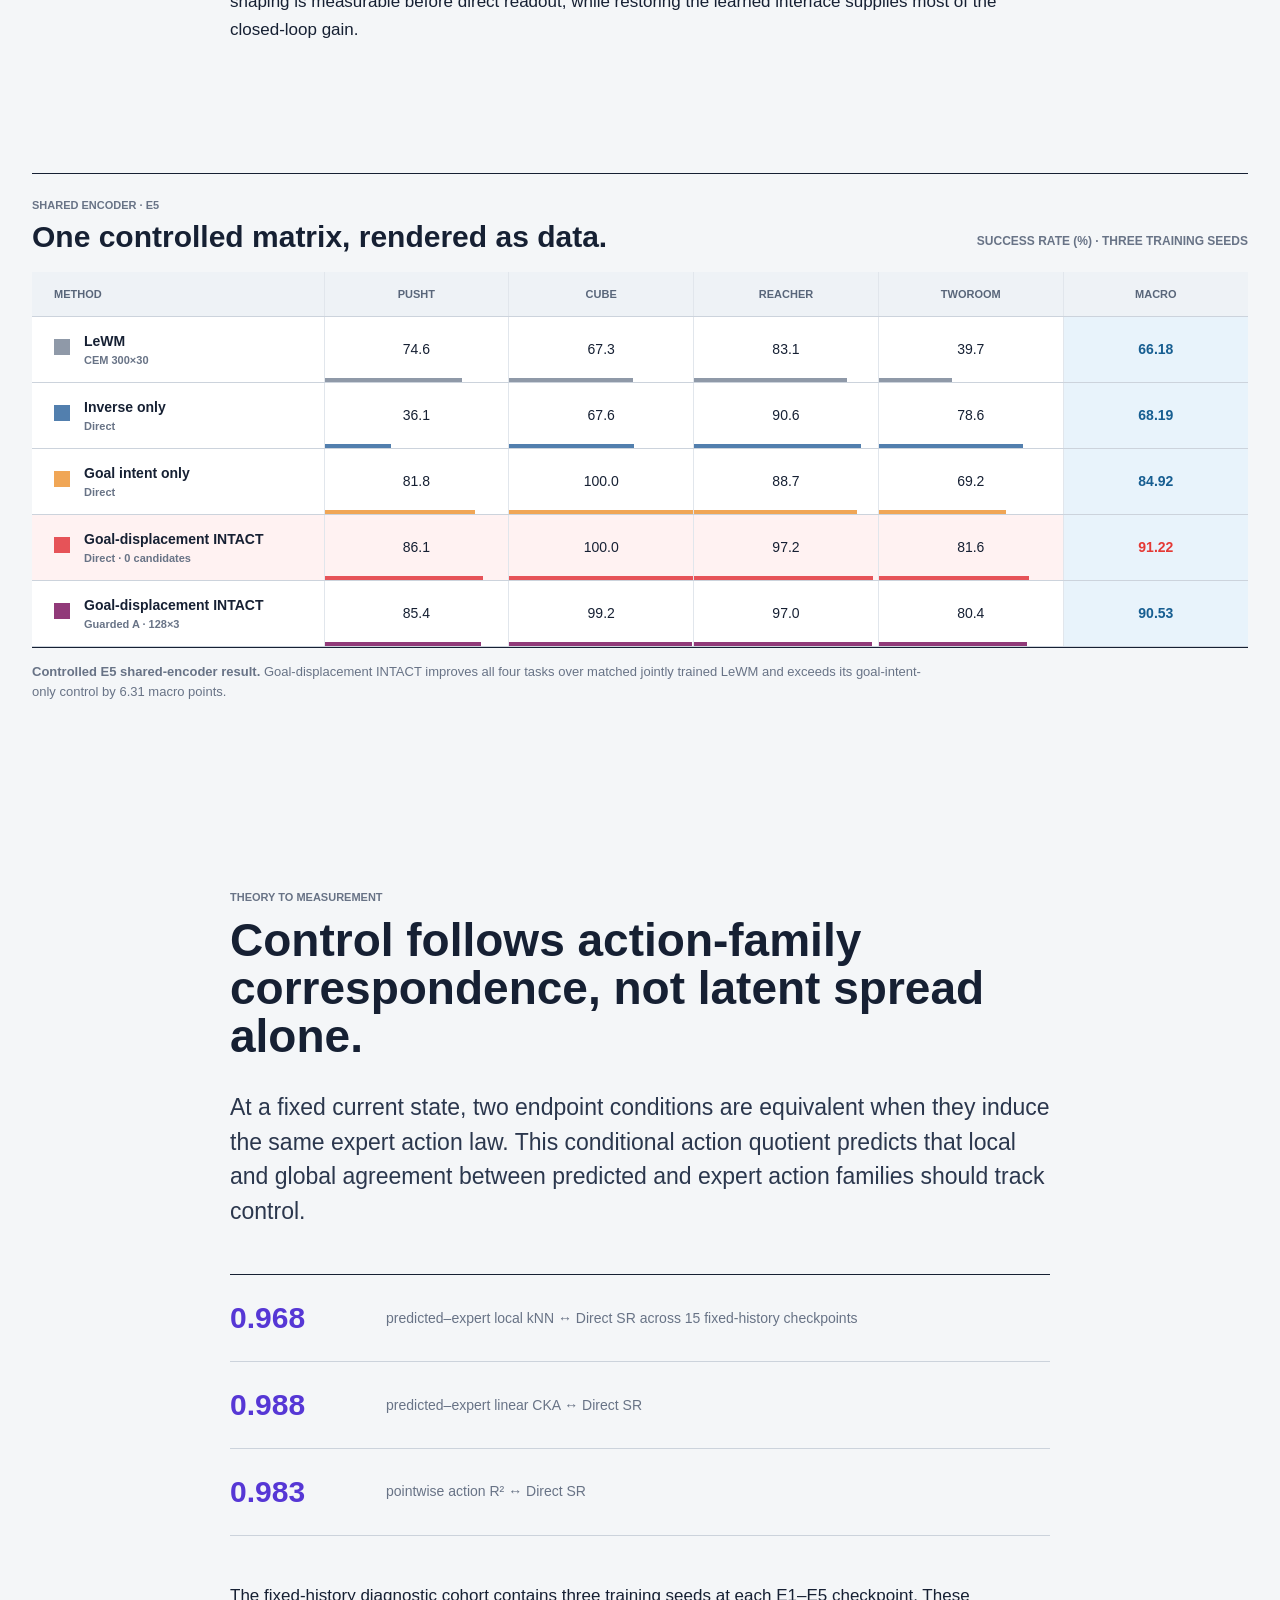
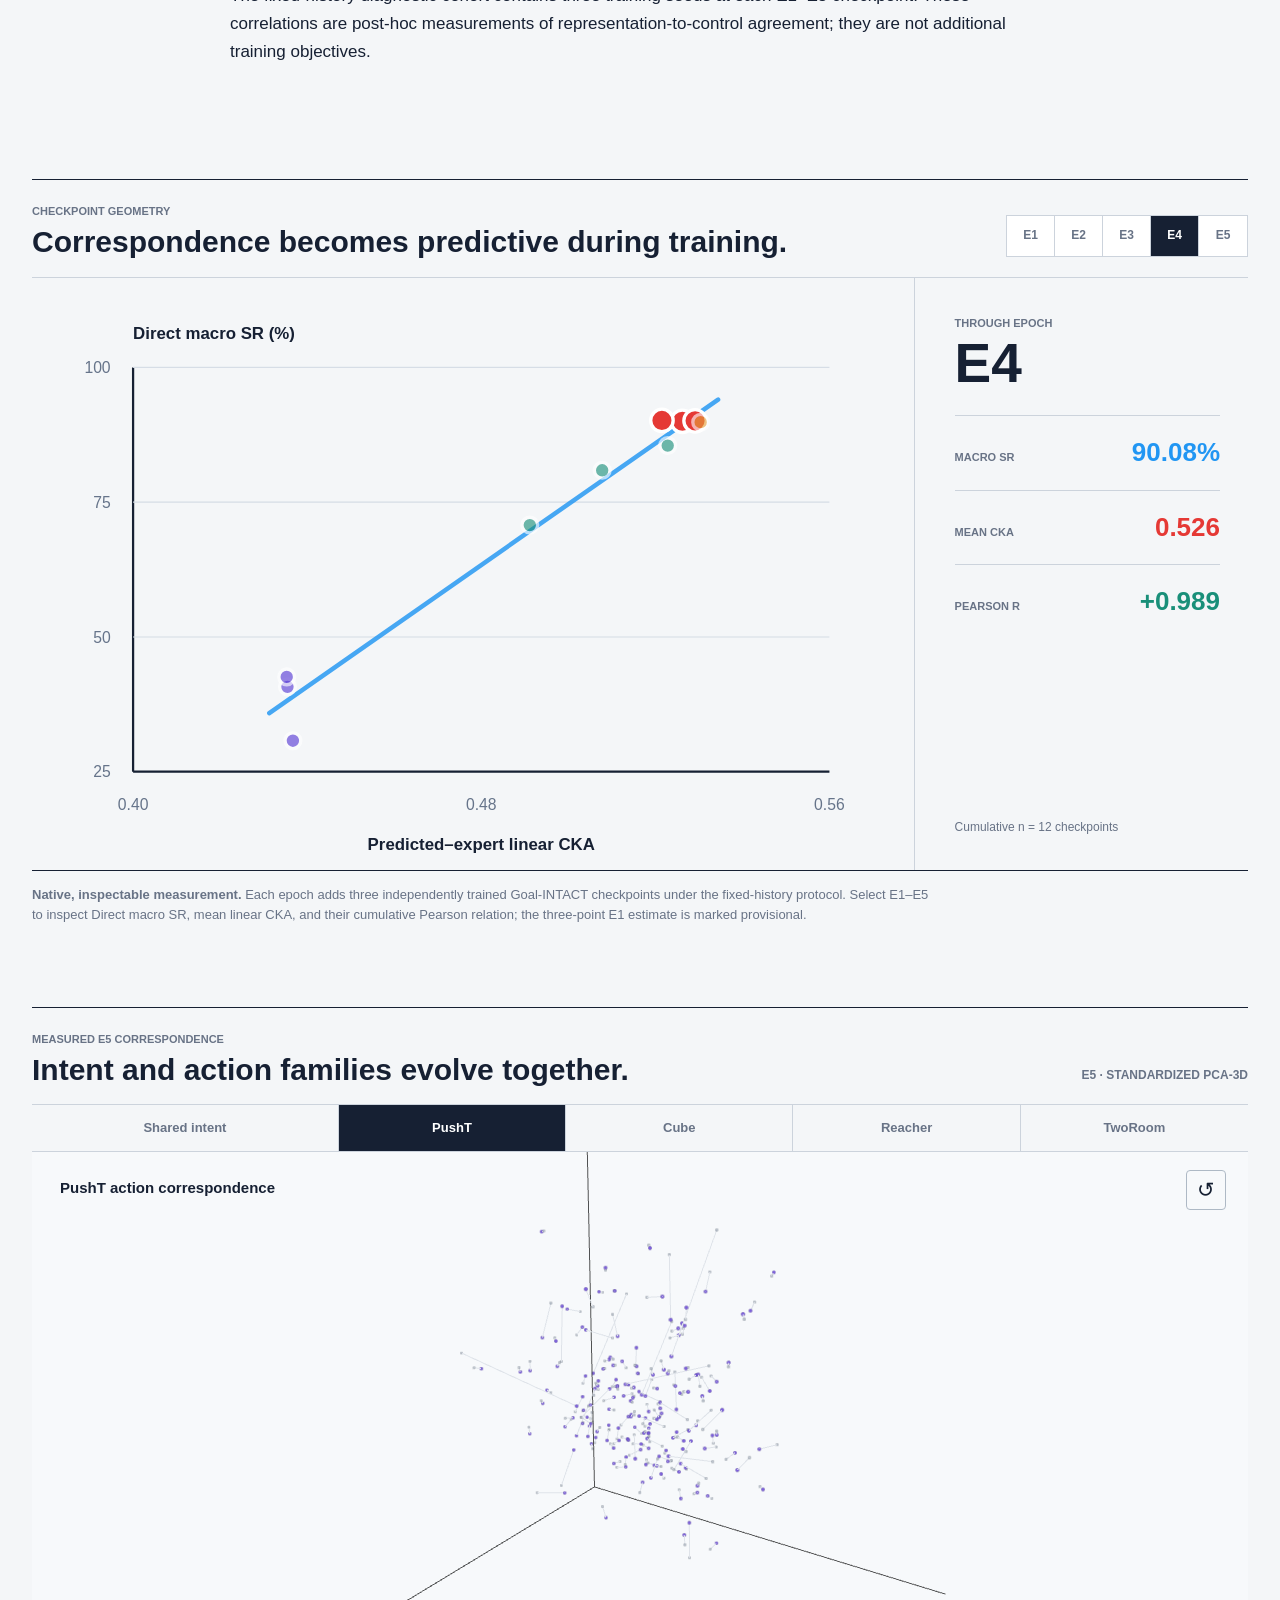
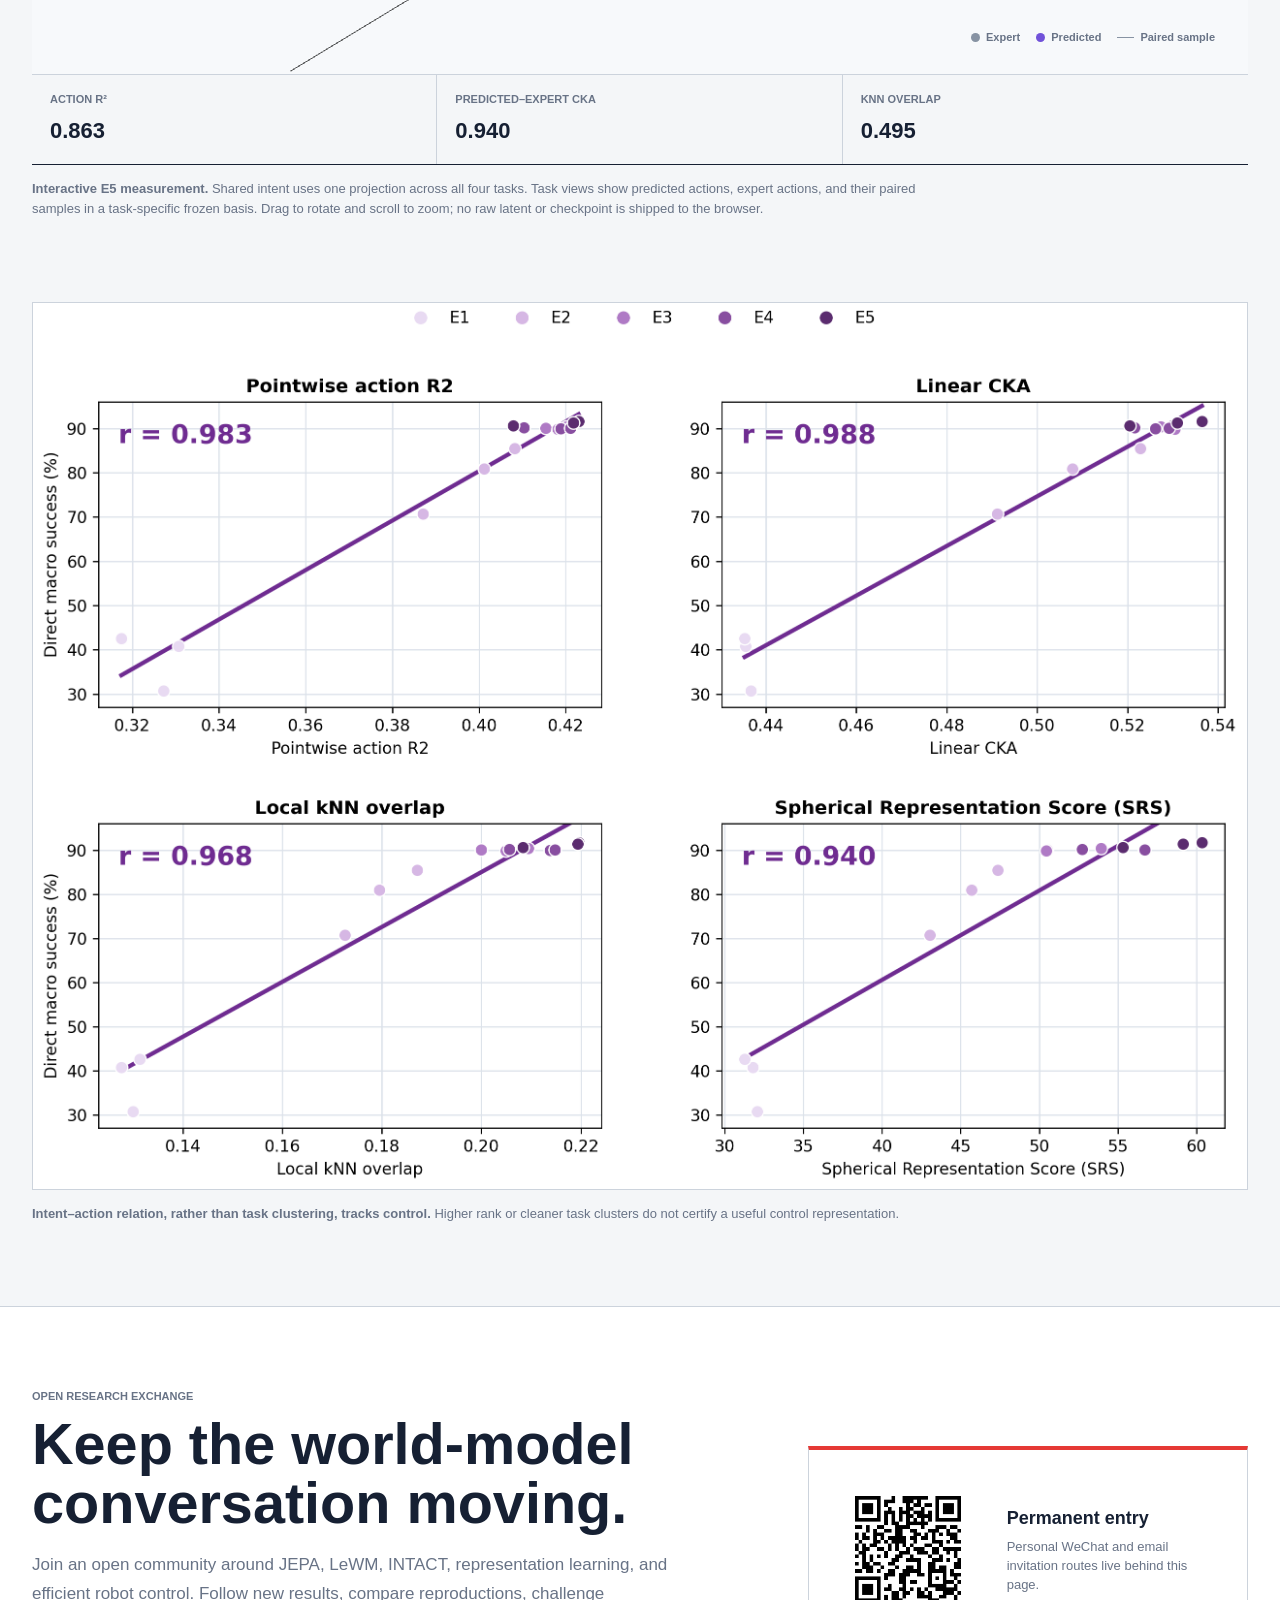
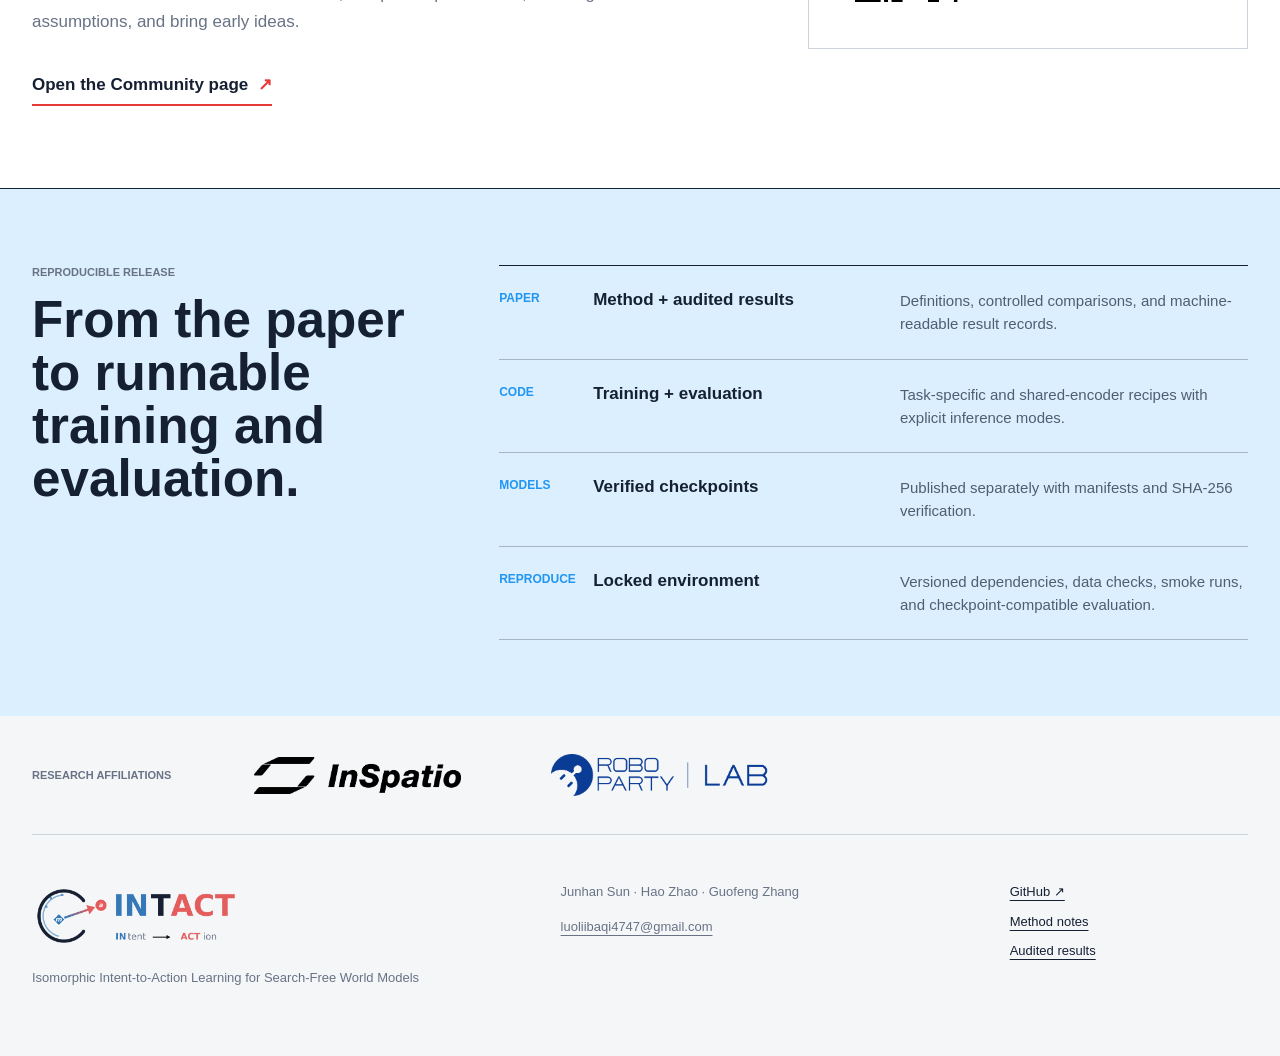
==== commit b4fd0280: "release: refresh project results and media" ====
--- a/docs/index.html
+++ b/docs/index.html
@@ -88,13 +88,13 @@
 
         <section id="project-film" class="project-film-section">
           <figure class="hero-film reveal">
-            <video autoplay muted loop playsinline preload="auto" data-autoplay-film poster="assets/intact-hero-film-poster.jpg?v=20260730-8" aria-label="INTACT project film with synchronized four-task control, shared-encoder alignment, isomorphic local and goal calls, evolving latent geometry, controlled success rates, and headline results">
-              <source src="assets/intact-hero-film.mp4?v=20260730-8" type="video/mp4">
+            <video autoplay muted loop playsinline preload="auto" data-autoplay-film poster="assets/intact-hero-film-poster.jpg?v=20260914-latency-timing" aria-label="INTACT project film with synchronized four-task control, shared-encoder alignment, isomorphic local and goal calls, evolving latent geometry, controlled success rates, and headline results">
+              <source src="assets/intact-hero-film.mp4?v=20260914-latency-frame-window" type="video/mp4">
             </video>
             <button class="film-play-fallback" type="button" data-film-play hidden aria-label="Play the INTACT project film" title="Play">▶</button>
             <figcaption>
               <strong>INTACT in one loop.</strong> Synchronized failures and recoveries lead into the intent-to-action interface, E1–E5 correspondence, controlled shared-encoder results, and the paper's headline operating point. Demo identities and quantitative frames come from audited artifacts.
-              <span class="film-resolution-links" aria-label="Download the project film without a sharing card"><a href="assets/intact-hero-film-2k.mp4">2K</a><a href="assets/intact-hero-film-4k.mp4">4K</a></span>
+              <span class="film-resolution-links" aria-label="Download the project film"><a href="assets/intact-hero-film-2k.mp4?v=20260914-latency-frame-window">2K</a><a href="assets/intact-hero-film-4k.mp4?v=20260914-latency-frame-window">4K</a></span>
             </figcaption>
           </figure>
         </section>
@@ -163,6 +163,10 @@
           <div class="reading-shell geometry-note">
             <p><strong>Measurement note.</strong> Every colored point tracks the same fixed observation through training. Each projected frame is robustly normalized to expose morphology, so absolute projected radius is not compared. t-SNE is qualitative evidence about local neighborhoods; effective rank and mean pairwise cosine are computed in the original high-dimensional latent space.</p>
           </div>
+          <figure class="wide-figure page-shell geometry-snapshot reveal">
+            <img src="assets/tsne-e1-e5-c021.png" alt="Fixed-observation INTACT latent geometry across E1 to E5 in 2D and 3D t-SNE">
+            <figcaption><strong>Fixed observations through training.</strong> The same 2,073 measured snapshots are shown at E1–E5 in paired 2D and 3D projections; the plotted coordinates are a qualitative view of evolving geometry, not an additional evaluator.</figcaption>
+          </figure>
         </section>
 
         <section id="idea" class="story-section reading-shell reveal">
@@ -182,15 +186,15 @@
         </section>
 
         <figure class="wide-figure page-shell reveal">
-          <img src="assets/intact-teaser-v31.png" alt="INTACT v31 teaser showing matched Cube control, representation geometry, direct success rate, latency, and action-family alignment">
+          <img src="assets/intact-teaser-v31.svg" alt="INTACT v31 teaser showing matched Cube control, representation geometry, direct success rate, latency, and action-family alignment">
           <figcaption><strong>INTACT turns action-aligned latent intent into search-free control.</strong> The matched Cube audit, one-epoch macro result, latency study, and representation correlations are distinct evaluations and are not pooled.</figcaption>
         </figure>
 
         <section class="metric-band reveal" aria-label="Headline metrics">
           <div><strong>1</strong><span>full-data epoch</span></div>
-          <div><strong>95.33%</strong><span>Direct macro SR</span></div>
+          <div><strong>95.61%</strong><span>Direct macro SR</span></div>
           <div><strong>0</strong><span>Direct candidates</span></div>
-          <div><strong>2.9–5.5 ms</strong><span>planner latency</span></div>
+          <div><strong>3.9–4.8 ms</strong><span>planner latency</span></div>
           <div><strong>23.44×</strong><span>fewer verification samples</span></div>
         </section>
 
@@ -216,8 +220,8 @@
         </section>
 
         <figure class="wide-figure page-shell reveal">
-          <img src="assets/shared-encoder-method.png" alt="One visual encoder shared across four domains with task-specific forward and INTACT head pairs">
-          <figcaption><strong>Shared-encoder INTACT.</strong> Four visual domains update one encoder, while task-specific head pairs preserve domain dynamics. Direct control emits an action chunk; world rollout is retained for recurrent replanning and optional verification.</figcaption>
+          <img src="assets/shared-encoder-method.png" alt="INTACT inference and deployment: LeWM rollout, shared encoder, direct actor, and optional local search">
+          <figcaption><strong>Inference and deployment.</strong> The four-task INTACT model shares one visual encoder and retains lightweight, task-specific forward/action heads. LeWM keeps latent rollout and terminal goal cost; INTACT adds a search-free actor that emits a direct action chunk, while Local CEM remains an optional verifier.</figcaption>
         </figure>
 
         <section class="concept-band reveal">
@@ -242,11 +246,11 @@
             <table>
               <thead><tr><th>Task</th><th>Direct · 0</th><th>Guarded A · 384</th><th>Published LeWM</th></tr></thead>
               <tbody>
-                <tr><th>PushT</th><td>85.78 ± 1.54</td><td><strong>92.22 ± 0.69</strong></td><td>96.0 ± 4.0</td></tr>
-                <tr><th>Cube</th><td><strong>100.00 ± 0.00</strong></td><td>99.78 ± 0.19</td><td>74.0 ± 3.0</td></tr>
-                <tr><th>Reacher</th><td><strong>97.67 ± 0.00</strong></td><td>97.44 ± 0.77</td><td>86.0 ± 5.0</td></tr>
-                <tr><th>TwoRoom</th><td>97.89 ± 1.26</td><td><strong>98.00 ± 1.15</strong></td><td>87.0 ± 2.5</td></tr>
-                <tr class="macro"><th>Macro</th><td><strong>95.33 ± 0.58</strong></td><td><strong>96.86 ± 0.38</strong></td><td>85.75</td></tr>
+                <tr><th>PushT</th><td>87.44 ± 1.26</td><td><strong>91.56 ± 0.69</strong></td><td>96.0 ± 4.0</td></tr>
+                <tr><th>Cube</th><td><strong>100.00 ± 0.00</strong></td><td>99.67 ± 0.33</td><td>74.0 ± 3.0</td></tr>
+                <tr><th>Reacher</th><td><strong>97.33 ± 0.00</strong></td><td>97.56 ± 0.51</td><td>86.0 ± 5.0</td></tr>
+                <tr><th>TwoRoom</th><td><strong>97.67 ± 1.20</strong></td><td>97.56 ± 1.26</td><td>87.0 ± 2.5</td></tr>
+                <tr class="macro"><th>Macro</th><td><strong>95.61 ± 0.59</strong></td><td><strong>96.58 ± 0.44</strong></td><td>85.75</td></tr>
               </tbody>
             </table>
           </div>
@@ -266,26 +270,27 @@
             <section class="controller-bar-panel" aria-label="Search-free success rate by task">
               <div class="controller-panel-title">
                 <span>01</span>
-                <div><strong>No candidate search</strong><small>Success rate (%) · one epoch</small></div>
+                <div><strong>Control interface comparison</strong><small>Task-specific checkpoints · published LeWM uses CEM</small></div>
               </div>
               <div class="controller-legend" aria-label="Methods">
-                <span><i class="inverse-swatch"></i>Physical inverse only</span>
-                <span><i class="intact-swatch"></i>Goal-displacement INTACT</span>
+                <span><i class="lewm-swatch"></i>Published LeWM · CEM</span>
+                <span><i class="inverse-swatch"></i>INTACT Direct</span>
+                <span><i class="intact-swatch"></i>INTACT Guarded A</span>
               </div>
               <div class="native-bar-chart">
                 <div class="bar-grid" aria-hidden="true"><span>100</span><span>75</span><span>50</span><span>25</span><span>0</span></div>
                 <div class="bar-groups">
-                  <div class="bar-group" aria-label="PushT: physical inverse only 35.78 percent, INTACT 85.78 percent">
-                    <div class="bars"><i class="bar inverse" style="--value:35.78%"><b>35.8</b></i><i class="bar intact" style="--value:85.78%"><em>+50.0</em><b>85.8</b></i></div><span>PushT</span>
+                  <div class="bar-group" aria-label="PushT: published LeWM 96 percent, INTACT Direct 87.44 percent, Guarded A 91.56 percent">
+                    <div class="bars"><i class="bar lewm" style="--value:96%"><b>96.0</b></i><i class="bar inverse" style="--value:87.44%"><b>87.4</b></i><i class="bar intact" style="--value:91.56%"><em>+4.1</em><b>91.6</b></i></div><span>PushT</span>
                   </div>
-                  <div class="bar-group" aria-label="Cube: physical inverse only 64.56 percent, INTACT 100 percent">
-                    <div class="bars"><i class="bar inverse" style="--value:64.56%"><b>64.6</b></i><i class="bar intact" style="--value:100%"><em>+35.4</em><b>100</b></i></div><span>Cube</span>
+                  <div class="bar-group" aria-label="Cube: published LeWM 74 percent, INTACT Direct 100 percent, Guarded A 99.67 percent">
+                    <div class="bars"><i class="bar lewm" style="--value:74%"><b>74.0</b></i><i class="bar inverse" style="--value:100%"><b>100</b></i><i class="bar intact" style="--value:99.67%"><em>−0.3</em><b>99.7</b></i></div><span>Cube</span>
                   </div>
-                  <div class="bar-group" aria-label="Reacher: physical inverse only 74.22 percent, INTACT 97.67 percent">
-                    <div class="bars"><i class="bar inverse" style="--value:74.22%"><b>74.2</b></i><i class="bar intact" style="--value:97.67%"><em>+23.4</em><b>97.7</b></i></div><span>Reacher</span>
+                  <div class="bar-group" aria-label="Reacher: published LeWM 86 percent, INTACT Direct 97.33 percent, Guarded A 97.56 percent">
+                    <div class="bars"><i class="bar lewm" style="--value:86%"><b>86.0</b></i><i class="bar inverse" style="--value:97.33%"><b>97.3</b></i><i class="bar intact" style="--value:97.56%"><em>+0.2</em><b>97.6</b></i></div><span>Reacher</span>
                   </div>
-                  <div class="bar-group" aria-label="TwoRoom: physical inverse only 80.44 percent, INTACT 97.89 percent">
-                    <div class="bars"><i class="bar inverse" style="--value:80.44%"><b>80.4</b></i><i class="bar intact" style="--value:97.89%"><em>+17.4</em><b>97.9</b></i></div><span>TwoRoom</span>
+                  <div class="bar-group" aria-label="TwoRoom: published LeWM 87 percent, INTACT Direct 97.67 percent, Guarded A 97.56 percent">
+                    <div class="bars"><i class="bar lewm" style="--value:87%"><b>87.0</b></i><i class="bar inverse" style="--value:97.67%"><b>97.7</b></i><i class="bar intact" style="--value:97.56%"><em>−0.1</em><b>97.6</b></i></div><span>TwoRoom</span>
                   </div>
                 </div>
               </div>
@@ -294,9 +299,9 @@
             <section class="controller-search-panel" aria-label="PushT success rate against candidate sequences per solve">
               <div class="controller-panel-title">
                 <span>02</span>
-                <div><strong>Verify locally</strong><small>Same goal-displacement checkpoints</small></div>
-              </div>
-              <svg class="native-search-chart" viewBox="0 0 640 410" role="img" aria-label="Direct reaches 85.8 percent with zero candidates, Guarded A reaches 92.2 percent with 384 candidates, and raw CEM reaches 88.4 percent with 9000 candidates">
+                <div><strong>Verify locally</strong><small>Same PushT goal-displacement checkpoints</small></div>
+              </div>
+              <svg class="native-search-chart" viewBox="0 0 640 410" role="img" aria-label="Direct reaches 87.4 percent with zero candidates, Guarded A reaches 91.6 percent with 384 candidates, and actor-on CEM reaches 93.9 percent with 9000 candidates">
                 <g class="search-grid" aria-hidden="true">
                   <line x1="64" y1="330" x2="606" y2="330"></line>
                   <line x1="64" y1="248" x2="606" y2="248"></line>
@@ -304,18 +309,18 @@
                   <line x1="64" y1="84" x2="606" y2="84"></line>
                   <text x="48" y="335">84</text><text x="48" y="253">88</text><text x="48" y="171">92</text><text x="48" y="89">96</text>
                 </g>
-                <path class="search-trend" d="M92 292 C180 258 242 186 318 161 S492 214 574 236"></path>
+                <path class="search-trend" d="M92 264 C180 240 242 178 318 170 S492 142 574 123"></path>
                 <g class="search-point direct-point">
-                  <line x1="92" y1="264" x2="92" y2="320"></line><line x1="84" y1="264" x2="100" y2="264"></line><line x1="84" y1="320" x2="100" y2="320"></line>
-                  <circle cx="92" cy="292" r="10"></circle><text x="112" y="278">Direct</text><text x="112" y="298">85.8%</text>
+                  <line x1="92" y1="238" x2="92" y2="290"></line><line x1="84" y1="238" x2="100" y2="238"></line><line x1="84" y1="290" x2="100" y2="290"></line>
+                  <circle cx="92" cy="264" r="10"></circle><text x="112" y="250">Direct</text><text x="112" y="270">87.4%</text>
                 </g>
                 <g class="search-point guarded-point">
-                  <line x1="318" y1="138" x2="318" y2="184"></line><line x1="310" y1="138" x2="326" y2="138"></line><line x1="310" y1="184" x2="326" y2="184"></line>
-                  <circle cx="318" cy="161" r="11"></circle><text x="318" y="113" text-anchor="middle">Guarded A</text><text x="318" y="132" text-anchor="middle">92.2%</text>
+                  <line x1="318" y1="147" x2="318" y2="193"></line><line x1="310" y1="147" x2="326" y2="147"></line><line x1="310" y1="193" x2="326" y2="193"></line>
+                  <circle cx="318" cy="170" r="11"></circle><text x="318" y="126" text-anchor="middle">Guarded A</text><text x="318" y="145" text-anchor="middle">91.6%</text>
                 </g>
                 <g class="search-point cem-point">
-                  <line x1="574" y1="208" x2="574" y2="264"></line><line x1="566" y1="208" x2="582" y2="208"></line><line x1="566" y1="264" x2="582" y2="264"></line>
-                  <circle cx="574" cy="236" r="10"></circle><text x="554" y="282" text-anchor="end">Raw CEM</text><text x="554" y="302" text-anchor="end">88.4%</text>
+                  <line x1="574" y1="95" x2="574" y2="151"></line><line x1="566" y1="95" x2="582" y2="95"></line><line x1="566" y1="151" x2="582" y2="151"></line>
+                  <circle cx="574" cy="123" r="10"></circle><text x="554" y="171" text-anchor="end">Actor-on CEM</text><text x="554" y="191" text-anchor="end">93.9%</text>
                 </g>
                 <g class="search-axis" aria-hidden="true">
                   <line x1="64" y1="350" x2="606" y2="350"></line>
@@ -323,16 +328,16 @@
                   <text x="335" y="404" text-anchor="middle">candidate sequences per solve</text>
                 </g>
               </svg>
-              <div class="search-verdict"><strong>23.44× fewer</strong><span>candidates than broad CEM</span></div>
+              <div class="search-verdict"><strong>0 → 384 → 9,000</strong><span>candidate sequences per solve</span></div>
             </section>
           </div>
-          <figcaption><strong>Controller first, search second.</strong> Broad actor-on CEM spends 9,000 sequences yet trails zero-search Direct; 384-sequence local verification raises the same checkpoint family to 96.86% macro SR.</figcaption>
+          <figcaption><strong>Controller first, search second.</strong> Direct is the primary zero-search interface; Guarded A is a bounded local verifier, while actor-on CEM remains the broad-search reference.</figcaption>
         </figure>
 
         <section class="story-section reading-shell reveal">
           <div class="section-kicker">Unified learning</div>
           <h2>One visual encoder, four control domains.</h2>
-          <p class="lead">At E5, Goal-displacement INTACT reaches 89.39 ± 0.77% Direct macro SR with one encoder shared across PushT, Cube, Reacher, and TwoRoom. The matched shared LeWM baseline reaches 66.17 ± 2.67% using CEM 300×30.</p>
+          <p class="lead">At E5, Goal-displacement INTACT reaches 91.22 ± 0.51% Direct macro SR with one encoder shared across PushT, Cube, Reacher, and TwoRoom. The matched shared LeWM baseline reaches 66.17 ± 2.67% using CEM 300×30.</p>
           <p>Disabling every INTACT action head still raises actor-off pure-CEM macro to 70.08 ± 1.13%. Representation shaping is measurable before direct readout, while restoring the learned interface supplies most of the closed-loop gain.</p>
         </section>
 
@@ -351,16 +356,14 @@
               </thead>
               <tbody>
                 <tr style="--method-color:#8f99a8"><th><span class="method-swatch"></span><strong>LeWM</strong><small>CEM 300×30</small></th><td style="--score:74.6">74.6</td><td style="--score:67.3">67.3</td><td style="--score:83.1">83.1</td><td style="--score:39.7">39.7</td><td><strong>66.18</strong></td></tr>
-                <tr style="--method-color:#527fae"><th><span class="method-swatch"></span><strong>Inverse only</strong><small>Direct</small></th><td style="--score:35.0">35.0</td><td style="--score:61.9">61.9</td><td style="--score:61.0">61.0</td><td style="--score:68.8">68.8</td><td><strong>56.68</strong></td></tr>
-                <tr style="--method-color:#a98bd0"><th><span class="method-swatch"></span><strong>Waypoint intent only</strong><small>Direct</small></th><td style="--score:58.9">58.9</td><td style="--score:100">100.0</td><td style="--score:65.9">65.9</td><td style="--score:72.1">72.1</td><td><strong>74.23</strong></td></tr>
-                <tr style="--method-color:#f0a656"><th><span class="method-swatch"></span><strong>Goal intent only</strong><small>Direct</small></th><td style="--score:70.7">70.7</td><td style="--score:100">100.0</td><td style="--score:82.3">82.3</td><td style="--score:69.4">69.4</td><td><strong>80.60</strong></td></tr>
-                <tr style="--method-color:#3b9e91"><th><span class="method-swatch"></span><strong>Waypoint INTACT</strong><small>Direct</small></th><td style="--score:71.2">71.2</td><td style="--score:99">99.0</td><td style="--score:58.2">58.2</td><td style="--score:77.2">77.2</td><td><strong>76.40</strong></td></tr>
-                <tr class="primary-result" style="--method-color:#e65358"><th><span class="method-swatch"></span><strong>Goal-displacement INTACT</strong><small>Direct · 0 candidates</small></th><td style="--score:80.2">80.2</td><td style="--score:99.6">99.6</td><td style="--score:95.7">95.7</td><td style="--score:82.1">82.1</td><td><strong>89.39</strong></td></tr>
-                <tr style="--method-color:#913a79"><th><span class="method-swatch"></span><strong>Goal-displacement INTACT</strong><small>Guarded A · 128×3</small></th><td style="--score:85">85.0</td><td style="--score:99">99.0</td><td style="--score:97.9">97.9</td><td style="--score:80">80.0</td><td><strong>90.48</strong></td></tr>
+                <tr style="--method-color:#527fae"><th><span class="method-swatch"></span><strong>Inverse only</strong><small>Direct</small></th><td style="--score:36.1">36.1</td><td style="--score:67.6">67.6</td><td style="--score:90.6">90.6</td><td style="--score:78.6">78.6</td><td><strong>68.19</strong></td></tr>
+                <tr style="--method-color:#f0a656"><th><span class="method-swatch"></span><strong>Goal intent only</strong><small>Direct</small></th><td style="--score:81.8">81.8</td><td style="--score:100">100.0</td><td style="--score:88.7">88.7</td><td style="--score:69.2">69.2</td><td><strong>84.92</strong></td></tr>
+                <tr class="primary-result" style="--method-color:#e65358"><th><span class="method-swatch"></span><strong>Goal-displacement INTACT</strong><small>Direct · 0 candidates</small></th><td style="--score:86.1">86.1</td><td style="--score:100">100.0</td><td style="--score:97.2">97.2</td><td style="--score:81.6">81.6</td><td><strong class="headline-score">91.22</strong></td></tr>
+                <tr style="--method-color:#913a79"><th><span class="method-swatch"></span><strong>Goal-displacement INTACT</strong><small>Guarded A · 128×3</small></th><td style="--score:85.4">85.4</td><td style="--score:99.2">99.2</td><td style="--score:97.0">97.0</td><td style="--score:80.4">80.4</td><td><strong>90.53</strong></td></tr>
               </tbody>
             </table>
           </div>
-          <figcaption><strong>Controlled E5 shared-encoder result.</strong> Goal-displacement INTACT improves all four tasks over matched jointly trained LeWM and exceeds its goal-intent-only control by 8.78 macro points.</figcaption>
+          <figcaption><strong>Controlled E5 shared-encoder result.</strong> Goal-displacement INTACT improves all four tasks over matched jointly trained LeWM and exceeds its goal-intent-only control by 6.31 macro points.</figcaption>
         </figure>
 
         <section id="evidence" class="story-section reading-shell reveal">
@@ -369,11 +372,11 @@
           <p class="lead">At a fixed current state, two endpoint conditions are equivalent when they induce the same expert action law. This conditional action quotient predicts that local and global agreement between predicted and expert action families should track control.</p>
 
           <div class="evidence-list">
-            <div><strong>0.954</strong><span>predicted–expert kNN ↔ Direct SR across 45 eligible checkpoints</span></div>
-            <div><strong>0.897</strong><span>predicted–expert linear CKA ↔ Direct SR</span></div>
-            <div><strong>0.815</strong><span>pointwise action R² ↔ Direct SR</span></div>
-          </div>
-          <p>The v31 teaser shows the matched 15-checkpoint goal-displacement cohort: INTACT kNN alignment rises with Direct SR at r = 0.981, whereas the analogous LeWM–CEM relation is negative at r = −0.873. The broader 45-checkpoint analysis above asks a distinct pooled question.</p>
+            <div><strong>0.968</strong><span>predicted–expert local kNN ↔ Direct SR across 15 fixed-history checkpoints</span></div>
+            <div><strong>0.988</strong><span>predicted–expert linear CKA ↔ Direct SR</span></div>
+            <div><strong>0.983</strong><span>pointwise action R² ↔ Direct SR</span></div>
+          </div>
+          <p>The fixed-history diagnostic cohort contains three training seeds at each E1–E5 checkpoint. These correlations are post-hoc measurements of representation-to-control agreement; they are not additional training objectives.</p>
         </section>
 
         <figure class="correspondence-viz page-shell reveal" data-correlation-viz>
@@ -408,13 +411,13 @@
             </div>
             <div class="correspondence-readout" aria-live="polite">
               <span>Through epoch</span><strong>E<span data-correlation-current>5</span></strong>
-              <div><span>Macro SR</span><strong data-correlation-sr>89.39%</strong></div>
+            <div><span>Macro SR</span><strong data-correlation-sr>91.22%</strong></div>
               <div><span>Mean CKA</span><strong data-correlation-cka>0.529</strong></div>
-              <div><span>Pearson r</span><strong data-correlation-r>+0.986</strong></div>
+              <div><span>Pearson r</span><strong data-correlation-r>+0.988</strong></div>
               <small data-correlation-note>Cumulative n = 15 checkpoints</small>
             </div>
           </div>
-          <figcaption><strong>Native, inspectable measurement.</strong> Each epoch adds three independently trained Goal-INTACT checkpoints. Select E1–E5 to inspect Direct macro SR, mean linear CKA, and their cumulative Pearson relation; the three-point E1 estimate is marked provisional.</figcaption>
+          <figcaption><strong>Native, inspectable measurement.</strong> Each epoch adds three independently trained Goal-INTACT checkpoints under the fixed-history protocol. Select E1–E5 to inspect Direct macro SR, mean linear CKA, and their cumulative Pearson relation; the three-point E1 estimate is marked provisional.</figcaption>
         </figure>
 
         <figure id="action-alignment" class="action-alignment-viz page-shell reveal" data-action-alignment>
@@ -448,7 +451,7 @@
         </figure>
 
         <figure class="wide-figure page-shell reveal">
-          <img src="assets/action-family-alignment.png" alt="Action-family alignment diagnostics correlated with direct success rate">
+          <img src="assets/action-family-alignment.png" alt="Fixed-history action and representation metrics correlated with direct success rate">
           <figcaption><strong>Intent–action relation, rather than task clustering, tracks control.</strong> Higher rank or cleaner task clusters do not certify a useful control representation.</figcaption>
         </figure>
 
--- a/docs/site.css
+++ b/docs/site.css
@@ -670,6 +670,10 @@
 .shared-results-table tbody td:last-child {
   background: #e8f3fb;
   color: #175e91;
+}
+
+.shared-results-table .headline-score {
+  color: var(--coral);
 }
 
 .shared-results-table .primary-result th,
@@ -2866,6 +2870,10 @@
   background: var(--coral);
 }
 
+.lewm-swatch {
+  background: #667383;
+}
+
 .native-bar-chart {
   position: relative;
   height: 350px;
@@ -2961,6 +2969,10 @@
 
 .bar.inverse {
   background: linear-gradient(180deg, #1197d5, #096a9d);
+}
+
+.bar.lewm {
+  background: linear-gradient(180deg, #788596, #4c5867);
 }
 
 .bar.intact {
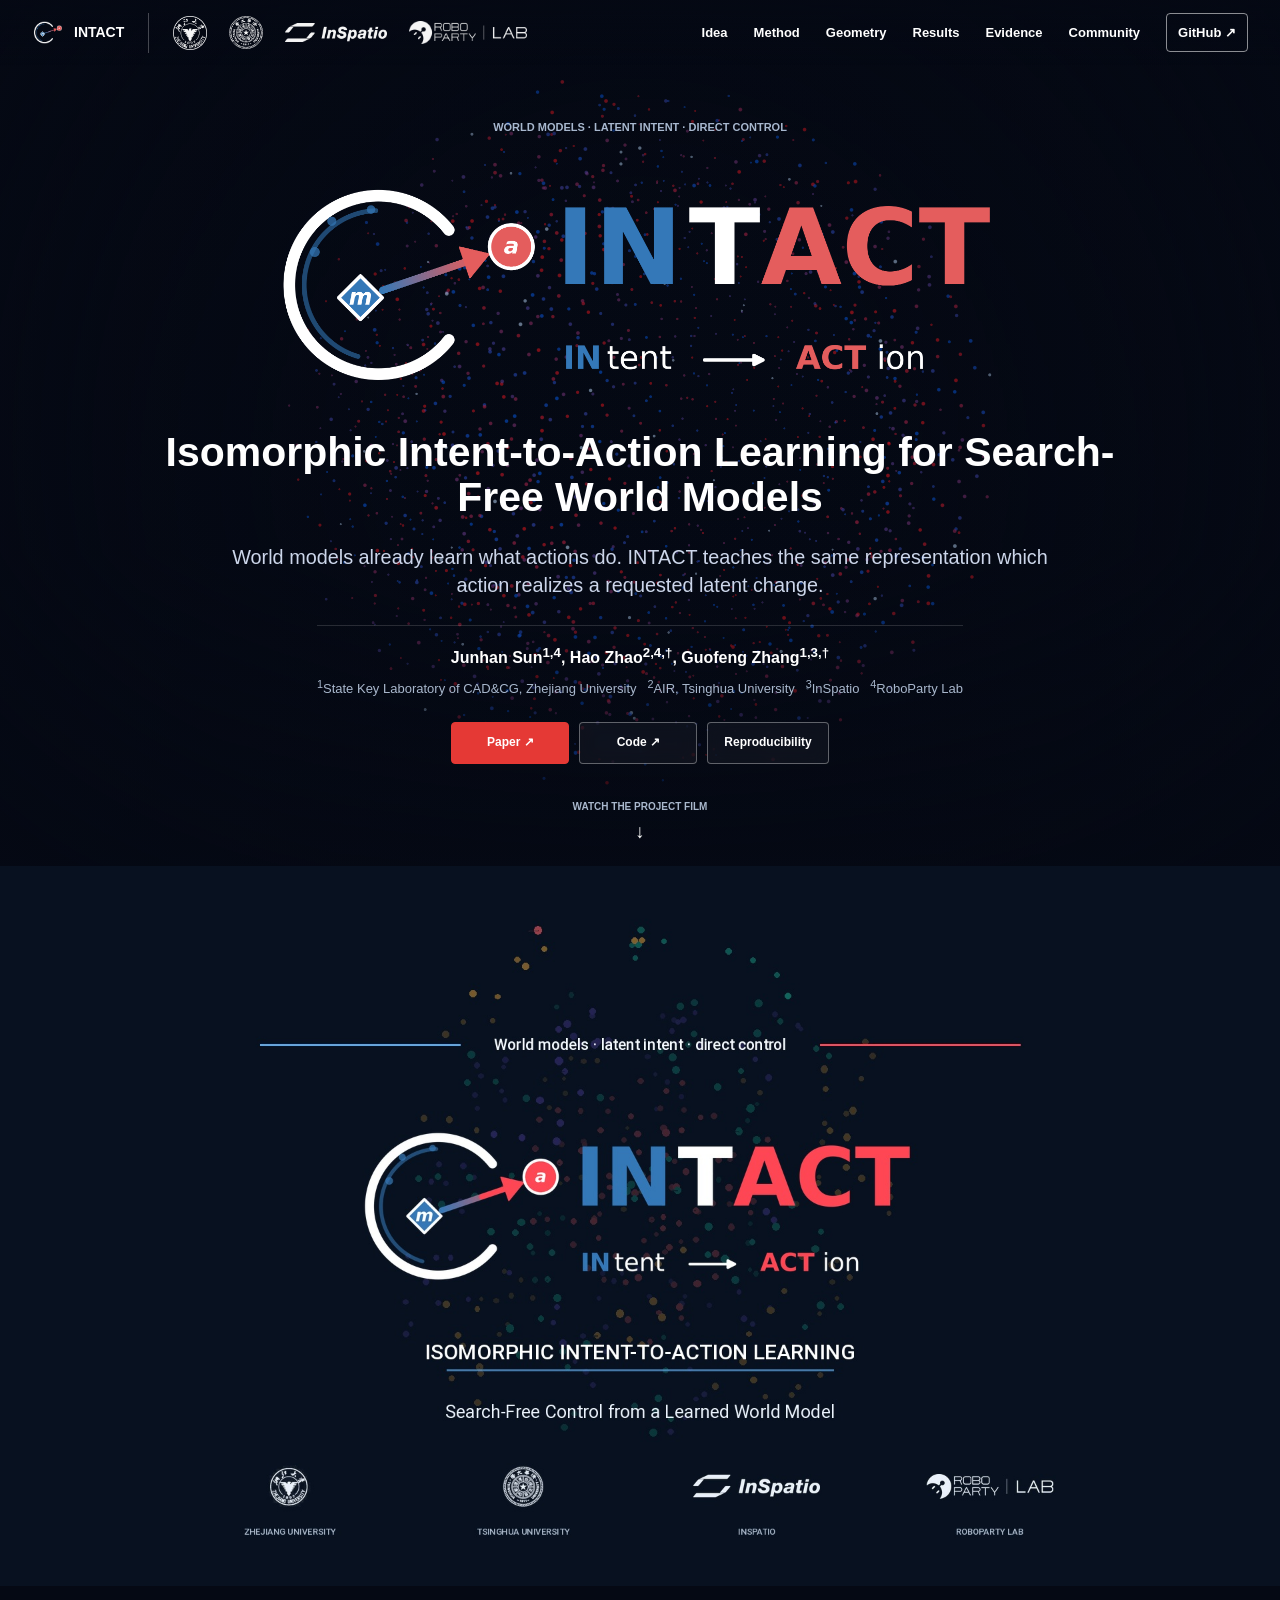
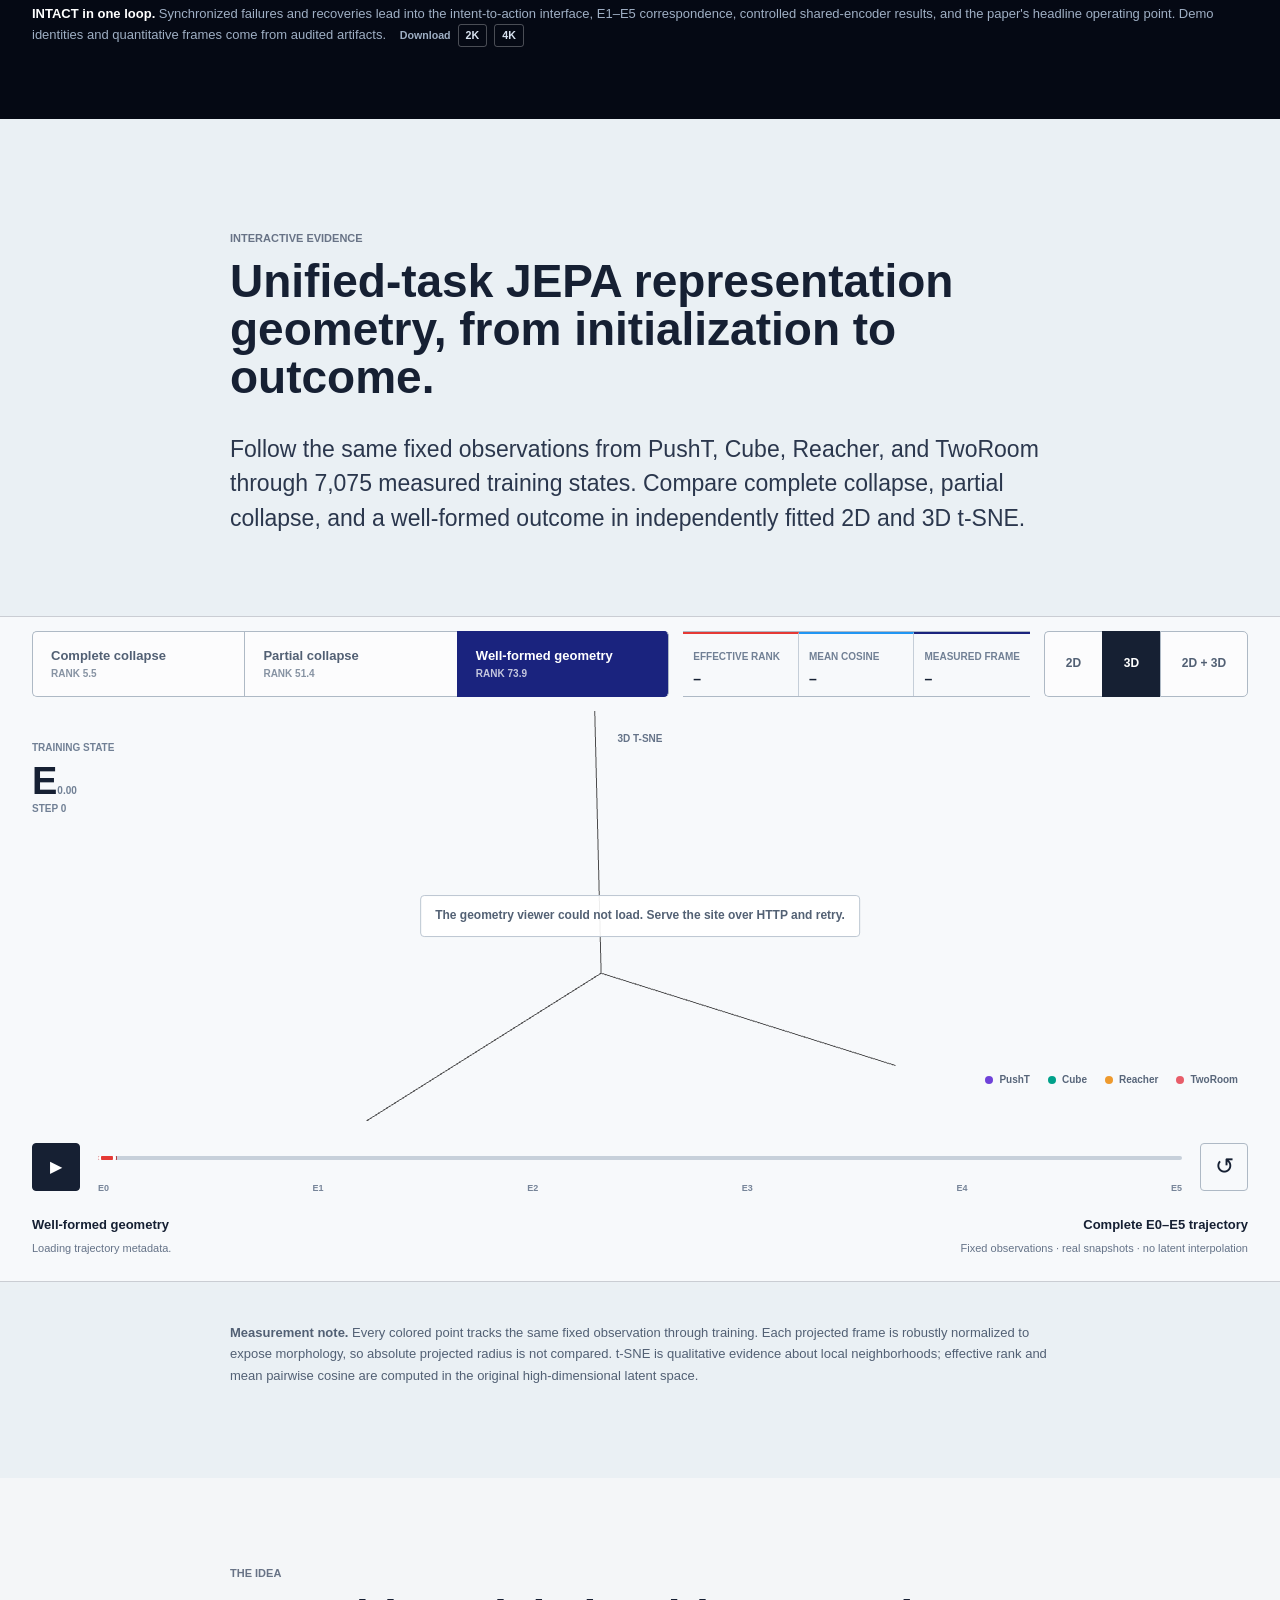
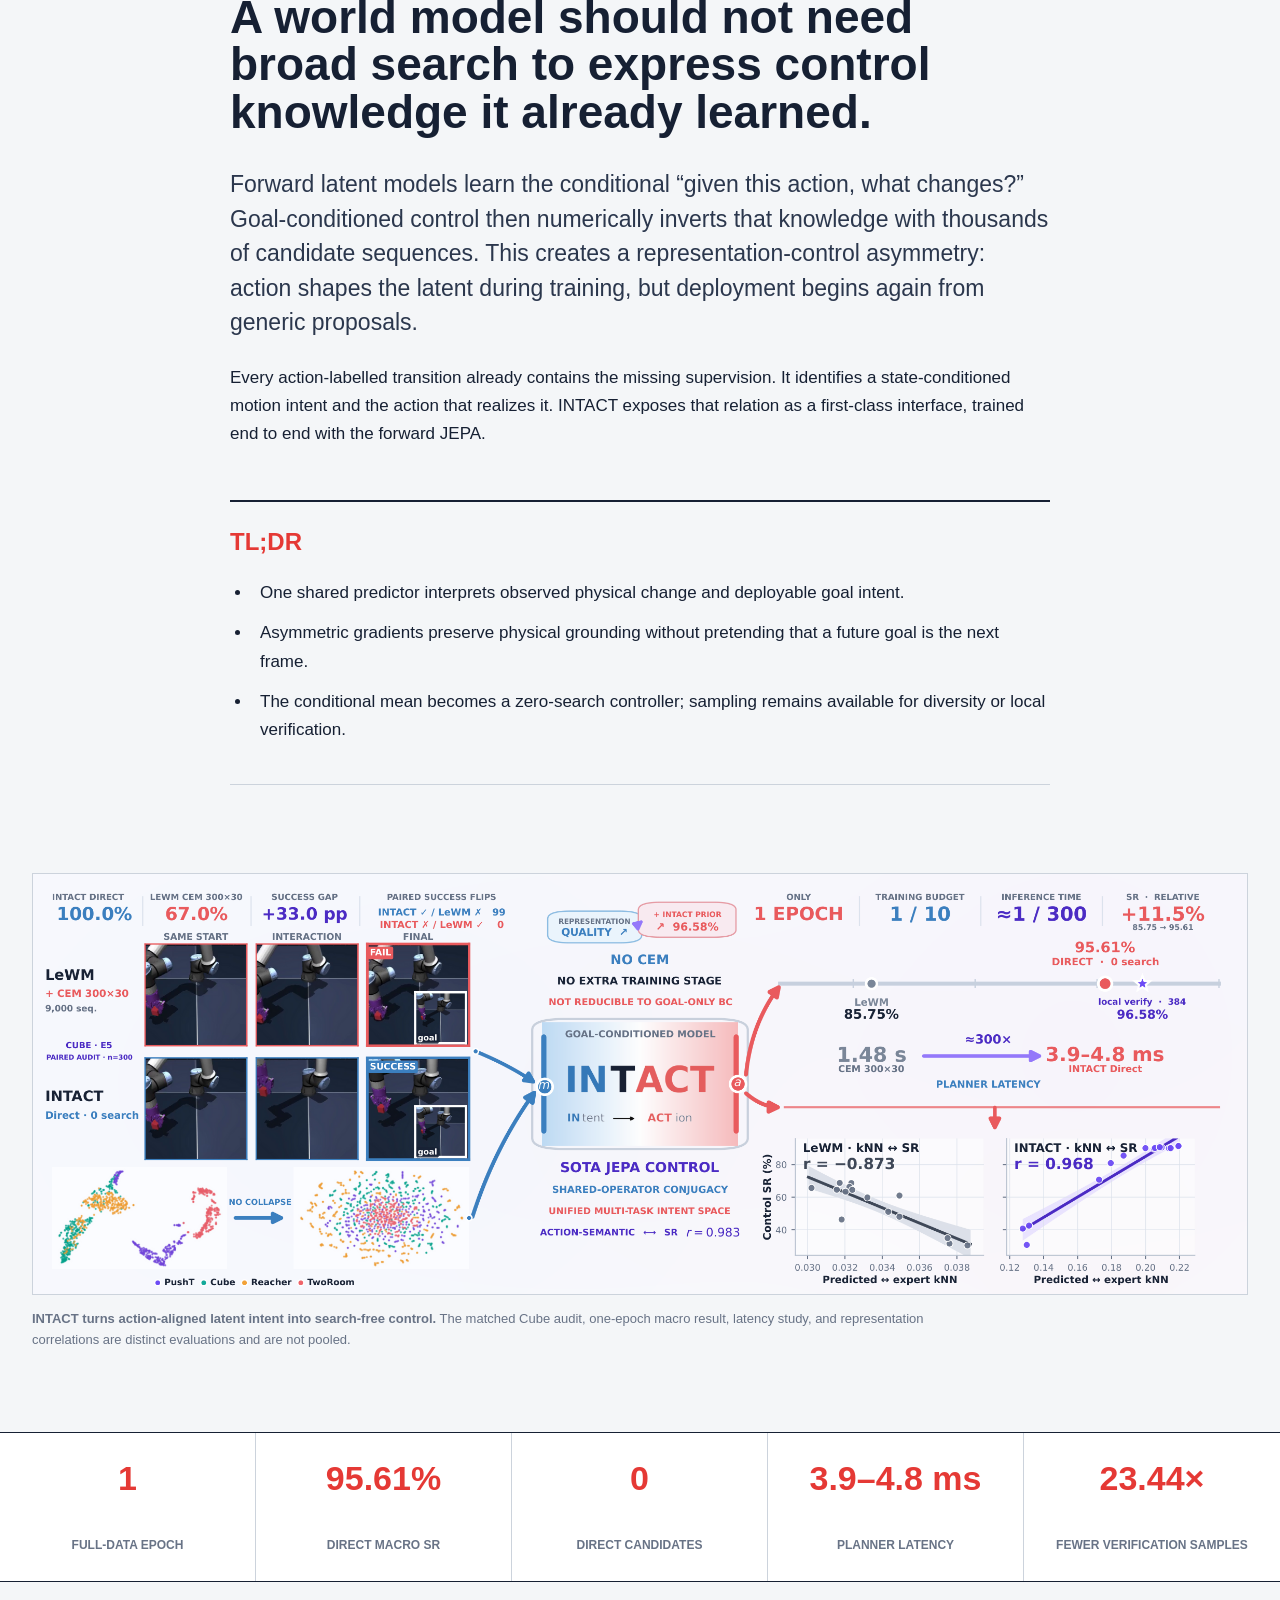
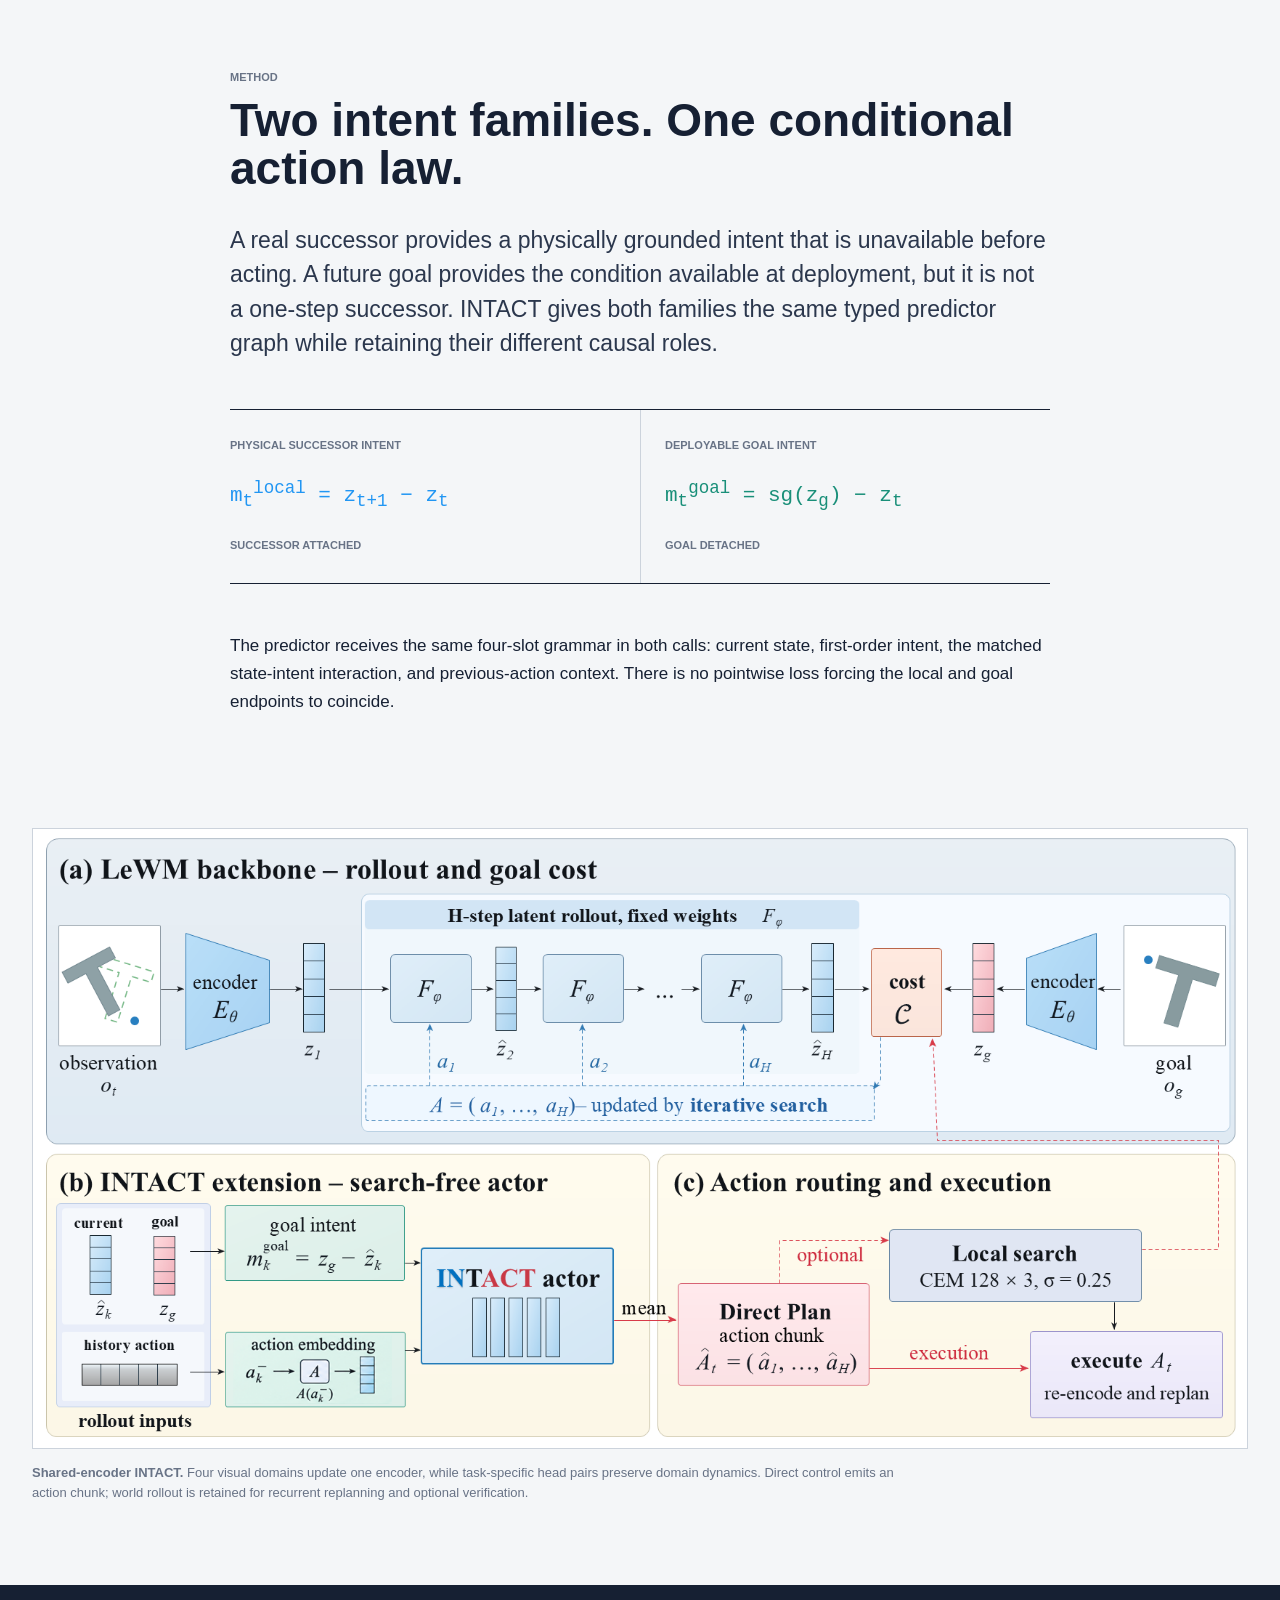
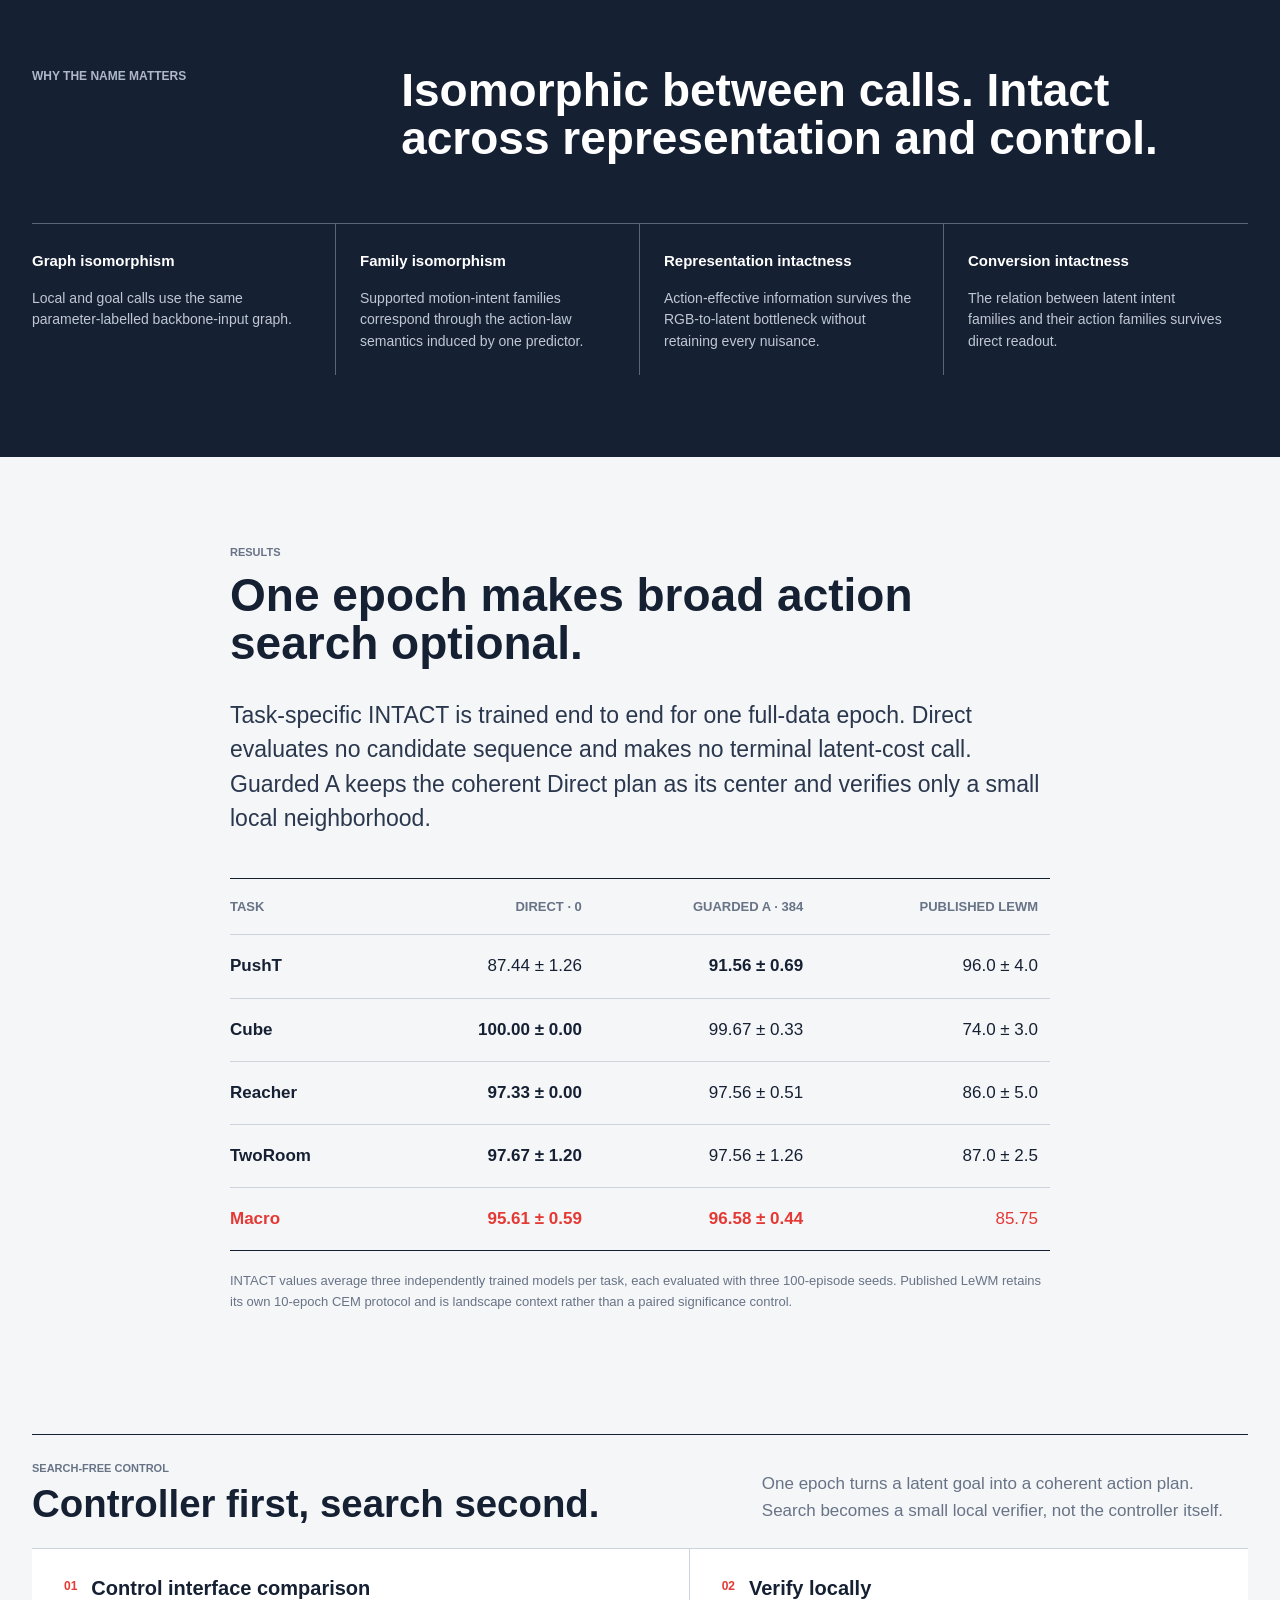
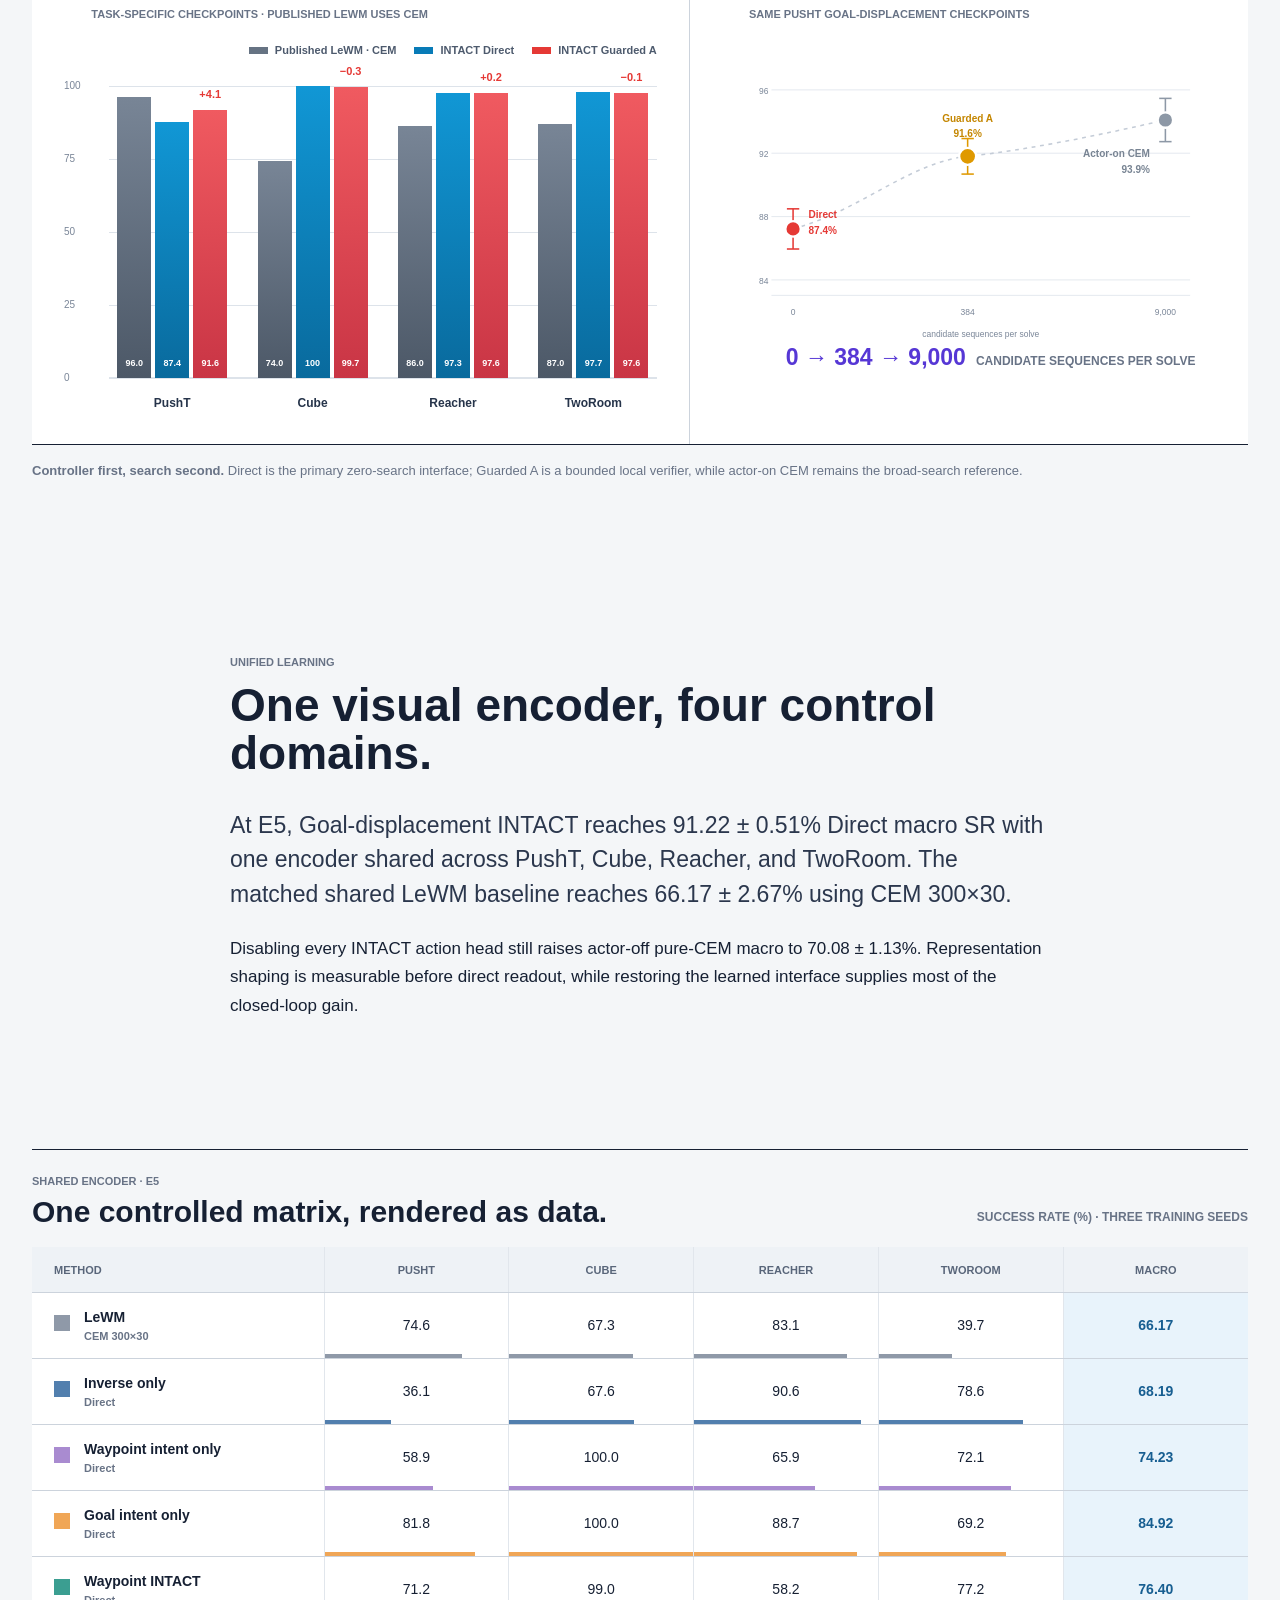
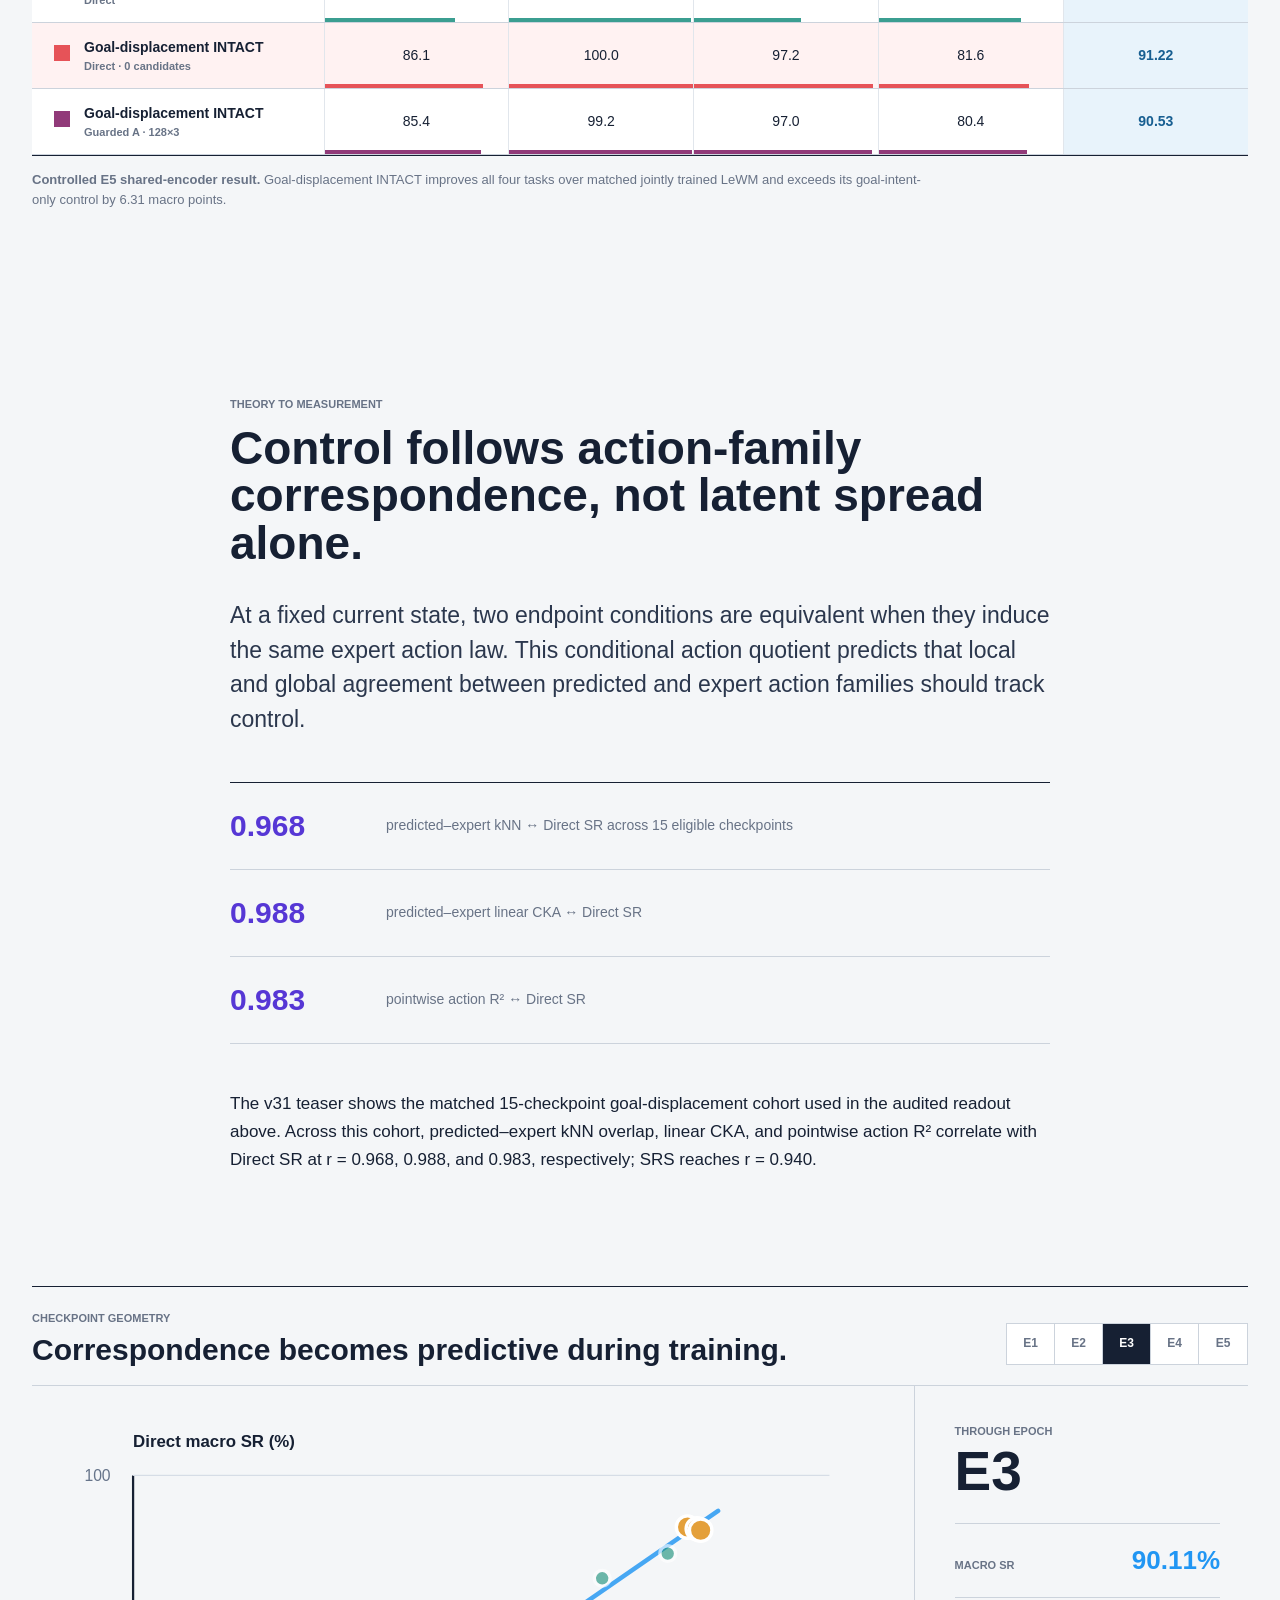
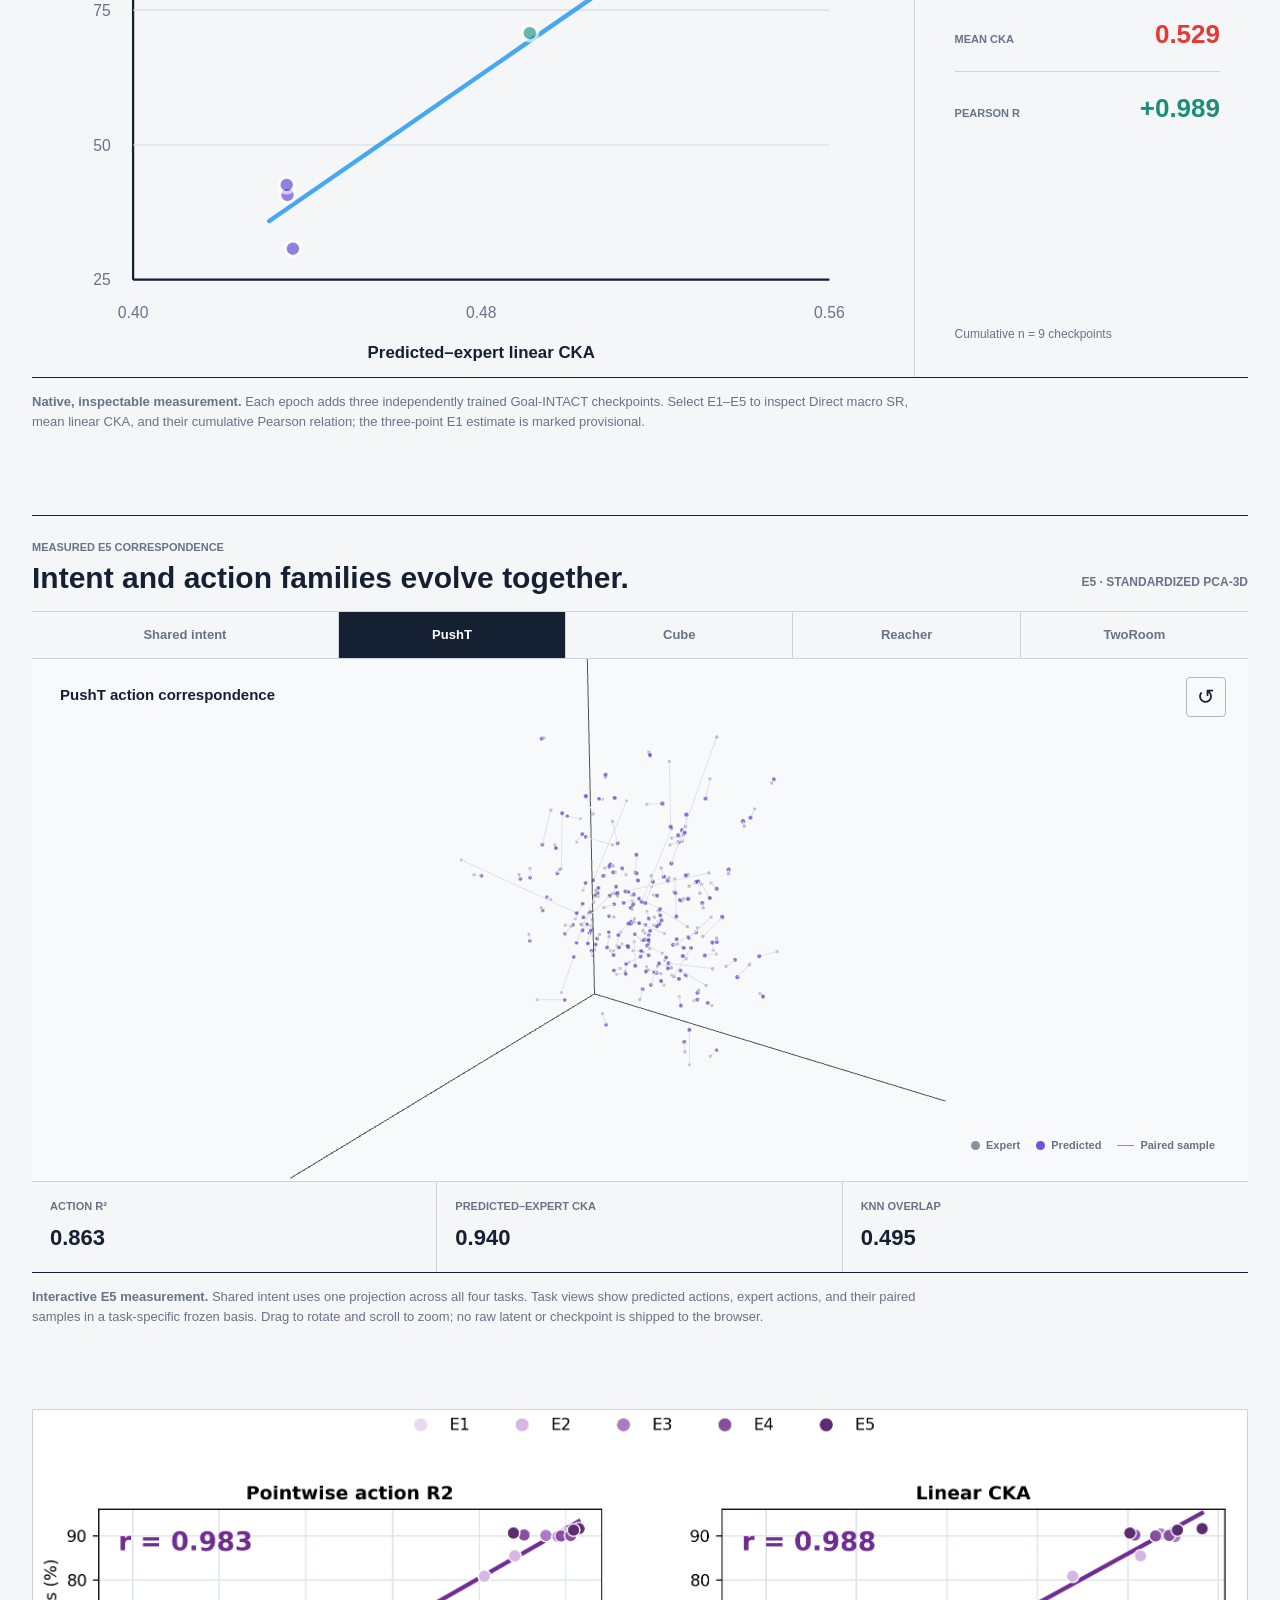
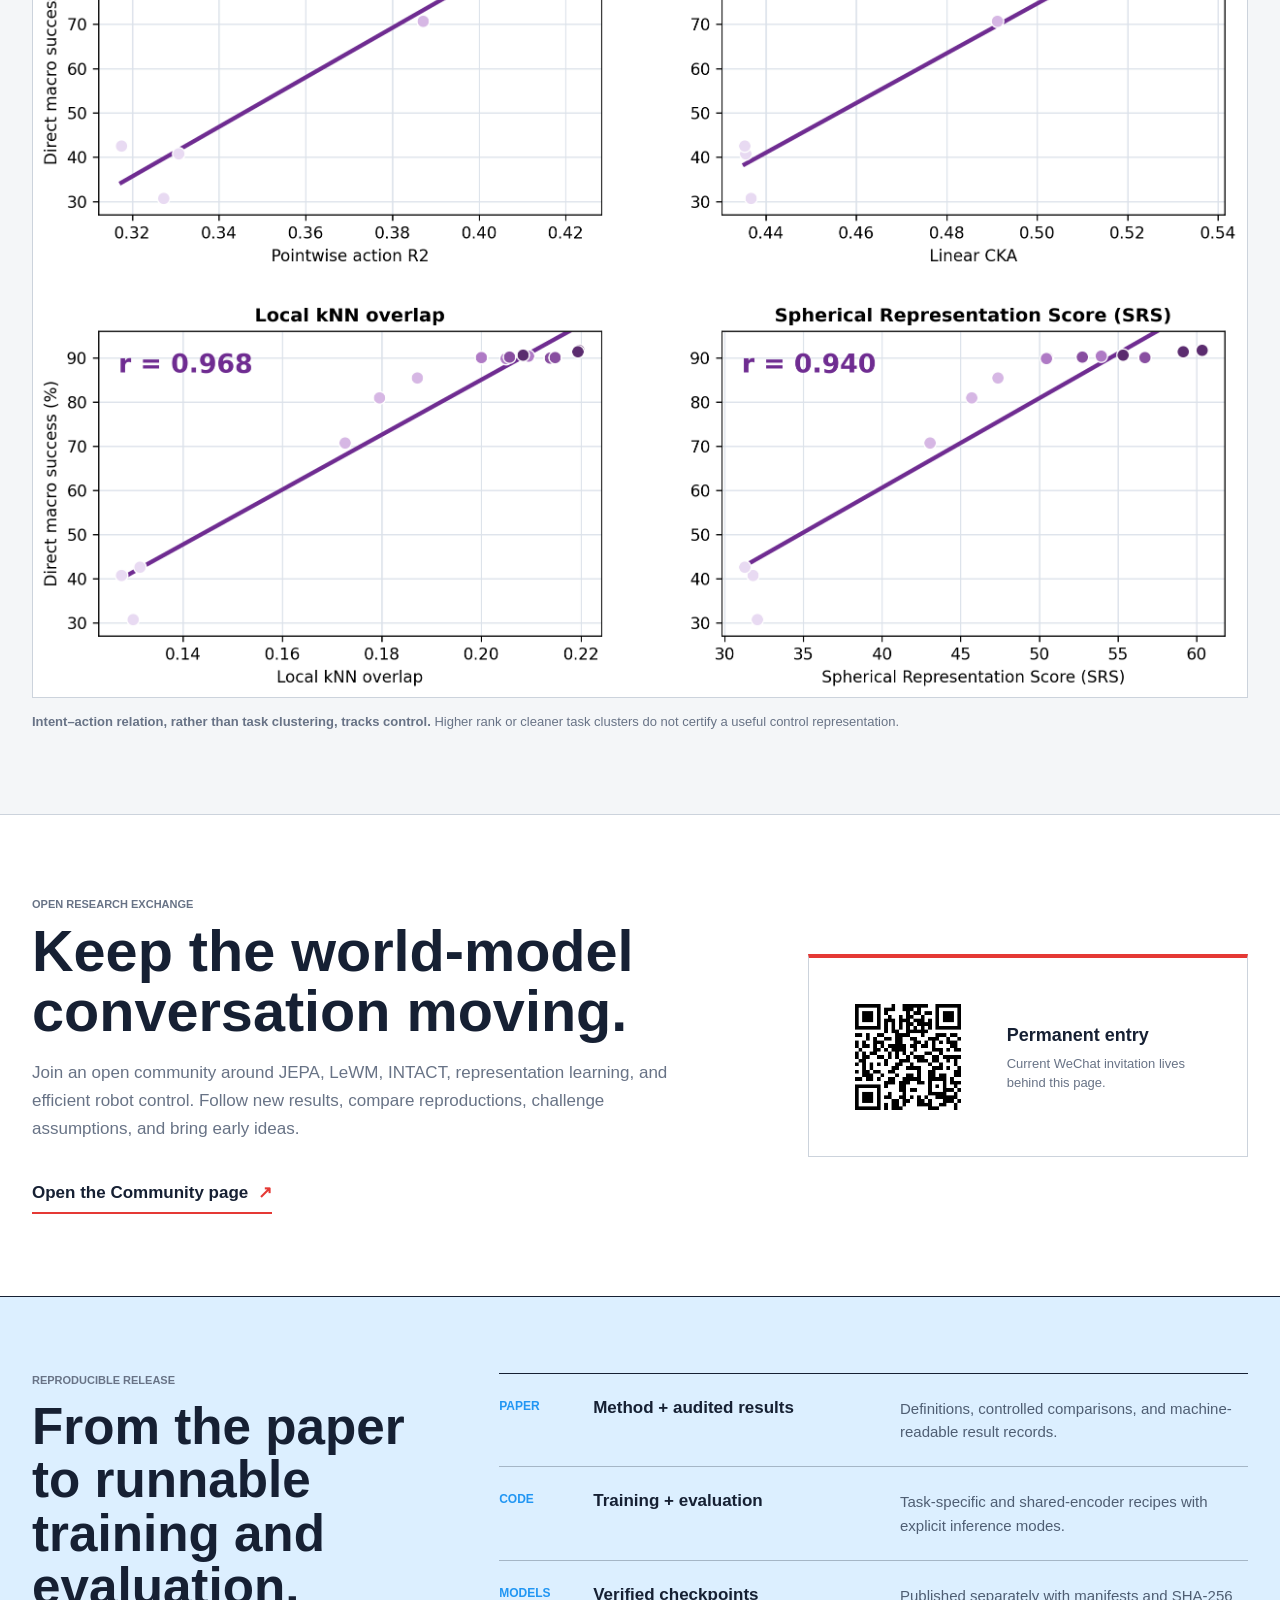
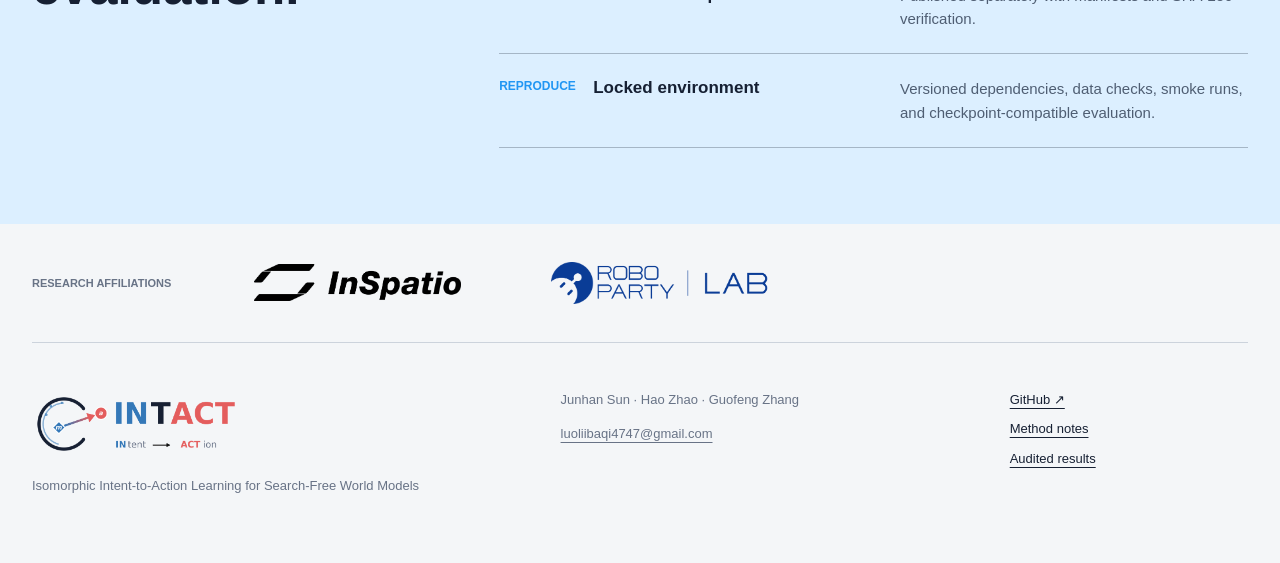
==== commit 653ee222: "release: correct evaluation and publish updated models" ====
--- a/docs/index.html
+++ b/docs/index.html
@@ -163,10 +163,6 @@
           <div class="reading-shell geometry-note">
             <p><strong>Measurement note.</strong> Every colored point tracks the same fixed observation through training. Each projected frame is robustly normalized to expose morphology, so absolute projected radius is not compared. t-SNE is qualitative evidence about local neighborhoods; effective rank and mean pairwise cosine are computed in the original high-dimensional latent space.</p>
           </div>
-          <figure class="wide-figure page-shell geometry-snapshot reveal">
-            <img src="assets/tsne-e1-e5-c021.png" alt="Fixed-observation INTACT latent geometry across E1 to E5 in 2D and 3D t-SNE">
-            <figcaption><strong>Fixed observations through training.</strong> The same 2,073 measured snapshots are shown at E1–E5 in paired 2D and 3D projections; the plotted coordinates are a qualitative view of evolving geometry, not an additional evaluator.</figcaption>
-          </figure>
         </section>
 
         <section id="idea" class="story-section reading-shell reveal">
@@ -186,7 +182,7 @@
         </section>
 
         <figure class="wide-figure page-shell reveal">
-          <img src="assets/intact-teaser-v31.svg" alt="INTACT v31 teaser showing matched Cube control, representation geometry, direct success rate, latency, and action-family alignment">
+          <img src="assets/intact-teaser-v31.png" alt="INTACT v31 teaser showing matched Cube control, representation geometry, direct success rate, latency, and action-family alignment">
           <figcaption><strong>INTACT turns action-aligned latent intent into search-free control.</strong> The matched Cube audit, one-epoch macro result, latency study, and representation correlations are distinct evaluations and are not pooled.</figcaption>
         </figure>
 
@@ -220,8 +216,8 @@
         </section>
 
         <figure class="wide-figure page-shell reveal">
-          <img src="assets/shared-encoder-method.png" alt="INTACT inference and deployment: LeWM rollout, shared encoder, direct actor, and optional local search">
-          <figcaption><strong>Inference and deployment.</strong> The four-task INTACT model shares one visual encoder and retains lightweight, task-specific forward/action heads. LeWM keeps latent rollout and terminal goal cost; INTACT adds a search-free actor that emits a direct action chunk, while Local CEM remains an optional verifier.</figcaption>
+          <img src="assets/shared-encoder-method.png" alt="INTACT inference and deployment pipeline">
+          <figcaption><strong>Shared-encoder INTACT.</strong> Four visual domains update one encoder, while task-specific head pairs preserve domain dynamics. Direct control emits an action chunk; world rollout is retained for recurrent replanning and optional verification.</figcaption>
         </figure>
 
         <section class="concept-band reveal">
@@ -355,10 +351,12 @@
                 <tr><th>Method</th><th>PushT</th><th>Cube</th><th>Reacher</th><th>TwoRoom</th><th>Macro</th></tr>
               </thead>
               <tbody>
-                <tr style="--method-color:#8f99a8"><th><span class="method-swatch"></span><strong>LeWM</strong><small>CEM 300×30</small></th><td style="--score:74.6">74.6</td><td style="--score:67.3">67.3</td><td style="--score:83.1">83.1</td><td style="--score:39.7">39.7</td><td><strong>66.18</strong></td></tr>
+                <tr style="--method-color:#8f99a8"><th><span class="method-swatch"></span><strong>LeWM</strong><small>CEM 300×30</small></th><td style="--score:74.6">74.6</td><td style="--score:67.3">67.3</td><td style="--score:83.1">83.1</td><td style="--score:39.7">39.7</td><td><strong>66.17</strong></td></tr>
                 <tr style="--method-color:#527fae"><th><span class="method-swatch"></span><strong>Inverse only</strong><small>Direct</small></th><td style="--score:36.1">36.1</td><td style="--score:67.6">67.6</td><td style="--score:90.6">90.6</td><td style="--score:78.6">78.6</td><td><strong>68.19</strong></td></tr>
+                <tr style="--method-color:#a98bd0"><th><span class="method-swatch"></span><strong>Waypoint intent only</strong><small>Direct</small></th><td style="--score:58.9">58.9</td><td style="--score:100">100.0</td><td style="--score:65.9">65.9</td><td style="--score:72.1">72.1</td><td><strong>74.23</strong></td></tr>
                 <tr style="--method-color:#f0a656"><th><span class="method-swatch"></span><strong>Goal intent only</strong><small>Direct</small></th><td style="--score:81.8">81.8</td><td style="--score:100">100.0</td><td style="--score:88.7">88.7</td><td style="--score:69.2">69.2</td><td><strong>84.92</strong></td></tr>
-                <tr class="primary-result" style="--method-color:#e65358"><th><span class="method-swatch"></span><strong>Goal-displacement INTACT</strong><small>Direct · 0 candidates</small></th><td style="--score:86.1">86.1</td><td style="--score:100">100.0</td><td style="--score:97.2">97.2</td><td style="--score:81.6">81.6</td><td><strong class="headline-score">91.22</strong></td></tr>
+                <tr style="--method-color:#3b9e91"><th><span class="method-swatch"></span><strong>Waypoint INTACT</strong><small>Direct</small></th><td style="--score:71.2">71.2</td><td style="--score:99">99.0</td><td style="--score:58.2">58.2</td><td style="--score:77.2">77.2</td><td><strong>76.40</strong></td></tr>
+                <tr class="primary-result" style="--method-color:#e65358"><th><span class="method-swatch"></span><strong>Goal-displacement INTACT</strong><small>Direct · 0 candidates</small></th><td style="--score:86.1">86.1</td><td style="--score:100">100.0</td><td style="--score:97.2">97.2</td><td style="--score:81.6">81.6</td><td><strong>91.22</strong></td></tr>
                 <tr style="--method-color:#913a79"><th><span class="method-swatch"></span><strong>Goal-displacement INTACT</strong><small>Guarded A · 128×3</small></th><td style="--score:85.4">85.4</td><td style="--score:99.2">99.2</td><td style="--score:97.0">97.0</td><td style="--score:80.4">80.4</td><td><strong>90.53</strong></td></tr>
               </tbody>
             </table>
@@ -372,11 +370,11 @@
           <p class="lead">At a fixed current state, two endpoint conditions are equivalent when they induce the same expert action law. This conditional action quotient predicts that local and global agreement between predicted and expert action families should track control.</p>
 
           <div class="evidence-list">
-            <div><strong>0.968</strong><span>predicted–expert local kNN ↔ Direct SR across 15 fixed-history checkpoints</span></div>
+            <div><strong>0.968</strong><span>predicted–expert kNN ↔ Direct SR across 15 eligible checkpoints</span></div>
             <div><strong>0.988</strong><span>predicted–expert linear CKA ↔ Direct SR</span></div>
             <div><strong>0.983</strong><span>pointwise action R² ↔ Direct SR</span></div>
           </div>
-          <p>The fixed-history diagnostic cohort contains three training seeds at each E1–E5 checkpoint. These correlations are post-hoc measurements of representation-to-control agreement; they are not additional training objectives.</p>
+          <p>The v31 teaser shows the matched 15-checkpoint goal-displacement cohort used in the audited readout above. Across this cohort, predicted–expert kNN overlap, linear CKA, and pointwise action R² correlate with Direct SR at r = 0.968, 0.988, and 0.983, respectively; SRS reaches r = 0.940.</p>
         </section>
 
         <figure class="correspondence-viz page-shell reveal" data-correlation-viz>
@@ -411,13 +409,13 @@
             </div>
             <div class="correspondence-readout" aria-live="polite">
               <span>Through epoch</span><strong>E<span data-correlation-current>5</span></strong>
-            <div><span>Macro SR</span><strong data-correlation-sr>91.22%</strong></div>
-              <div><span>Mean CKA</span><strong data-correlation-cka>0.529</strong></div>
+              <div><span>Macro SR</span><strong data-correlation-sr>91.22%</strong></div>
+              <div><span>Mean CKA</span><strong data-correlation-cka>0.505</strong></div>
               <div><span>Pearson r</span><strong data-correlation-r>+0.988</strong></div>
               <small data-correlation-note>Cumulative n = 15 checkpoints</small>
             </div>
           </div>
-          <figcaption><strong>Native, inspectable measurement.</strong> Each epoch adds three independently trained Goal-INTACT checkpoints under the fixed-history protocol. Select E1–E5 to inspect Direct macro SR, mean linear CKA, and their cumulative Pearson relation; the three-point E1 estimate is marked provisional.</figcaption>
+          <figcaption><strong>Native, inspectable measurement.</strong> Each epoch adds three independently trained Goal-INTACT checkpoints. Select E1–E5 to inspect Direct macro SR, mean linear CKA, and their cumulative Pearson relation; the three-point E1 estimate is marked provisional.</figcaption>
         </figure>
 
         <figure id="action-alignment" class="action-alignment-viz page-shell reveal" data-action-alignment>
@@ -451,7 +449,7 @@
         </figure>
 
         <figure class="wide-figure page-shell reveal">
-          <img src="assets/action-family-alignment.png" alt="Fixed-history action and representation metrics correlated with direct success rate">
+          <img src="assets/action-family-alignment.png" alt="Action-family alignment diagnostics correlated with direct success rate">
           <figcaption><strong>Intent–action relation, rather than task clustering, tracks control.</strong> Higher rank or cleaner task clusters do not certify a useful control representation.</figcaption>
         </figure>
 
@@ -465,7 +463,7 @@
             </div>
             <a class="community-band-qr" href="community/" aria-label="Open the permanent INTACT World Model Community page">
               <img src="assets/intact-community-page-qr.png" alt="Permanent QR code for the INTACT World Model Community page">
-              <span><strong>Permanent entry</strong><small>Personal WeChat and email invitation routes live behind this page.</small></span>
+              <span><strong>Permanent entry</strong><small>Current WeChat invitation lives behind this page.</small></span>
             </a>
           </div>
         </section>
--- a/docs/site.css
+++ b/docs/site.css
@@ -670,10 +670,6 @@
 .shared-results-table tbody td:last-child {
   background: #e8f3fb;
   color: #175e91;
-}
-
-.shared-results-table .headline-score {
-  color: var(--coral);
 }
 
 .shared-results-table .primary-result th,
